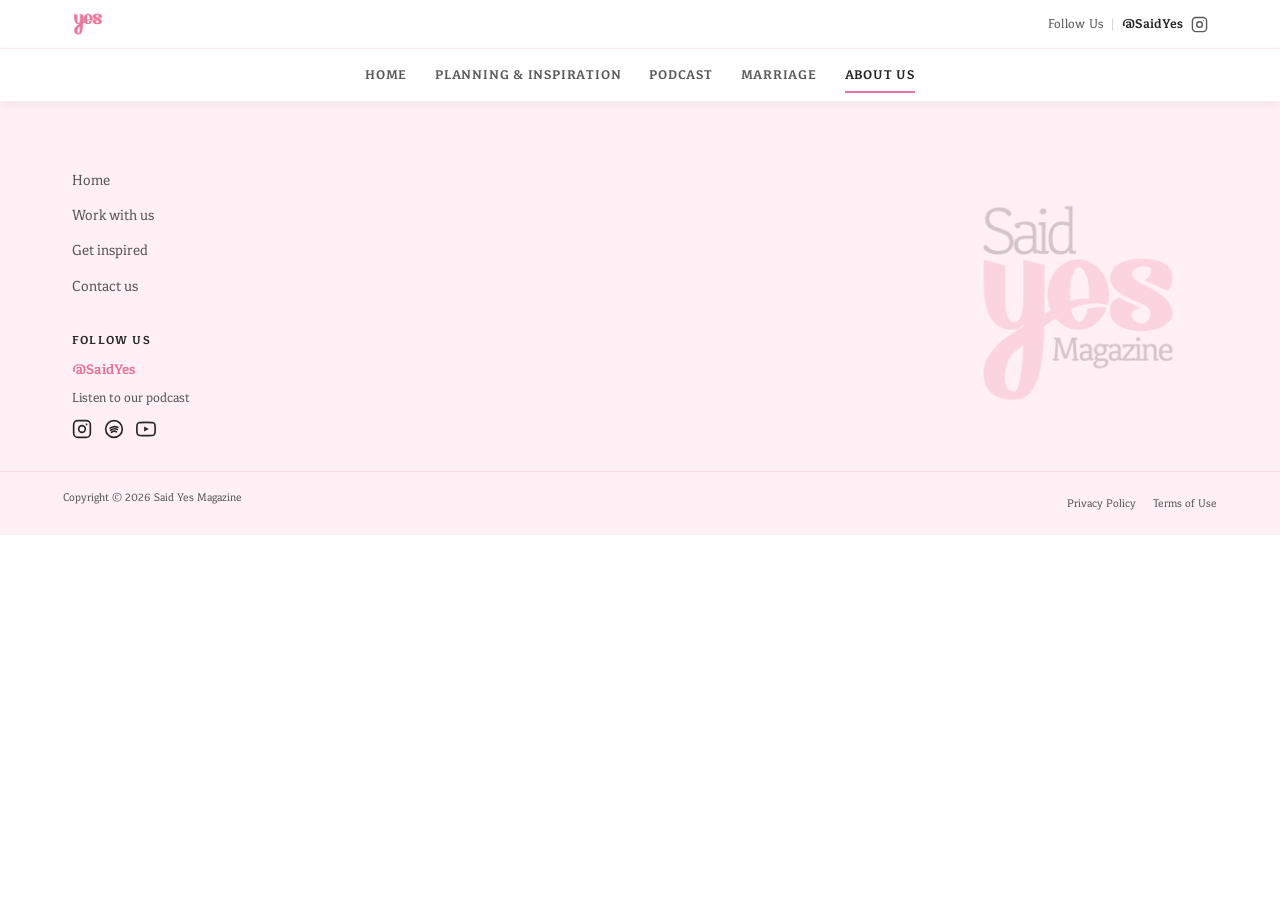
==== about.html @ d85a97e6 "Etapa 1 completa — base layout y estructura del proyecto - Header sticky (topbar + nav) compartido e" ====
<!DOCTYPE html>
<html lang="en">
<head>
  <meta charset="UTF-8">
  <meta name="viewport" content="width=device-width, initial-scale=1.0">
  <meta name="description" content="About Said Yes Magazine — More than a magazine. Meet our team.">
  <title>About Us — Said Yes Magazine</title>
  <link rel="stylesheet" href="css/main.css">
</head>
<body>

  <!-- =====================================================
       HEADER
       ===================================================== -->
  <header class="site-header">
    <div class="header-topbar">
      <div class="container">
        <a href="index.html" class="header-logo" aria-label="Said Yes Magazine — Home">
          <img src="logos/YES01.png" alt="Said Yes Magazine">
        </a>
        <div class="header-social">
          <span class="social-label">Follow Us</span>
          <span class="divider">|</span>
          <a href="#" class="social-handle" target="_blank" rel="noopener">@SaidYes</a>
          <a href="#" class="social-icon-link" aria-label="Instagram" target="_blank" rel="noopener">
            <svg width="17" height="17" viewBox="0 0 24 24" fill="none"
                 stroke="currentColor" stroke-width="2"
                 stroke-linecap="round" stroke-linejoin="round" aria-hidden="true">
              <rect x="2" y="2" width="20" height="20" rx="5" ry="5"/>
              <circle cx="12" cy="12" r="4"/>
              <circle cx="17.5" cy="6.5" r="1" fill="currentColor" stroke="none"/>
            </svg>
          </a>
        </div>
      </div>
    </div>

    <nav class="site-nav" aria-label="Main navigation">
      <div class="container">
        <ul class="nav-list" id="nav-list" role="list">
          <li><a href="index.html">Home</a></li>
          <li><a href="blog.html">Planning &amp; Inspiration</a></li>
          <li><a href="podcast.html">Podcast</a></li>
          <li><a href="marriage.html">Marriage</a></li>
          <li><a href="about.html">About Us</a></li>
        </ul>
        <button class="nav-toggle" id="nav-toggle"
                aria-label="Toggle navigation" aria-expanded="false"
                aria-controls="nav-list">
          <span></span><span></span><span></span>
        </button>
      </div>
    </nav>
  </header>


  <!-- =====================================================
       PAGE CONTENT
       ===================================================== -->
  <main id="main-content">

    <!-- ── PAGE HERO ─────────────────────────────────────── -->
    <!-- Hero image + "Marriage & Relationships" title — Etapa 3 -->

    <!-- ── MAGAZINE INFO — "More than a magazine" ─────────── -->
    <!-- Etapa 3 -->

    <!-- ── MEET THE TEAM ─────────────────────────────────── -->
    <!-- 6 team member cards — Etapa 3 -->

    <!-- ── GET IN TOUCH — form ───────────────────────────── -->
    <!-- Etapa 3 -->

  </main>


  <!-- =====================================================
       FOOTER
       ===================================================== -->
  <footer class="site-footer" aria-label="Site footer">
    <div class="container">
      <div class="footer-inner">
        <div class="footer-left">
          <ul class="footer-links" role="list">
            <li><a href="index.html">Home</a></li>
            <li><a href="#">Work with us</a></li>
            <li><a href="#">Get inspired</a></li>
            <li><a href="#">Contact us</a></li>
          </ul>
          <div class="footer-follow">
            <span class="follow-label">Follow Us</span>
            <a href="#" class="follow-handle" target="_blank" rel="noopener">@SaidYes</a>
            <span class="follow-podcast">Listen to our podcast</span>
            <div class="footer-social-icons" role="list">
              <a href="#" aria-label="Instagram" target="_blank" rel="noopener" role="listitem">
                <svg width="20" height="20" viewBox="0 0 24 24" fill="none" stroke="currentColor" stroke-width="2" stroke-linecap="round" stroke-linejoin="round" aria-hidden="true">
                  <rect x="2" y="2" width="20" height="20" rx="5" ry="5"/><circle cx="12" cy="12" r="4"/><circle cx="17.5" cy="6.5" r="1" fill="currentColor" stroke="none"/>
                </svg>
              </a>
              <a href="#" aria-label="Spotify" target="_blank" rel="noopener" role="listitem">
                <svg width="20" height="20" viewBox="0 0 24 24" fill="none" stroke="currentColor" stroke-width="2" stroke-linecap="round" stroke-linejoin="round" aria-hidden="true">
                  <circle cx="12" cy="12" r="10"/><path d="M8 13.5a7.5 7.5 0 0 1 8-1"/><path d="M7.5 11a9 9 0 0 1 9-1"/><path d="M9 16a5 5 0 0 1 6-.5"/>
                </svg>
              </a>
              <a href="#" aria-label="YouTube" target="_blank" rel="noopener" role="listitem">
                <svg width="20" height="20" viewBox="0 0 24 24" fill="none" stroke="currentColor" stroke-width="2" stroke-linecap="round" stroke-linejoin="round" aria-hidden="true">
                  <path d="M22.54 6.42a2.78 2.78 0 0 0-1.95-1.97C18.88 4 12 4 12 4s-6.88 0-8.59.46a2.78 2.78 0 0 0-1.95 1.96C1 8.12 1 12 1 12s0 3.88.46 5.58a2.78 2.78 0 0 0 1.95 1.97C5.12 20 12 20 12 20s6.88 0 8.59-.46a2.78 2.78 0 0 0 1.95-1.97C23 15.88 23 12 23 12s0-3.88-.46-5.58z"/>
                  <polygon points="9.75 15.02 15.5 12 9.75 8.98 9.75 15.02" fill="currentColor" stroke="none"/>
                </svg>
              </a>
            </div>
          </div>
        </div>
        <div class="footer-right">
          <img src="logos/SAID-YES-LOGO01.png" alt="Said Yes Magazine" class="footer-logo" loading="lazy">
        </div>
      </div>
    </div>
    <div class="footer-bottom">
      <div class="container">
        <p>Copyright &copy; <span id="footer-year"></span> Said Yes Magazine</p>
        <nav class="footer-bottom-links" aria-label="Footer legal links">
          <a href="#">Privacy Policy</a>
          <a href="#">Terms of Use</a>
        </nav>
      </div>
    </div>
  </footer>

  <script src="js/main.js"></script>
</body>
</html>
---- css/main.css ----
/* ============================================================
   SAID YES MAGAZINE — Main Stylesheet
   ============================================================
   Structure:
   1.  Google Fonts
   2.  Custom Fonts (@font-face)
   3.  CSS Custom Properties
   4.  Reset & Base
   5.  Typography
   6.  Container / Layout
   7.  Header — Top Bar
   8.  Site Navigation
   9.  Footer
   10. Utility Classes
   11. Responsive — Tablet (≤ 960px)
   12. Responsive — Mobile (≤ 640px)
   ============================================================ */


/* ============================================================
   1. GOOGLE FONTS — none
   ============================================================ */


/* ============================================================
   2. CUSTOM FONTS
   ============================================================ */

/* Kefa III — Regular */
@font-face {
  font-family: 'Kefa III';
  src: url('../fonts/kefa-iii-font-family/TRYKefaIII-Regular.ttf') format('truetype');
  font-weight: 400;
  font-style: normal;
  font-display: swap;
}

/* Kefa III — Italic */
@font-face {
  font-family: 'Kefa III';
  src: url('../fonts/kefa-iii-font-family/TRYKefaIII-Italic.ttf') format('truetype');
  font-weight: 400;
  font-style: italic;
  font-display: swap;
}

/* Kefa III — Light */
@font-face {
  font-family: 'Kefa III';
  src: url('../fonts/kefa-iii-font-family/TRYKefaIII-Light.ttf') format('truetype');
  font-weight: 300;
  font-style: normal;
  font-display: swap;
}

/* Kefa III — Light Italic */
@font-face {
  font-family: 'Kefa III';
  src: url('../fonts/kefa-iii-font-family/TRYKefaIII-LightItalic.ttf') format('truetype');
  font-weight: 300;
  font-style: italic;
  font-display: swap;
}

/* Kefa III — Bold */
@font-face {
  font-family: 'Kefa III';
  src: url('../fonts/kefa-iii-font-family/TRYKefaIII-Bold.ttf') format('truetype');
  font-weight: 700;
  font-style: normal;
  font-display: swap;
}

/* Kefa III — Bold Italic */
@font-face {
  font-family: 'Kefa III';
  src: url('../fonts/kefa-iii-font-family/TRYKefaIII-BoldItalic.ttf') format('truetype');
  font-weight: 700;
  font-style: italic;
  font-display: swap;
}

/* Kefa III — ExtraBold */
@font-face {
  font-family: 'Kefa III';
  src: url('../fonts/kefa-iii-font-family/TRYKefaIII-ExtraBold.ttf') format('truetype');
  font-weight: 800;
  font-style: normal;
  font-display: swap;
}

/* Kefa III — ExtraBold Italic */
@font-face {
  font-family: 'Kefa III';
  src: url('../fonts/kefa-iii-font-family/TRYKefaIII-ExtraBoldItalic.ttf') format('truetype');
  font-weight: 800;
  font-style: italic;
  font-display: swap;
}

/* Starife Display */
@font-face {
  font-family: 'Starife';
  src: url('../fonts/starife/StarifeDemo.otf') format('opentype'),
       url('../fonts/starife/StarifeDemo.ttf') format('truetype');
  font-weight: 400;
  font-style: normal;
  font-display: swap;
}


/* ============================================================
   3. CSS CUSTOM PROPERTIES
   ============================================================ */
:root {
  /* Brand Colors */
  --pink:        #eb7196;
  --pink-dark:   #d45b82;
  --dark:        #282828;
  --blush:       #fff0f5;
  --gray:        #5a5a5a;
  --gray-light:  #f0f0f0;
  --white:       #ffffff;

  /* Fonts */
  --font-heading:  'Kefa III', serif;
  --font-display:  'Starife', cursive;
  --font-body:     'Kefa III', serif;

  /* Layout */
  --container-max:     1200px;
  --container-pad:     2em;
  --topbar-height:     3em;
  --nav-height:        3.25em;

  /* Spacing scale */
  --sp-xs:   0.5em;
  --sp-sm:   1em;
  --sp-md:   2em;
  --sp-lg:   4em;
  --sp-xl:   6em;

  /* Misc */
  --radius-sm:   4px;
  --radius-md:   10px;
  --radius-lg:   24px;
  --radius-pill: 999px;
  --shadow:      0 4px 20px rgba(40, 40, 40, 0.10);
  --shadow-sm:   0 2px 8px  rgba(40, 40, 40, 0.07);
  --transition:  0.28s ease;
}


/* ============================================================
   4. RESET & BASE
   ============================================================ */
*, *::before, *::after {
  box-sizing: border-box;
  margin: 0;
  padding: 0;
}

html {
  font-size: 16px;
  scroll-behavior: smooth;
}

body {
  font-family: var(--font-body);
  color: var(--dark);
  background-color: var(--white);
  line-height: 1.65;
  -webkit-font-smoothing: antialiased;
  -moz-osx-font-smoothing: grayscale;
}

img {
  max-width: 100%;
  height: auto;
  display: block;
}

a {
  color: inherit;
  text-decoration: none;
}

ul, ol {
  list-style: none;
}

button {
  cursor: pointer;
  border: none;
  background: none;
  font-family: inherit;
}

input, textarea, select {
  font-family: inherit;
}


/* ============================================================
   5. TYPOGRAPHY
   ============================================================ */
h1, h2, h3, h4, h5, h6 {
  font-family: var(--font-heading);
  line-height: 1.2;
  color: var(--dark);
}

h1 { font-size: clamp(2rem,   5vw, 3.5rem); }
h2 { font-size: clamp(1.6rem, 4vw, 2.5rem); }
h3 { font-size: clamp(1.2rem, 3vw, 1.75rem); }
h4 { font-size: 1.125rem; }

p { margin-bottom: var(--sp-sm); }
p:last-child { margin-bottom: 0; }

.display {
  font-family: var(--font-display);
  font-weight: 400;
}

.lead {
  font-size: 1.1em;
  color: var(--gray);
  line-height: 1.75;
}

.eyebrow {
  font-size: 0.75em;
  font-weight: 700;
  letter-spacing: 0.12em;
  text-transform: uppercase;
  color: var(--pink);
}

.text-pink  { color: var(--pink); }
.text-dark  { color: var(--dark); }
.text-gray  { color: var(--gray); }
.text-white { color: var(--white); }


/* ============================================================
   6. CONTAINER / LAYOUT
   ============================================================ */
.container {
  max-width: var(--container-max);
  margin-inline: auto;
  padding-inline: var(--container-pad);
  width: 100%;
}

/* Two-column grid helper */
.grid-2 {
  display: grid;
  grid-template-columns: repeat(2, 1fr);
  gap: var(--sp-md);
}

.grid-3 {
  display: grid;
  grid-template-columns: repeat(3, 1fr);
  gap: var(--sp-md);
}

.grid-4 {
  display: grid;
  grid-template-columns: repeat(4, 1fr);
  gap: var(--sp-md);
}

/* Section spacing */
.section {
  padding-block: var(--sp-lg);
}

.section--sm {
  padding-block: var(--sp-md);
}

.section--blush {
  background-color: var(--blush);
}

.section--pink {
  background-color: var(--pink);
  color: var(--white);
}

.section--dark {
  background-color: var(--dark);
  color: var(--white);
}

/* ============================================================
   7. HEADER — TOP BAR
   ============================================================ */
.site-header {
  position: sticky;
  top: 0;
  z-index: 200;
  background-color: var(--white);
}

.header-topbar {
  background-color: var(--white);
  padding: 0.5em 0;
  border-bottom: 1px solid rgba(235, 113, 150, 0.12);
}

.header-topbar .container {
  display: flex;
  align-items: center;
  justify-content: space-between;
  gap: var(--sp-sm);
}

/* Logo in top bar */
.header-logo {
  display: flex;
  align-items: center;
  flex-shrink: 0;
}

.header-logo img {
  height: 2em;
  width: auto;
}

/* Social links in top bar */
.header-social {
  display: flex;
  align-items: center;
  gap: 0.6em;
  font-size: 0.83em;
  color: var(--gray);
}

.header-social .social-label {
  font-weight: 400;
  letter-spacing: 0.02em;
}

.header-social .divider {
  color: rgba(90, 90, 90, 0.3);
  font-size: 0.9em;
}

.header-social .social-handle {
  color: var(--dark);
  font-weight: 700;
  transition: color var(--transition);
}

.header-social .social-handle:hover {
  color: var(--pink);
}

.header-social .social-icon-link {
  display: flex;
  align-items: center;
  color: var(--gray);
  transition: color var(--transition);
}

.header-social .social-icon-link:hover {
  color: var(--pink);
}


/* ============================================================
   8. SITE NAVIGATION
   ============================================================ */
.site-nav {
  background-color: var(--white);
  border-bottom: 1px solid rgba(40, 40, 40, 0.07);
  box-shadow: var(--shadow-sm);
}

.site-nav .container {
  display: flex;
  align-items: center;
  justify-content: center;
  height: var(--nav-height);
  position: relative;
}

/* Nav list */
.nav-list {
  display: flex;
  align-items: center;
  gap: 0.1em;
}

.nav-list li a {
  display: inline-block;
  font-family: var(--font-body);
  font-size: 0.82em;
  font-weight: 700;
  letter-spacing: 0.06em;
  text-transform: uppercase;
  color: var(--gray);
  padding: 0.55em 1em;
  position: relative;
  transition: color var(--transition);
  white-space: nowrap;
}

/* Pink underline accent */
.nav-list li a::after {
  content: '';
  position: absolute;
  bottom: 0;
  left: 1em;
  right: 1em;
  height: 2px;
  background-color: var(--pink);
  transform: scaleX(0);
  transform-origin: center;
  transition: transform var(--transition);
}

.nav-list li a:hover {
  color: var(--dark);
}

.nav-list li a:hover::after,
.nav-list li a.active {
  color: var(--dark);
}

.nav-list li a.active::after,
.nav-list li a:hover::after {
  transform: scaleX(1);
}

/* Hamburger button */
.nav-toggle {
  display: none;
  flex-direction: column;
  justify-content: center;
  gap: 5px;
  width: 2.25em;
  height: 2.25em;
  padding: 0.3em;
  position: absolute;
  right: var(--container-pad);
  border-radius: var(--radius-sm);
  transition: background-color var(--transition);
}

.nav-toggle:hover {
  background-color: var(--blush);
}

.nav-toggle span {
  display: block;
  height: 2px;
  background-color: var(--dark);
  border-radius: 2px;
  transition: transform var(--transition), opacity var(--transition), width var(--transition);
  transform-origin: center;
}

/* Animated X when open */
.nav-toggle[aria-expanded="true"] span:nth-child(1) {
  transform: translateY(7px) rotate(45deg);
}
.nav-toggle[aria-expanded="true"] span:nth-child(2) {
  opacity: 0;
  transform: scaleX(0);
}
.nav-toggle[aria-expanded="true"] span:nth-child(3) {
  transform: translateY(-7px) rotate(-45deg);
}


/* ============================================================
   9. FOOTER
   ============================================================ */
.site-footer {
  background-color: var(--blush);
  padding-top: var(--sp-lg);
}

.footer-inner {
  display: grid;
  grid-template-columns: 1fr auto;
  gap: var(--sp-xl);
  align-items: center;
}

/* Left column */
.footer-left {
  display: flex;
  flex-direction: column;
  gap: var(--sp-md);
}

.footer-links {
  display: flex;
  flex-direction: column;
  gap: 0.55em;
}

.footer-links a {
  font-size: 0.95em;
  color: var(--gray);
  font-weight: 400;
  transition: color var(--transition);
}

.footer-links a:hover {
  color: var(--pink);
}

/* Follow block */
.footer-follow {
  display: flex;
  flex-direction: column;
  gap: 0.3em;
}

.footer-follow .follow-label {
  font-size: 0.75em;
  font-weight: 700;
  letter-spacing: 0.1em;
  text-transform: uppercase;
  color: var(--dark);
  margin-bottom: 0.2em;
}

.footer-follow .follow-handle {
  font-size: 0.9em;
  color: var(--pink);
  font-weight: 700;
  transition: opacity var(--transition);
}

.footer-follow .follow-handle:hover {
  opacity: 0.75;
}

.footer-follow .follow-podcast {
  font-size: 0.85em;
  color: var(--gray);
}

.footer-social-icons {
  display: flex;
  align-items: center;
  gap: 0.75em;
  margin-top: 0.4em;
}

.footer-social-icons a {
  display: flex;
  align-items: center;
  color: var(--dark);
  transition: color var(--transition);
}

.footer-social-icons a:hover {
  color: var(--pink);
}

/* Right column — logo */
.footer-right {
  display: flex;
  align-items: center;
  justify-content: flex-end;
}

.footer-logo {
  width: min(260px, 35vw);
  opacity: 0.22;
  transition: opacity var(--transition);
}

.footer-logo:hover {
  opacity: 0.35;
}

/* Bottom bar */
.footer-bottom {
  margin-top: var(--sp-md);
  padding-block: 1em;
  border-top: 1px solid rgba(235, 113, 150, 0.18);
}

.footer-bottom .container {
  display: flex;
  align-items: center;
  justify-content: space-between;
  gap: var(--sp-sm);
  font-size: 0.72em;
  color: var(--gray);
}

.footer-bottom-links {
  display: flex;
  gap: 1.5em;
}

.footer-bottom-links a {
  color: var(--gray);
  transition: color var(--transition);
}

.footer-bottom-links a:hover {
  color: var(--pink);
}


/* ============================================================
   10. UTILITY CLASSES
   ============================================================ */

/* Buttons */
.btn {
  display: inline-flex;
  align-items: center;
  justify-content: center;
  gap: 0.5em;
  padding: 0.75em 2em;
  font-family: var(--font-body);
  font-size: 0.85em;
  font-weight: 700;
  letter-spacing: 0.06em;
  text-transform: uppercase;
  border-radius: var(--radius-pill);
  transition: background-color var(--transition), color var(--transition),
              box-shadow var(--transition), transform var(--transition);
  cursor: pointer;
  border: 2px solid transparent;
  white-space: nowrap;
}

.btn:active {
  transform: scale(0.98);
}

.btn-primary {
  background-color: var(--pink);
  color: var(--white);
  border-color: var(--pink);
}

.btn-primary:hover {
  background-color: var(--pink-dark);
  border-color: var(--pink-dark);
  box-shadow: 0 4px 14px rgba(235, 113, 150, 0.4);
}

.btn-outline {
  background-color: transparent;
  color: var(--pink);
  border-color: var(--pink);
}

.btn-outline:hover {
  background-color: var(--pink);
  color: var(--white);
}

.btn-dark {
  background-color: var(--dark);
  color: var(--white);
  border-color: var(--dark);
}

.btn-dark:hover {
  background-color: var(--gray);
  border-color: var(--gray);
}

/* Cards */
.card {
  background-color: var(--white);
  border-radius: var(--radius-md);
  overflow: hidden;
  box-shadow: var(--shadow-sm);
  transition: box-shadow var(--transition), transform var(--transition);
}

.card:hover {
  box-shadow: var(--shadow);
  transform: translateY(-3px);
}

.card-img {
  width: 100%;
  aspect-ratio: 4 / 3;
  object-fit: cover;
  background-color: var(--gray-light);
}

.card-body {
  padding: 1.25em;
}

.card-label {
  font-size: 0.7em;
  font-weight: 700;
  letter-spacing: 0.1em;
  text-transform: uppercase;
  color: var(--pink);
  margin-bottom: 0.4em;
}

.card-title {
  font-size: 1em;
  font-weight: 700;
  color: var(--dark);
  margin-bottom: 0.5em;
  line-height: 1.35;
}

.card-excerpt {
  font-size: 0.85em;
  color: var(--gray);
  line-height: 1.6;
  margin-bottom: 1em;
}

.read-more {
  font-size: 0.8em;
  font-weight: 700;
  color: var(--pink);
  letter-spacing: 0.04em;
  transition: opacity var(--transition);
}

.read-more:hover {
  opacity: 0.7;
}

/* Forms */
.form-group {
  display: flex;
  flex-direction: column;
  gap: 0.4em;
}

.form-input,
.form-textarea {
  width: 100%;
  padding: 0.75em 1em;
  border: 1.5px solid rgba(40, 40, 40, 0.15);
  border-radius: var(--radius-md);
  font-size: 0.9em;
  color: var(--dark);
  background-color: var(--white);
  transition: border-color var(--transition), box-shadow var(--transition);
  outline: none;
}

.form-input::placeholder,
.form-textarea::placeholder {
  color: rgba(90, 90, 90, 0.5);
}

.form-input:focus,
.form-textarea:focus {
  border-color: var(--pink);
  box-shadow: 0 0 0 3px rgba(235, 113, 150, 0.15);
}

.form-textarea {
  resize: vertical;
  min-height: 6em;
}

/* Misc helpers */
.text-center   { text-align: center; }
.text-right    { text-align: right; }

.mt-xs { margin-top: var(--sp-xs); }
.mt-sm { margin-top: var(--sp-sm); }
.mt-md { margin-top: var(--sp-md); }
.mt-lg { margin-top: var(--sp-lg); }

.mb-xs { margin-bottom: var(--sp-xs); }
.mb-sm { margin-bottom: var(--sp-sm); }
.mb-md { margin-bottom: var(--sp-md); }
.mb-lg { margin-bottom: var(--sp-lg); }

.sr-only {
  position: absolute;
  width: 1px;
  height: 1px;
  padding: 0;
  margin: -1px;
  overflow: hidden;
  clip: rect(0, 0, 0, 0);
  white-space: nowrap;
  border-width: 0;
}

/* Image placeholder while real images load */
.img-placeholder {
  background-color: var(--gray-light);
  display: flex;
  align-items: center;
  justify-content: center;
  color: rgba(90, 90, 90, 0.3);
  font-size: 0.75em;
  letter-spacing: 0.08em;
  text-transform: uppercase;
}


/* ============================================================
   11. RESPONSIVE — TABLET (≤ 960px)
   ============================================================ */
@media (max-width: 960px) {
  :root {
    --container-pad: 1.75em;
    --sp-lg: 3em;
    --sp-xl: 4em;
  }

  .grid-4 {
    grid-template-columns: repeat(2, 1fr);
  }

  .footer-inner {
    grid-template-columns: 1fr;
    gap: var(--sp-md);
  }

  .footer-right {
    justify-content: flex-start;
  }

  .footer-logo {
    width: min(180px, 40vw);
    opacity: 0.18;
  }
}


/* ============================================================
   12. RESPONSIVE — MOBILE (≤ 640px)
   ============================================================ */
@media (max-width: 640px) {
  :root {
    --container-pad: 1.25em;
    --sp-lg: 2.5em;
    --sp-xl: 3em;
  }

  /* Mobile nav toggle visible */
  .nav-toggle {
    display: flex;
  }

  /* Nav list collapses */
  .nav-list {
    display: none;
    flex-direction: column;
    align-items: stretch;
    position: absolute;
    top: 100%;
    left: 0;
    right: 0;
    background-color: var(--white);
    box-shadow: 0 8px 24px rgba(40, 40, 40, 0.12);
    border-top: 2px solid var(--pink);
    padding: 0.5em 0;
    z-index: 99;
  }

  .nav-list.is-open {
    display: flex;
  }

  .nav-list li a {
    padding: 0.9em var(--container-pad);
    font-size: 0.88em;
  }

  .nav-list li a::after {
    display: none;
  }

  .nav-list li a.active {
    color: var(--pink);
  }

  /* Grids → single column on mobile */
  .grid-2,
  .grid-3,
  .grid-4 {
    grid-template-columns: 1fr;
  }

  /* Header social — hide "Follow Us" label */
  .header-social .social-label,
  .header-social .divider {
    display: none;
  }

  /* Footer bottom */
  .footer-bottom .container {
    flex-direction: column;
    gap: 0.4em;
    text-align: center;
  }

  .footer-bottom-links {
    flex-wrap: wrap;
    justify-content: center;
    gap: 1em;
  }
}
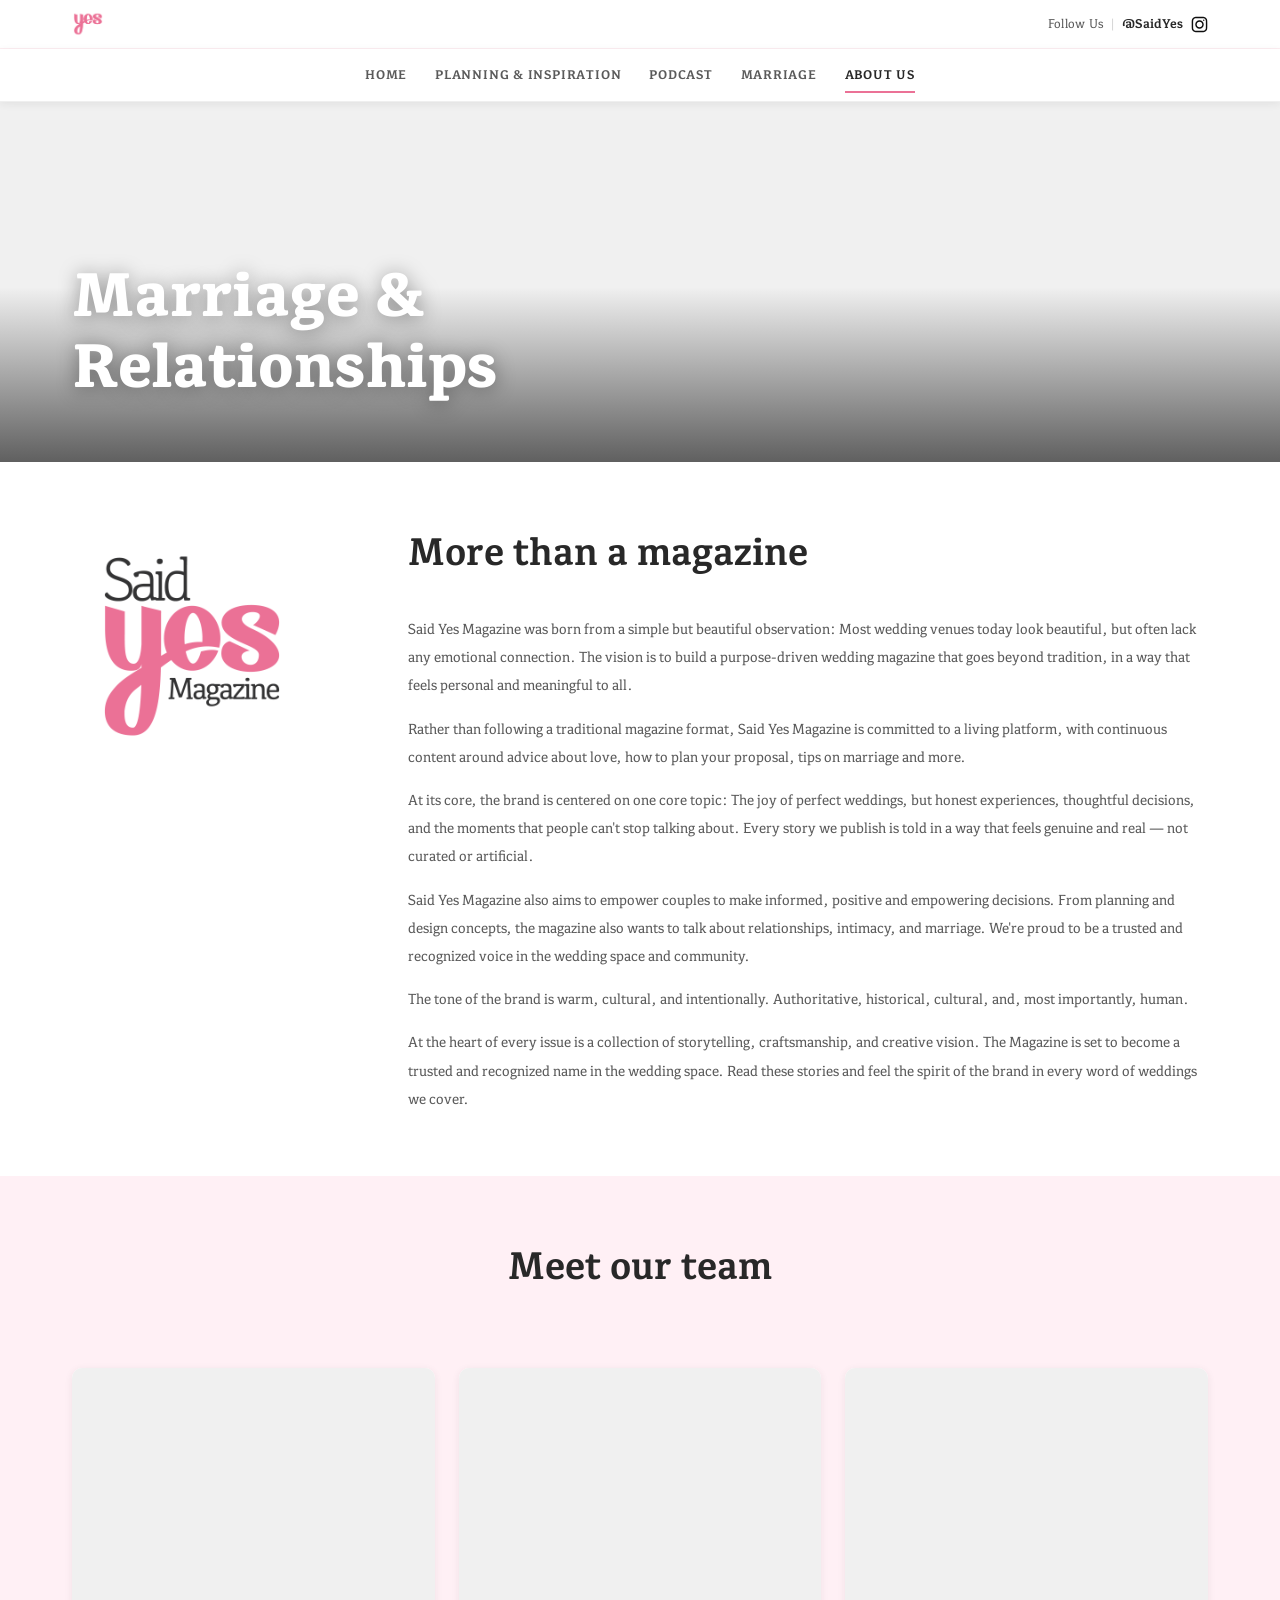
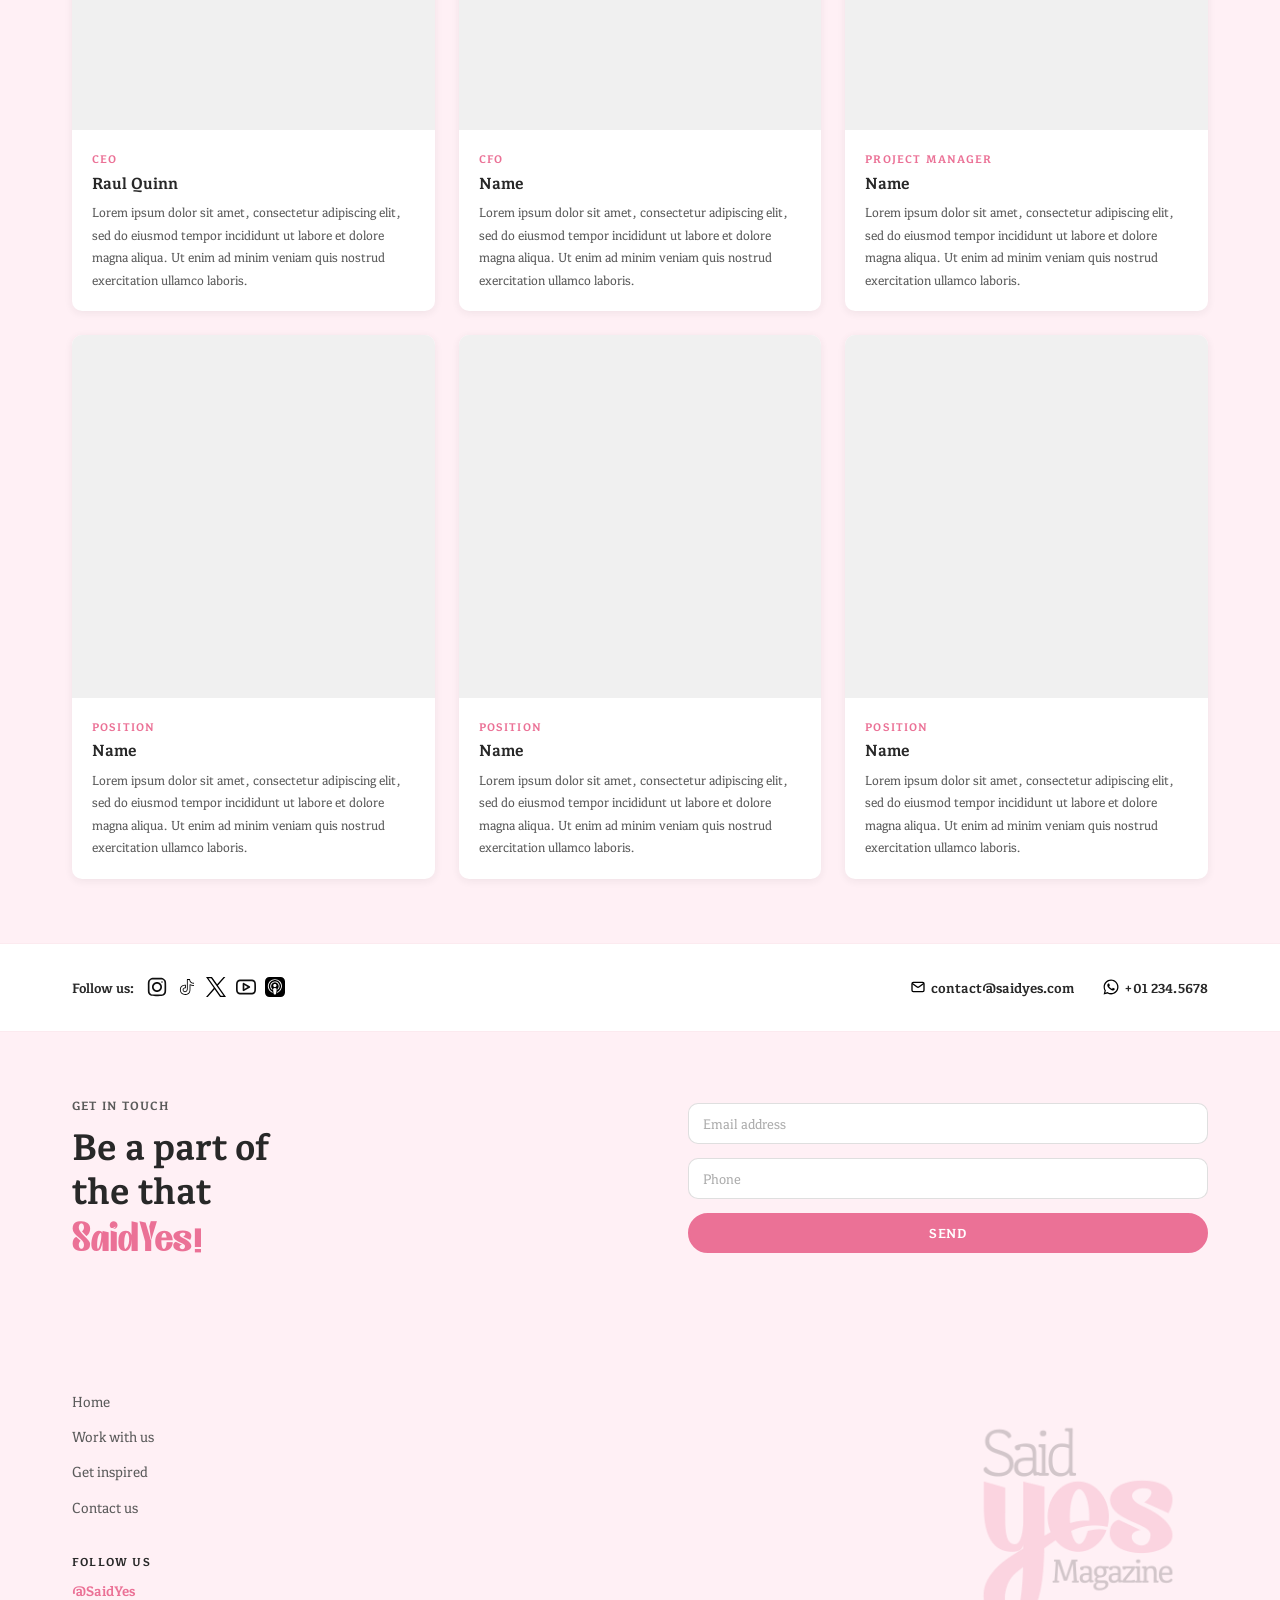
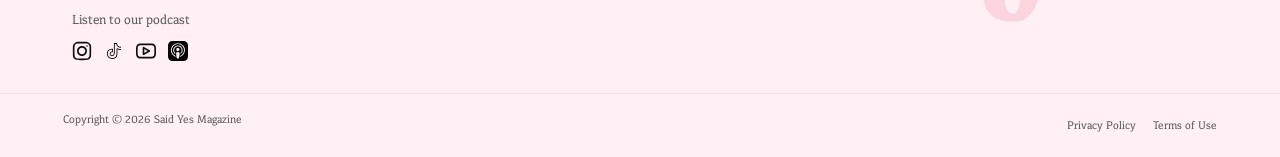
==== commit ba3caa6d: "Etapa 3 — About Us page completa Secciones: Hero con overlay / More than a magazine (logo + texto) /" ====
--- a/about.html
+++ b/about.html
@@ -13,6 +13,7 @@
        HEADER
        ===================================================== -->
   <header class="site-header">
+
     <div class="header-topbar">
       <div class="container">
         <a href="index.html" class="header-logo" aria-label="Said Yes Magazine — Home">
@@ -23,13 +24,7 @@
           <span class="divider">|</span>
           <a href="#" class="social-handle" target="_blank" rel="noopener">@SaidYes</a>
           <a href="#" class="social-icon-link" aria-label="Instagram" target="_blank" rel="noopener">
-            <svg width="17" height="17" viewBox="0 0 24 24" fill="none"
-                 stroke="currentColor" stroke-width="2"
-                 stroke-linecap="round" stroke-linejoin="round" aria-hidden="true">
-              <rect x="2" y="2" width="20" height="20" rx="5" ry="5"/>
-              <circle cx="12" cy="12" r="4"/>
-              <circle cx="17.5" cy="6.5" r="1" fill="currentColor" stroke="none"/>
-            </svg>
+            <img src="SVG-say-yes/SVG/instagram-svgrepo-com.svg" alt="" width="17" height="17" aria-hidden="true">
           </a>
         </div>
       </div>
@@ -47,29 +42,213 @@
         <button class="nav-toggle" id="nav-toggle"
                 aria-label="Toggle navigation" aria-expanded="false"
                 aria-controls="nav-list">
-          <span></span><span></span><span></span>
+          <span></span>
+          <span></span>
+          <span></span>
         </button>
       </div>
     </nav>
+
   </header>
 
 
   <!-- =====================================================
-       PAGE CONTENT
+       MAIN CONTENT
        ===================================================== -->
   <main id="main-content">
 
-    <!-- ── PAGE HERO ─────────────────────────────────────── -->
-    <!-- Hero image + "Marriage & Relationships" title — Etapa 3 -->
-
-    <!-- ── MAGAZINE INFO — "More than a magazine" ─────────── -->
-    <!-- Etapa 3 -->
-
-    <!-- ── MEET THE TEAM ─────────────────────────────────── -->
-    <!-- 6 team member cards — Etapa 3 -->
-
-    <!-- ── GET IN TOUCH — form ───────────────────────────── -->
-    <!-- Etapa 3 -->
+    <!-- ── 1. HERO ──────────────────────────────────────── -->
+    <section class="page-hero" aria-label="About Us hero">
+
+      <div class="page-hero__bg img-placeholder">
+        <!-- <img src="img/about-hero.jpg" alt="Marriage and Relationships"> -->
+      </div>
+
+      <div class="page-hero__overlay">
+        <div class="container">
+          <h1 class="page-hero__title">Marriage &amp;<br>Relationships</h1>
+        </div>
+      </div>
+
+    </section>
+
+
+    <!-- ── 2. MORE THAN A MAGAZINE ───────────────────────── -->
+    <section class="section magazine-info">
+      <div class="container">
+        <div class="magazine-info__grid">
+
+          <div class="magazine-info__logo">
+            <img src="logos/SAID-YES-LOGO01.png" alt="Said Yes Magazine">
+          </div>
+
+          <div class="magazine-info__content">
+            <h2>More than a magazine</h2>
+            <div class="magazine-info__text">
+              <p>Said Yes Magazine was born from a simple but beautiful observation: Most wedding venues today look beautiful, but often lack any emotional connection. The vision is to build a purpose-driven wedding magazine that goes beyond tradition, in a way that feels personal and meaningful to all.</p>
+              <p>Rather than following a traditional magazine format, Said Yes Magazine is committed to a living platform, with continuous content around advice about love, how to plan your proposal, tips on marriage and more.</p>
+              <p>At its core, the brand is centered on one core topic: The joy of perfect weddings, but honest experiences, thoughtful decisions, and the moments that people can't stop talking about. Every story we publish is told in a way that feels genuine and real — not curated or artificial.</p>
+              <p>Said Yes Magazine also aims to empower couples to make informed, positive and empowering decisions. From planning and design concepts, the magazine also wants to talk about relationships, intimacy, and marriage. We're proud to be a trusted and recognized voice in the wedding space and community.</p>
+              <p>The tone of the brand is warm, cultural, and intentionally. Authoritative, historical, cultural, and, most importantly, human.</p>
+              <p>At the heart of every issue is a collection of storytelling, craftsmanship, and creative vision. The Magazine is set to become a trusted and recognized name in the wedding space. Read these stories and feel the spirit of the brand in every word of weddings we cover.</p>
+            </div>
+          </div>
+
+        </div>
+      </div>
+    </section>
+
+
+    <!-- ── 3. MEET THE TEAM ──────────────────────────────── -->
+    <section class="section section--blush team-section">
+      <div class="container">
+
+        <h2 class="team-section__heading">Meet our team</h2>
+
+        <div class="team-grid">
+
+          <!-- Row 1 -->
+          <div class="team-card">
+            <div class="team-card__img img-placeholder">
+              <!-- <img src="img/team-raul.jpg" alt="Raul Quinn"> -->
+            </div>
+            <div class="team-card__info">
+              <p class="team-card__role">CEO</p>
+              <h4 class="team-card__name">Raul Quinn</h4>
+              <p class="team-card__bio">Lorem ipsum dolor sit amet, consectetur adipiscing elit, sed do eiusmod tempor incididunt ut labore et dolore magna aliqua. Ut enim ad minim veniam quis nostrud exercitation ullamco laboris.</p>
+            </div>
+          </div>
+
+          <div class="team-card">
+            <div class="team-card__img img-placeholder">
+              <!-- <img src="img/team-cfo.jpg" alt="CFO Name"> -->
+            </div>
+            <div class="team-card__info">
+              <p class="team-card__role">CFO</p>
+              <h4 class="team-card__name">Name</h4>
+              <p class="team-card__bio">Lorem ipsum dolor sit amet, consectetur adipiscing elit, sed do eiusmod tempor incididunt ut labore et dolore magna aliqua. Ut enim ad minim veniam quis nostrud exercitation ullamco laboris.</p>
+            </div>
+          </div>
+
+          <div class="team-card">
+            <div class="team-card__img img-placeholder">
+              <!-- <img src="img/team-pm.jpg" alt="Project Manager Name"> -->
+            </div>
+            <div class="team-card__info">
+              <p class="team-card__role">Project Manager</p>
+              <h4 class="team-card__name">Name</h4>
+              <p class="team-card__bio">Lorem ipsum dolor sit amet, consectetur adipiscing elit, sed do eiusmod tempor incididunt ut labore et dolore magna aliqua. Ut enim ad minim veniam quis nostrud exercitation ullamco laboris.</p>
+            </div>
+          </div>
+
+          <!-- Row 2 -->
+          <div class="team-card">
+            <div class="team-card__img img-placeholder">
+              <!-- <img src="img/team-04.jpg" alt="Position Name"> -->
+            </div>
+            <div class="team-card__info">
+              <p class="team-card__role">Position</p>
+              <h4 class="team-card__name">Name</h4>
+              <p class="team-card__bio">Lorem ipsum dolor sit amet, consectetur adipiscing elit, sed do eiusmod tempor incididunt ut labore et dolore magna aliqua. Ut enim ad minim veniam quis nostrud exercitation ullamco laboris.</p>
+            </div>
+          </div>
+
+          <div class="team-card">
+            <div class="team-card__img img-placeholder">
+              <!-- <img src="img/team-05.jpg" alt="Position Name"> -->
+            </div>
+            <div class="team-card__info">
+              <p class="team-card__role">Position</p>
+              <h4 class="team-card__name">Name</h4>
+              <p class="team-card__bio">Lorem ipsum dolor sit amet, consectetur adipiscing elit, sed do eiusmod tempor incididunt ut labore et dolore magna aliqua. Ut enim ad minim veniam quis nostrud exercitation ullamco laboris.</p>
+            </div>
+          </div>
+
+          <div class="team-card">
+            <div class="team-card__img img-placeholder">
+              <!-- <img src="img/team-06.jpg" alt="Position Name"> -->
+            </div>
+            <div class="team-card__info">
+              <p class="team-card__role">Position</p>
+              <h4 class="team-card__name">Name</h4>
+              <p class="team-card__bio">Lorem ipsum dolor sit amet, consectetur adipiscing elit, sed do eiusmod tempor incididunt ut labore et dolore magna aliqua. Ut enim ad minim veniam quis nostrud exercitation ullamco laboris.</p>
+            </div>
+          </div>
+
+        </div>
+      </div>
+    </section>
+
+
+    <!-- ── 4. CONTACT BAR ────────────────────────────────── -->
+    <section class="contact-bar" aria-label="Follow us and contact">
+      <div class="container">
+        <div class="contact-bar__inner">
+
+          <div class="contact-bar__social">
+            <strong>Follow us:</strong>
+            <div class="contact-bar__icons">
+              <a href="#" aria-label="Instagram" target="_blank" rel="noopener">
+                <img src="SVG-say-yes/SVG/instagram-svgrepo-com.svg" alt="" width="20" height="20" aria-hidden="true">
+              </a>
+              <a href="#" aria-label="TikTok" target="_blank" rel="noopener">
+                <img src="SVG-say-yes/SVG/tik-tok-svgrepo-com.svg" alt="" width="20" height="20" aria-hidden="true">
+              </a>
+              <a href="#" aria-label="X / Twitter" target="_blank" rel="noopener">
+                <img src="SVG-say-yes/SVG/X_logo_2023_original.svg" alt="" width="20" height="20" aria-hidden="true">
+              </a>
+              <a href="#" aria-label="YouTube" target="_blank" rel="noopener">
+                <img src="SVG-say-yes/SVG/youtube-svgrepo-com.svg" alt="" width="20" height="20" aria-hidden="true">
+              </a>
+              <a href="#" aria-label="Apple Podcasts" target="_blank" rel="noopener">
+                <img src="SVG-say-yes/SVG/applepodcasts.svg" alt="" width="20" height="20" aria-hidden="true">
+              </a>
+            </div>
+          </div>
+
+          <div class="contact-bar__info">
+            <a href="mailto:contact@saidyes.com">
+              <img src="SVG-say-yes/SVG/email-svgrepo-com.svg" alt="" aria-hidden="true">
+              contact@saidyes.com
+            </a>
+            <a href="https://wa.me/10123456789" target="_blank" rel="noopener">
+              <img src="SVG-say-yes/SVG/whatsapp-svgrepo-com.svg" alt="" aria-hidden="true">
+              +01 234.5678
+            </a>
+          </div>
+
+        </div>
+      </div>
+    </section>
+
+
+    <!-- ── 5. GET IN TOUCH ───────────────────────────────── -->
+    <section class="section section--blush get-in-touch">
+      <div class="container">
+        <div class="git-grid">
+
+          <div class="git-lead">
+            <p class="git-eyebrow">Get in touch</p>
+            <h2>
+              Be a part of<br>
+              the that<br>
+              <span class="display">SaidYes!</span>
+            </h2>
+          </div>
+
+          <form class="git-form" novalidate>
+            <div class="form-group">
+              <input type="email" class="form-input" placeholder="Email address" aria-label="Email address">
+            </div>
+            <div class="form-group">
+              <input type="tel" class="form-input" placeholder="Phone" aria-label="Phone number">
+            </div>
+            <button type="submit" class="btn btn-primary">Send</button>
+          </form>
+
+        </div>
+      </div>
+    </section>
 
   </main>
 
@@ -80,6 +259,7 @@
   <footer class="site-footer" aria-label="Site footer">
     <div class="container">
       <div class="footer-inner">
+
         <div class="footer-left">
           <ul class="footer-links" role="list">
             <li><a href="index.html">Home</a></li>
@@ -87,35 +267,35 @@
             <li><a href="#">Get inspired</a></li>
             <li><a href="#">Contact us</a></li>
           </ul>
+
           <div class="footer-follow">
             <span class="follow-label">Follow Us</span>
             <a href="#" class="follow-handle" target="_blank" rel="noopener">@SaidYes</a>
             <span class="follow-podcast">Listen to our podcast</span>
             <div class="footer-social-icons" role="list">
               <a href="#" aria-label="Instagram" target="_blank" rel="noopener" role="listitem">
-                <svg width="20" height="20" viewBox="0 0 24 24" fill="none" stroke="currentColor" stroke-width="2" stroke-linecap="round" stroke-linejoin="round" aria-hidden="true">
-                  <rect x="2" y="2" width="20" height="20" rx="5" ry="5"/><circle cx="12" cy="12" r="4"/><circle cx="17.5" cy="6.5" r="1" fill="currentColor" stroke="none"/>
-                </svg>
-              </a>
-              <a href="#" aria-label="Spotify" target="_blank" rel="noopener" role="listitem">
-                <svg width="20" height="20" viewBox="0 0 24 24" fill="none" stroke="currentColor" stroke-width="2" stroke-linecap="round" stroke-linejoin="round" aria-hidden="true">
-                  <circle cx="12" cy="12" r="10"/><path d="M8 13.5a7.5 7.5 0 0 1 8-1"/><path d="M7.5 11a9 9 0 0 1 9-1"/><path d="M9 16a5 5 0 0 1 6-.5"/>
-                </svg>
+                <img src="SVG-say-yes/SVG/instagram-svgrepo-com.svg" alt="" width="20" height="20" aria-hidden="true">
+              </a>
+              <a href="#" aria-label="TikTok" target="_blank" rel="noopener" role="listitem">
+                <img src="SVG-say-yes/SVG/tik-tok-svgrepo-com.svg" alt="" width="20" height="20" aria-hidden="true">
               </a>
               <a href="#" aria-label="YouTube" target="_blank" rel="noopener" role="listitem">
-                <svg width="20" height="20" viewBox="0 0 24 24" fill="none" stroke="currentColor" stroke-width="2" stroke-linecap="round" stroke-linejoin="round" aria-hidden="true">
-                  <path d="M22.54 6.42a2.78 2.78 0 0 0-1.95-1.97C18.88 4 12 4 12 4s-6.88 0-8.59.46a2.78 2.78 0 0 0-1.95 1.96C1 8.12 1 12 1 12s0 3.88.46 5.58a2.78 2.78 0 0 0 1.95 1.97C5.12 20 12 20 12 20s6.88 0 8.59-.46a2.78 2.78 0 0 0 1.95-1.97C23 15.88 23 12 23 12s0-3.88-.46-5.58z"/>
-                  <polygon points="9.75 15.02 15.5 12 9.75 8.98 9.75 15.02" fill="currentColor" stroke="none"/>
-                </svg>
-              </a>
-            </div>
-          </div>
-        </div>
+                <img src="SVG-say-yes/SVG/youtube-svgrepo-com.svg" alt="" width="20" height="20" aria-hidden="true">
+              </a>
+              <a href="#" aria-label="Apple Podcasts" target="_blank" rel="noopener" role="listitem">
+                <img src="SVG-say-yes/SVG/applepodcasts.svg" alt="" width="20" height="20" aria-hidden="true">
+              </a>
+            </div>
+          </div>
+        </div>
+
         <div class="footer-right">
           <img src="logos/SAID-YES-LOGO01.png" alt="Said Yes Magazine" class="footer-logo" loading="lazy">
         </div>
+
       </div>
     </div>
+
     <div class="footer-bottom">
       <div class="container">
         <p>Copyright &copy; <span id="footer-year"></span> Said Yes Magazine</p>
--- a/css/main.css
+++ b/css/main.css
@@ -917,3 +917,599 @@
     gap: 1em;
   }
 }
+
+
+/* ============================================================
+   SHARED: INNER PAGE HERO
+   (About, Marriage, Podcast, Blog)
+   ============================================================ */
+.page-hero {
+  position: relative;
+  min-height: 40vh;
+  display: flex;
+  align-items: flex-end;
+  background-color: var(--dark);
+  overflow: hidden;
+}
+
+.page-hero__bg {
+  position: absolute;
+  inset: 0;
+}
+
+.page-hero__bg img {
+  width: 100%;
+  height: 100%;
+  object-fit: cover;
+  object-position: center;
+}
+
+.page-hero__overlay {
+  position: relative;
+  z-index: 2;
+  width: 100%;
+  padding: var(--sp-lg) 0;
+  background: linear-gradient(to top, rgba(40,40,40,0.72) 0%, transparent 65%);
+}
+
+.page-hero__title {
+  color: var(--white);
+  font-size: clamp(2.2rem, 6vw, 4rem);
+  font-weight: 800;
+  line-height: 1.1;
+  text-shadow: 0 2px 20px rgba(0,0,0,0.4);
+}
+
+
+/* ============================================================
+   PAGE: HOME
+   ============================================================ */
+
+/* 1 — Hero */
+.hero-home {
+  width: 100%;
+  background-color: var(--gray-light);
+  min-height: calc(100vh - var(--topbar-height) - var(--nav-height));
+  overflow: hidden;
+}
+
+.hero-home img {
+  width: 100%;
+  min-height: calc(100vh - var(--topbar-height) - var(--nav-height));
+  object-fit: cover;
+  object-position: center top;
+  display: block;
+}
+
+/* 2 — WE SAID YES */
+.wsy-section {
+  padding-block: var(--sp-lg);
+}
+
+.wsy-intro {
+  display: flex;
+  align-items: center;
+  gap: var(--sp-lg);
+  margin-bottom: var(--sp-md);
+}
+
+.wsy-title {
+  display: flex;
+  flex-direction: column;
+  flex-shrink: 0;
+  line-height: 1;
+}
+
+.wsy-said {
+  font-weight: 700;
+  font-size: 1.6em;
+  color: var(--dark);
+  letter-spacing: 0.03em;
+}
+
+.wsy-yes {
+  font-family: var(--font-display);
+  font-size: clamp(4em, 9vw, 6em);
+  color: var(--pink);
+  line-height: 0.8;
+  display: block;
+}
+
+.wsy-sub {
+  font-size: 1em;
+  color: var(--gray);
+  line-height: 1.65;
+  max-width: 30ch;
+}
+
+.wsy-grid {
+  display: grid;
+  grid-template-columns: repeat(4, 1fr);
+  gap: 1.5em;
+}
+
+.wsy-grid .card-img {
+  aspect-ratio: 1;
+}
+
+/* 3 — Quote */
+.quote-section {
+  display: grid;
+  grid-template-columns: 1fr 1fr;
+}
+
+.quote-image {
+  min-height: 32em;
+  background-color: var(--dark);
+  overflow: hidden;
+}
+
+.quote-image img {
+  width: 100%;
+  height: 100%;
+  object-fit: cover;
+}
+
+.quote-text {
+  background-color: var(--blush);
+  display: flex;
+  align-items: center;
+  justify-content: center;
+  padding: var(--sp-lg) var(--sp-md);
+  text-align: center;
+}
+
+.quote-text blockquote {
+  display: flex;
+  flex-direction: column;
+  align-items: center;
+  gap: 0.04em;
+}
+
+.qt-sm {
+  font-size: 1.15em;
+  color: var(--dark);
+  display: block;
+  line-height: 1.4;
+}
+
+.qt-lg {
+  font-size: clamp(3.5em, 8vw, 5.5em);
+  font-weight: 800;
+  color: var(--dark);
+  display: block;
+  line-height: 0.85;
+  letter-spacing: -0.02em;
+}
+
+.qt-foot {
+  display: block;
+  margin-top: 0.55em;
+  font-size: 0.95em;
+  font-style: italic;
+  color: var(--gray);
+  letter-spacing: 0.02em;
+}
+
+/* 4 — Featured Articles */
+.featured-section {
+  padding-block: var(--sp-lg);
+}
+
+.featured-grid {
+  display: grid;
+  grid-template-columns: 3fr 2fr;
+  gap: 1.5em;
+  align-items: start;
+}
+
+.featured-main .card-img {
+  aspect-ratio: 16 / 10;
+}
+
+.featured-side {
+  display: flex;
+  flex-direction: column;
+  gap: 1em;
+}
+
+.featured-side-card {
+  display: grid;
+  grid-template-columns: 130px 1fr;
+  border-radius: var(--radius-md);
+  overflow: hidden;
+  background: var(--white);
+  box-shadow: var(--shadow-sm);
+  transition: box-shadow var(--transition), transform var(--transition);
+}
+
+.featured-side-card:hover {
+  box-shadow: var(--shadow);
+  transform: translateY(-2px);
+}
+
+.featured-side-card__img {
+  background-color: var(--gray-light);
+  overflow: hidden;
+}
+
+.featured-side-card__img img {
+  width: 100%;
+  height: 100%;
+  object-fit: cover;
+}
+
+/* 5 — Podcast Banner */
+.podcast-banner {
+  background-color: var(--dark);
+  overflow: hidden;
+}
+
+.podcast-banner__inner {
+  display: grid;
+  grid-template-columns: 1fr 1fr;
+  min-height: 24em;
+}
+
+.podcast-banner__text {
+  padding-block: var(--sp-lg);
+  display: flex;
+  flex-direction: column;
+  justify-content: center;
+}
+
+.podcast-banner__brand {
+  font-size: 1.3em;
+  font-weight: 700;
+  color: var(--pink);
+  line-height: 1;
+  margin-bottom: 0;
+}
+
+.podcast-banner__title {
+  font-size: clamp(3em, 7vw, 5.5em);
+  font-weight: 800;
+  color: var(--white);
+  line-height: 0.85;
+  margin-bottom: 0.35em;
+}
+
+.podcast-banner__cta {
+  font-size: 1.15em;
+  font-style: italic;
+  color: rgba(255, 255, 255, 0.8);
+  transition: color var(--transition);
+}
+
+.podcast-banner__cta:hover {
+  color: var(--white);
+}
+
+.podcast-banner__img {
+  background-color: rgba(255, 255, 255, 0.05);
+  overflow: hidden;
+}
+
+.podcast-banner__img img {
+  width: 100%;
+  height: 100%;
+  object-fit: cover;
+}
+
+/* 6 — About Preview */
+.about-preview {
+  padding-block: var(--sp-lg);
+}
+
+.about-preview__grid {
+  display: grid;
+  grid-template-columns: 240px 1fr;
+  gap: var(--sp-xl);
+  align-items: center;
+}
+
+.about-preview__logo img {
+  max-width: 100%;
+}
+
+.about-preview__text p {
+  color: var(--gray);
+  font-size: 0.95em;
+  line-height: 1.85;
+}
+
+/* 7 — Contact */
+.contact-section {
+  padding-block: var(--sp-lg);
+}
+
+.contact-grid {
+  display: grid;
+  grid-template-columns: 1fr 1fr;
+  gap: var(--sp-xl);
+  align-items: center;
+}
+
+.contact-lead .lead-top {
+  font-size: 1.4em;
+  font-weight: 700;
+  color: var(--dark);
+  line-height: 1.1;
+  margin-bottom: 0;
+}
+
+.contact-lead__you {
+  font-family: var(--font-display);
+  display: block;
+  font-size: clamp(4.5em, 11vw, 7.5em);
+  color: var(--pink);
+  line-height: 0.8;
+  margin-bottom: 0.2em;
+}
+
+.contact-lead .lead-sub {
+  font-size: 0.9em;
+  color: var(--gray);
+  line-height: 1.65;
+}
+
+.contact-form {
+  display: flex;
+  flex-direction: column;
+  gap: 0.9em;
+}
+
+/* HOME — Tablet ≤ 960px */
+@media (max-width: 960px) {
+  .wsy-intro { flex-direction: column; align-items: flex-start; gap: var(--sp-sm); }
+  .wsy-grid { grid-template-columns: repeat(2, 1fr); }
+  .quote-section { grid-template-columns: 1fr; }
+  .quote-image { min-height: 20em; }
+  .featured-grid { grid-template-columns: 1fr; }
+  .podcast-banner__inner { grid-template-columns: 1fr; }
+  .podcast-banner__img { display: none; }
+  .about-preview__grid { grid-template-columns: 1fr; gap: var(--sp-md); }
+  .about-preview__logo img { max-width: 200px; }
+  .contact-grid { grid-template-columns: 1fr; gap: var(--sp-md); }
+}
+
+/* HOME — Mobile ≤ 640px */
+@media (max-width: 640px) {
+  .wsy-grid { grid-template-columns: 1fr; }
+  .wsy-yes { font-size: 3.5em; }
+  .qt-lg { font-size: 3em; }
+  .featured-side-card { grid-template-columns: 1fr; }
+  .featured-side-card__img { min-height: 160px; }
+  .podcast-banner__title { font-size: 3em; }
+  .contact-lead__you { font-size: 4em; }
+}
+
+
+/* ============================================================
+   PAGE: ABOUT US
+   ============================================================ */
+
+/* 1 — Magazine Info */
+.magazine-info {
+  padding-block: var(--sp-lg);
+}
+
+.magazine-info__grid {
+  display: grid;
+  grid-template-columns: 240px 1fr;
+  gap: var(--sp-xl);
+  align-items: start;
+}
+
+.magazine-info__logo img {
+  max-width: 100%;
+}
+
+.magazine-info__content h2 {
+  margin-bottom: var(--sp-sm);
+}
+
+.magazine-info__text p {
+  color: var(--gray);
+  font-size: 0.95em;
+  line-height: 1.85;
+}
+
+/* 2 — Meet the Team */
+.team-section {
+  padding-block: var(--sp-lg);
+}
+
+.team-section__heading {
+  text-align: center;
+  margin-bottom: var(--sp-md);
+}
+
+.team-grid {
+  display: grid;
+  grid-template-columns: repeat(3, 1fr);
+  gap: 1.5em;
+}
+
+.team-card {
+  background-color: var(--white);
+  border-radius: var(--radius-md);
+  overflow: hidden;
+  box-shadow: var(--shadow-sm);
+  transition: box-shadow var(--transition), transform var(--transition);
+}
+
+.team-card:hover {
+  box-shadow: var(--shadow);
+  transform: translateY(-3px);
+}
+
+.team-card__img {
+  width: 100%;
+  aspect-ratio: 1;
+  background-color: var(--gray-light);
+  overflow: hidden;
+}
+
+.team-card__img img {
+  width: 100%;
+  height: 100%;
+  object-fit: cover;
+  object-position: center top;
+}
+
+.team-card__info {
+  padding: 1.25em;
+}
+
+.team-card__role {
+  font-size: 0.72em;
+  font-weight: 700;
+  letter-spacing: 0.1em;
+  text-transform: uppercase;
+  color: var(--pink);
+  margin-bottom: 0.3em;
+}
+
+.team-card__name {
+  font-size: 1.05em;
+  font-weight: 700;
+  color: var(--dark);
+  margin-bottom: 0.5em;
+}
+
+.team-card__bio {
+  font-size: 0.85em;
+  color: var(--gray);
+  line-height: 1.65;
+}
+
+/* 3 — Contact Bar */
+.contact-bar {
+  padding-block: var(--sp-md);
+  border-top: 1px solid rgba(235, 113, 150, 0.15);
+  border-bottom: 1px solid rgba(235, 113, 150, 0.15);
+}
+
+.contact-bar__inner {
+  display: flex;
+  align-items: center;
+  justify-content: space-between;
+  gap: var(--sp-md);
+  flex-wrap: wrap;
+}
+
+.contact-bar__social {
+  display: flex;
+  align-items: center;
+  gap: 0.75em;
+}
+
+.contact-bar__social strong {
+  font-size: 0.88em;
+  color: var(--dark);
+  white-space: nowrap;
+}
+
+.contact-bar__icons {
+  display: flex;
+  align-items: center;
+  gap: 0.6em;
+}
+
+.contact-bar__icons a {
+  display: flex;
+  align-items: center;
+  color: var(--gray);
+  transition: opacity var(--transition);
+}
+
+.contact-bar__icons a:hover {
+  opacity: 0.65;
+}
+
+.contact-bar__icons img {
+  width: 20px;
+  height: 20px;
+  object-fit: contain;
+}
+
+.contact-bar__info {
+  display: flex;
+  align-items: center;
+  gap: var(--sp-md);
+  flex-wrap: wrap;
+  font-size: 0.9em;
+  color: var(--gray);
+}
+
+.contact-bar__info a {
+  color: var(--dark);
+  font-weight: 700;
+  display: inline-flex;
+  align-items: center;
+  gap: 0.35em;
+  transition: color var(--transition);
+}
+
+.contact-bar__info a:hover {
+  color: var(--pink);
+}
+
+.contact-bar__info img {
+  width: 16px;
+  height: 16px;
+  object-fit: contain;
+}
+
+/* 4 — Get in Touch */
+.get-in-touch {
+  padding-block: var(--sp-lg);
+}
+
+.git-grid {
+  display: grid;
+  grid-template-columns: 1fr 1fr;
+  gap: var(--sp-xl);
+  align-items: center;
+}
+
+.git-lead .git-eyebrow {
+  font-size: 0.78em;
+  font-weight: 700;
+  letter-spacing: 0.1em;
+  text-transform: uppercase;
+  color: var(--gray);
+  margin-bottom: 0.5em;
+}
+
+.git-lead h2 {
+  font-size: clamp(1.6em, 3.5vw, 2.4em);
+  line-height: 1.15;
+}
+
+.git-lead h2 .display {
+  color: var(--pink);
+  font-size: 1.1em;
+}
+
+.git-form {
+  display: flex;
+  flex-direction: column;
+  gap: 0.9em;
+}
+
+/* ABOUT — Tablet ≤ 960px */
+@media (max-width: 960px) {
+  .magazine-info__grid { grid-template-columns: 1fr; gap: var(--sp-md); }
+  .magazine-info__logo img { max-width: 200px; }
+  .team-grid { grid-template-columns: repeat(2, 1fr); }
+  .contact-bar__inner { flex-direction: column; align-items: flex-start; }
+  .git-grid { grid-template-columns: 1fr; gap: var(--sp-md); }
+}
+
+/* ABOUT — Mobile ≤ 640px */
+@media (max-width: 640px) {
+  .team-grid { grid-template-columns: 1fr; }
+  .contact-bar__info { flex-direction: column; gap: var(--sp-xs); }
+}
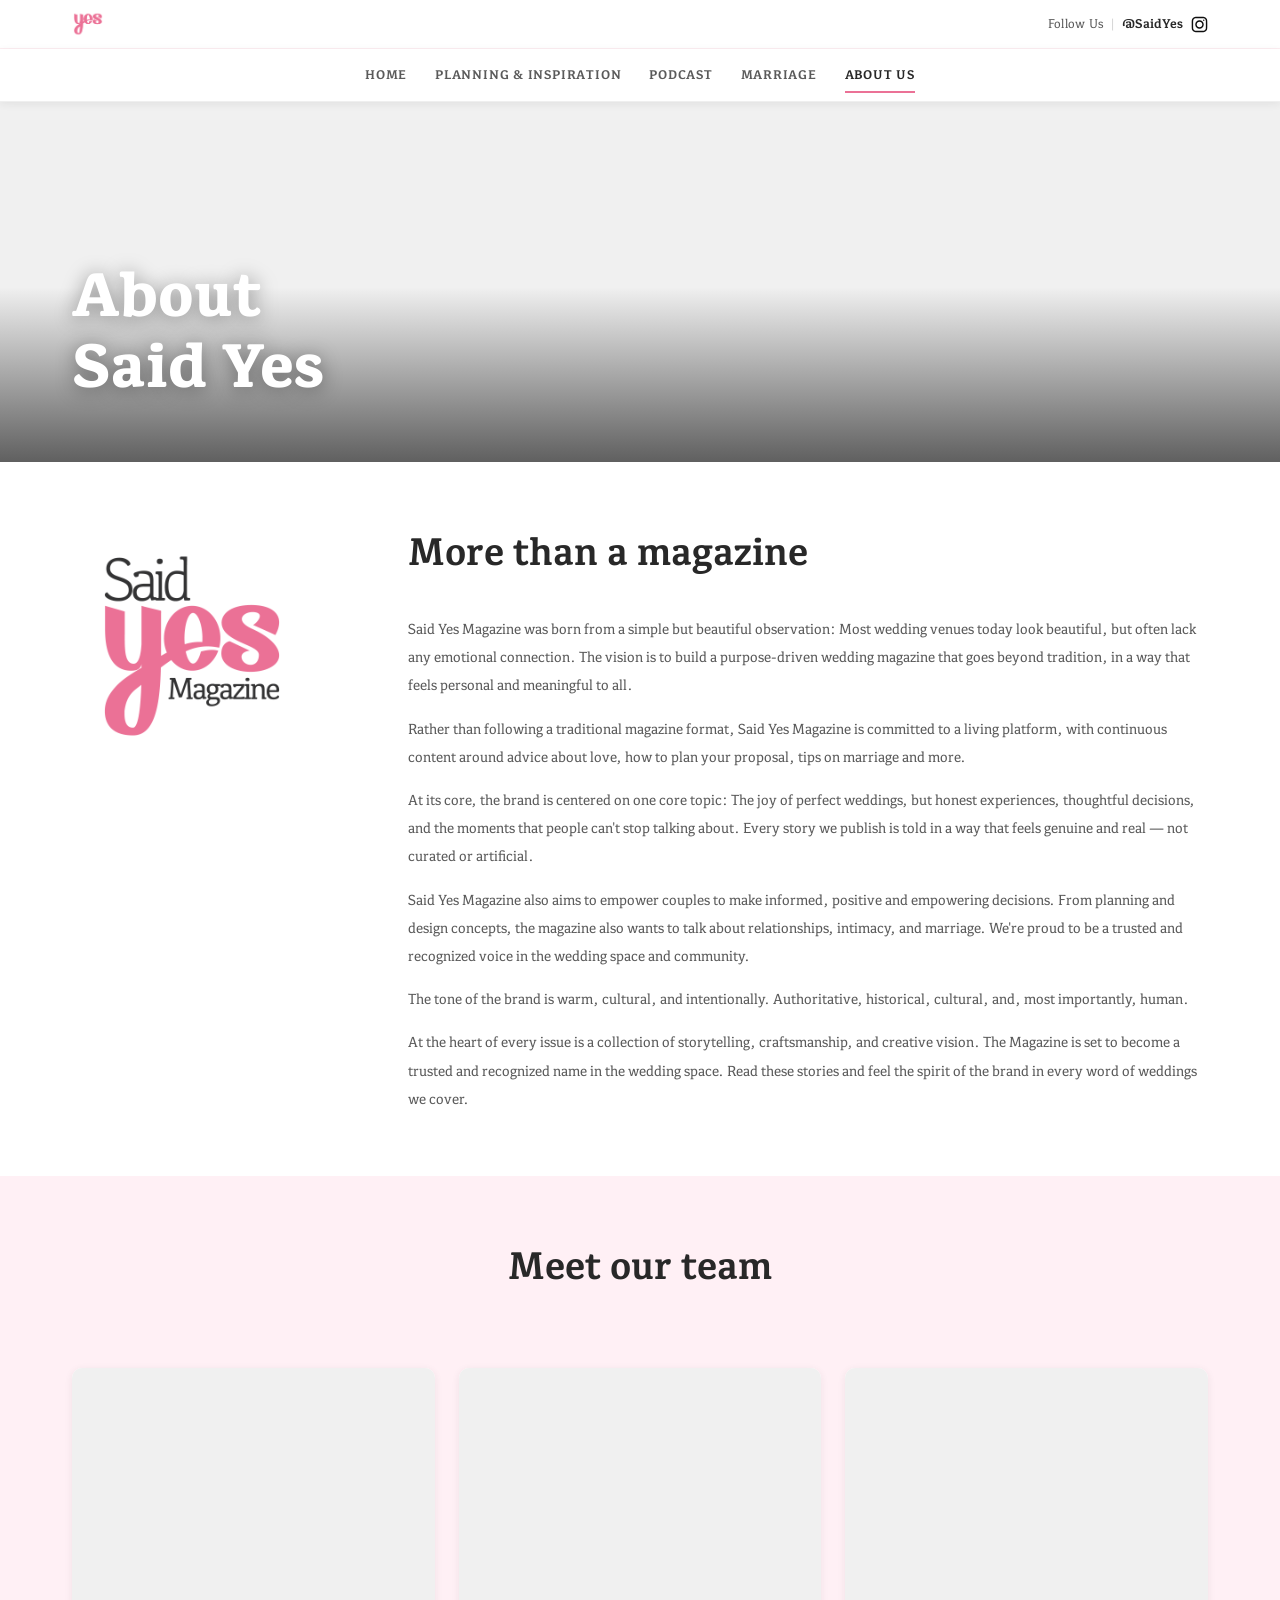
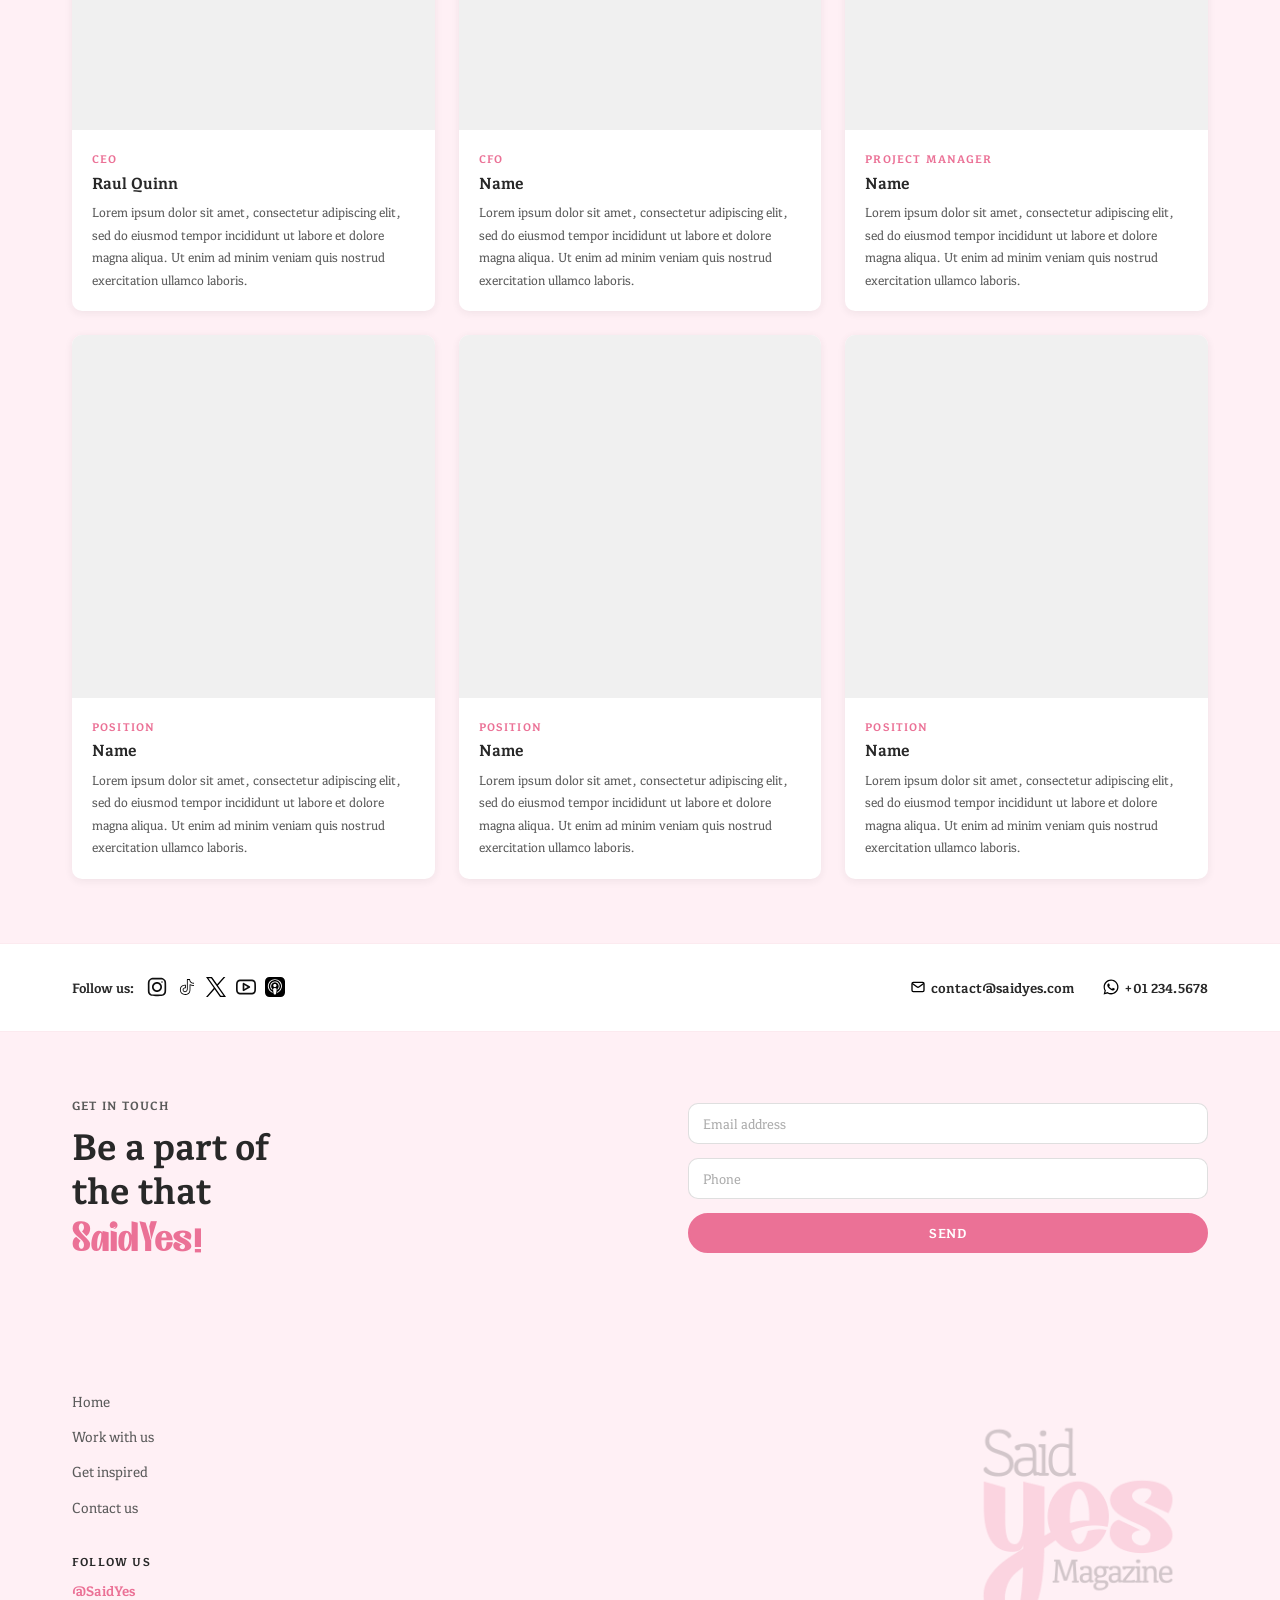
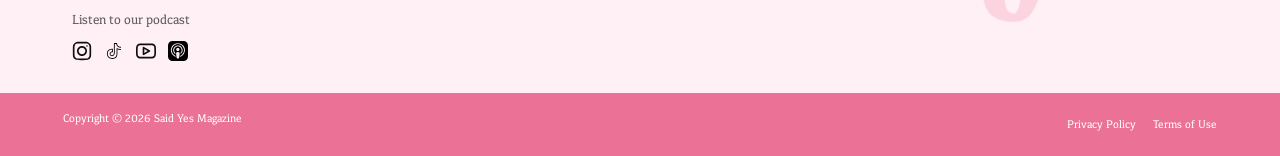
==== commit 7f4fe79a: "Fix: About hero title + Marriage article topics - about.html: hero title corregido de "Marriage & Re" ====
--- a/about.html
+++ b/about.html
@@ -66,7 +66,7 @@
 
       <div class="page-hero__overlay">
         <div class="container">
-          <h1 class="page-hero__title">Marriage &amp;<br>Relationships</h1>
+          <h1 class="page-hero__title">About<br>Said Yes</h1>
         </div>
       </div>
 
--- a/css/main.css
+++ b/css/main.css
@@ -588,7 +588,7 @@
 .footer-bottom {
   margin-top: var(--sp-md);
   padding-block: 1em;
-  border-top: 1px solid rgba(235, 113, 150, 0.18);
+  background-color: var(--pink);
 }
 
 .footer-bottom .container {
@@ -597,7 +597,7 @@
   justify-content: space-between;
   gap: var(--sp-sm);
   font-size: 0.72em;
-  color: var(--gray);
+  color: var(--white);
 }
 
 .footer-bottom-links {
@@ -606,12 +606,12 @@
 }
 
 .footer-bottom-links a {
-  color: var(--gray);
-  transition: color var(--transition);
+  color: var(--white);
+  transition: opacity var(--transition);
 }
 
 .footer-bottom-links a:hover {
-  color: var(--pink);
+  opacity: 0.75;
 }
 
 
@@ -1513,3 +1513,610 @@
   .team-grid { grid-template-columns: 1fr; }
   .contact-bar__info { flex-direction: column; gap: var(--sp-xs); }
 }
+
+
+/* ============================================================
+   PAGE: MARRIAGE & RELATIONSHIPS
+   ============================================================ */
+
+/* 1 — Intro headline */
+.marriage-intro {
+  padding-block: var(--sp-lg);
+  text-align: center;
+}
+
+.marriage-intro h2 {
+  font-size: clamp(1.8em, 4.5vw, 3em);
+  line-height: 1.2;
+}
+
+.marriage-intro h2 em {
+  font-style: italic;
+  color: var(--pink);
+}
+
+/* 2 — Featured article */
+.marriage-featured {
+  padding-bottom: var(--sp-lg);
+}
+
+.marriage-featured__article {
+  margin-bottom: var(--sp-lg);
+}
+
+.marriage-featured__label {
+  font-size: 1em;
+  font-style: italic;
+  color: var(--pink);
+  font-weight: 700;
+  margin-bottom: 0.3em;
+}
+
+.marriage-featured__title {
+  font-size: clamp(1.3em, 2.5vw, 1.8em);
+  margin-bottom: var(--sp-sm);
+}
+
+.marriage-featured__img {
+  width: 100%;
+  aspect-ratio: 16 / 7;
+  max-height: 420px;
+  background-color: var(--gray-light);
+  overflow: hidden;
+  border-radius: var(--radius-md);
+  margin-bottom: var(--sp-sm);
+}
+
+.marriage-featured__img img {
+  width: 100%;
+  height: 100%;
+  object-fit: cover;
+}
+
+.marriage-featured__excerpt {
+  color: var(--gray);
+  font-size: 0.95em;
+  line-height: 1.8;
+  margin-bottom: var(--sp-sm);
+}
+
+/* 3 — Articles row */
+.marriage-articles-row {
+  display: grid;
+  grid-template-columns: repeat(3, 1fr);
+  gap: 1.5em;
+}
+
+/* 4 — Keep the love alive */
+.love-alive {
+  display: grid;
+  grid-template-columns: 1fr 1fr;
+  min-height: 28em;
+}
+
+.love-alive__img {
+  background-color: var(--dark);
+  min-height: 28em;
+  overflow: hidden;
+}
+
+.love-alive__img img {
+  width: 100%;
+  height: 100%;
+  object-fit: cover;
+}
+
+.love-alive__text {
+  background-color: var(--blush);
+  display: flex;
+  flex-direction: column;
+  align-items: center;
+  justify-content: center;
+  padding: var(--sp-lg) var(--sp-md);
+  text-align: center;
+  gap: 0.5em;
+}
+
+.love-alive__text h2 {
+  font-size: clamp(2em, 5vw, 3.5em);
+  line-height: 1.1;
+}
+
+.love-alive__text p {
+  font-size: 1em;
+  color: var(--gray);
+  font-style: italic;
+}
+
+/* 5 — Date Ideas */
+.date-ideas {
+  padding-block: var(--sp-lg);
+}
+
+.date-ideas__heading {
+  margin-bottom: var(--sp-md);
+}
+
+.date-ideas__heading h3 {
+  font-size: clamp(1.3em, 2.5vw, 1.75em);
+}
+
+.date-ideas__heading p {
+  color: var(--pink);
+  font-style: italic;
+  font-size: 0.95em;
+}
+
+.date-ideas__grid {
+  display: grid;
+  grid-template-columns: 3fr 2fr;
+  gap: 1.5em;
+  align-items: start;
+}
+
+.date-ideas__main .card-img {
+  aspect-ratio: 4 / 3;
+}
+
+.date-ideas__side {
+  display: flex;
+  flex-direction: column;
+  gap: 1em;
+}
+
+/* MARRIAGE — Tablet ≤ 960px */
+@media (max-width: 960px) {
+  .marriage-articles-row { grid-template-columns: repeat(2, 1fr); }
+  .love-alive { grid-template-columns: 1fr; }
+  .love-alive__img { min-height: 20em; }
+  .date-ideas__grid { grid-template-columns: 1fr; }
+}
+
+/* MARRIAGE — Mobile ≤ 640px */
+@media (max-width: 640px) {
+  .marriage-articles-row { grid-template-columns: 1fr; }
+  .marriage-featured__img { aspect-ratio: 4 / 3; max-height: none; }
+}
+
+
+/* ============================================================
+   PAGE: PODCAST
+   ============================================================ */
+
+/* 1 — Podcast Hero (pink bg + headphones) */
+.podcast-hero {
+  position: relative;
+  background-color: var(--pink);
+  min-height: 45vh;
+  display: flex;
+  align-items: center;
+  overflow: hidden;
+}
+
+.podcast-hero__bg {
+  position: absolute;
+  inset: 0;
+  mix-blend-mode: multiply;
+  opacity: 0.38;
+}
+
+.podcast-hero__bg img {
+  width: 100%;
+  height: 100%;
+  object-fit: cover;
+  object-position: center;
+}
+
+.podcast-hero__content {
+  position: relative;
+  z-index: 2;
+  padding-block: var(--sp-lg);
+}
+
+.podcast-hero__brand {
+  font-size: 1.4em;
+  font-weight: 700;
+  color: var(--white);
+  line-height: 1;
+  margin-bottom: 0;
+}
+
+.podcast-hero__title {
+  font-size: clamp(3.5em, 11vw, 8em);
+  font-weight: 800;
+  color: var(--white);
+  line-height: 0.85;
+  text-transform: uppercase;
+  margin-bottom: 0.25em;
+}
+
+.podcast-hero__sub {
+  color: rgba(255, 255, 255, 0.9);
+  font-size: 1em;
+  margin-bottom: var(--sp-sm);
+}
+
+.podcast-hero__platforms {
+  display: flex;
+  gap: 0.75em;
+  align-items: center;
+}
+
+.podcast-hero__platforms a {
+  display: flex;
+  align-items: center;
+  transition: opacity var(--transition);
+}
+
+.podcast-hero__platforms a:hover {
+  opacity: 0.65;
+}
+
+.podcast-hero__platforms img {
+  width: 26px;
+  height: 26px;
+  object-fit: contain;
+  filter: brightness(0) invert(1);
+}
+
+/* 2 — New Episode */
+.new-episode {
+  padding-block: var(--sp-lg);
+}
+
+.new-episode__heading {
+  margin-bottom: var(--sp-md);
+}
+
+.new-episode__heading h2 {
+  font-size: clamp(1.5em, 3vw, 2em);
+  margin-bottom: 0.2em;
+}
+
+.new-episode__heading p {
+  color: var(--gray);
+  font-size: 0.95em;
+}
+
+.new-episode__card {
+  display: grid;
+  grid-template-columns: 1fr 1fr;
+  border-radius: var(--radius-md);
+  overflow: hidden;
+  box-shadow: var(--shadow);
+  background: var(--white);
+}
+
+.new-episode__img {
+  background-color: var(--gray-light);
+  overflow: hidden;
+  min-height: 280px;
+}
+
+.new-episode__img img {
+  width: 100%;
+  height: 100%;
+  object-fit: cover;
+}
+
+.new-episode__info {
+  padding: var(--sp-md) var(--sp-lg);
+  display: flex;
+  flex-direction: column;
+  justify-content: center;
+  gap: 0.5em;
+}
+
+.new-episode__ep {
+  font-size: 0.75em;
+  font-weight: 700;
+  letter-spacing: 0.1em;
+  text-transform: uppercase;
+  color: var(--gray);
+}
+
+.new-episode__date {
+  font-size: 0.78em;
+  color: var(--gray);
+}
+
+.new-episode__title {
+  font-size: clamp(1.2em, 2.5vw, 1.6em);
+  font-weight: 700;
+  line-height: 1.2;
+}
+
+.new-episode__excerpt {
+  font-size: 0.9em;
+  color: var(--gray);
+  line-height: 1.7;
+}
+
+/* 3 — Subscribe Banner */
+.subscribe-banner {
+  display: grid;
+  grid-template-columns: 1fr 1fr;
+  min-height: 24em;
+  overflow: hidden;
+}
+
+.subscribe-banner__img {
+  background-color: var(--pink);
+  overflow: hidden;
+  position: relative;
+}
+
+.subscribe-banner__img img {
+  width: 100%;
+  height: 100%;
+  object-fit: cover;
+  mix-blend-mode: multiply;
+  opacity: 0.55;
+}
+
+.subscribe-banner__text {
+  background-color: var(--blush);
+  display: flex;
+  flex-direction: column;
+  align-items: center;
+  justify-content: center;
+  padding: var(--sp-lg) var(--sp-md);
+  text-align: center;
+  gap: 0.5em;
+}
+
+.subscribe-banner__title {
+  font-size: clamp(2.2em, 5vw, 3.5em);
+  color: var(--pink);
+  line-height: 1;
+}
+
+.subscribe-banner__sub {
+  font-size: 0.95em;
+  color: var(--gray);
+  max-width: 24ch;
+  line-height: 1.5;
+}
+
+/* 4 — Episodes List */
+.episodes-list {
+  padding-block: var(--sp-lg);
+}
+
+.episodes-search {
+  position: relative;
+  max-width: 480px;
+  margin-bottom: var(--sp-md);
+}
+
+.episodes-search input {
+  width: 100%;
+  padding: 0.75em 1em 0.75em 2.8em;
+  border: 1.5px solid rgba(40, 40, 40, 0.12);
+  border-radius: var(--radius-pill);
+  font-size: 0.9em;
+  color: var(--dark);
+  background: var(--white);
+  outline: none;
+  transition: border-color var(--transition), box-shadow var(--transition);
+}
+
+.episodes-search input:focus {
+  border-color: var(--pink);
+  box-shadow: 0 0 0 3px rgba(235, 113, 150, 0.15);
+}
+
+.episodes-search input::placeholder {
+  color: rgba(90, 90, 90, 0.5);
+}
+
+.episodes-search__icon {
+  position: absolute;
+  left: 0.9em;
+  top: 50%;
+  transform: translateY(-50%);
+  pointer-events: none;
+  display: flex;
+  align-items: center;
+}
+
+.episodes-search__icon img {
+  width: 18px;
+  height: 18px;
+  object-fit: contain;
+  opacity: 0.4;
+}
+
+.episode-row {
+  display: grid;
+  grid-template-columns: 120px 1fr auto;
+  gap: 1.5em;
+  align-items: center;
+  padding-block: var(--sp-md);
+  border-bottom: 1px solid rgba(40, 40, 40, 0.08);
+}
+
+.episode-row__img {
+  width: 120px;
+  aspect-ratio: 1;
+  border-radius: var(--radius-sm);
+  background-color: var(--gray-light);
+  overflow: hidden;
+  flex-shrink: 0;
+}
+
+.episode-row__img img {
+  width: 100%;
+  height: 100%;
+  object-fit: cover;
+}
+
+.episode-row__ep {
+  font-size: 0.72em;
+  font-weight: 700;
+  letter-spacing: 0.1em;
+  text-transform: uppercase;
+  color: var(--gray);
+  margin-bottom: 0.15em;
+}
+
+.episode-row__date {
+  font-size: 0.72em;
+  color: var(--gray);
+  margin-bottom: 0.3em;
+}
+
+.episode-row__title {
+  font-size: 1em;
+  font-weight: 700;
+  color: var(--dark);
+  margin-bottom: 0.4em;
+  line-height: 1.3;
+}
+
+.episode-row__excerpt {
+  font-size: 0.85em;
+  color: var(--gray);
+  line-height: 1.6;
+}
+
+.episode-row__play {
+  flex-shrink: 0;
+}
+
+.load-more-wrap {
+  text-align: center;
+  padding-top: var(--sp-md);
+}
+
+/* PODCAST — Tablet ≤ 960px */
+@media (max-width: 960px) {
+  .new-episode__card { grid-template-columns: 1fr; }
+  .new-episode__img { min-height: 220px; }
+  .new-episode__info { padding: var(--sp-md); }
+  .subscribe-banner { grid-template-columns: 1fr; }
+  .subscribe-banner__img { min-height: 16em; }
+  .episode-row { grid-template-columns: 100px 1fr; }
+  .episode-row__play { display: none; }
+}
+
+/* PODCAST — Mobile ≤ 640px */
+@media (max-width: 640px) {
+  .podcast-hero__title { font-size: 3.5em; }
+  .episode-row { grid-template-columns: 80px 1fr; gap: var(--sp-sm); }
+  .episode-row__img { width: 80px; }
+}
+
+
+/* ============================================================
+   PAGE: PLANNING & INSPIRATION (Blog)
+   ============================================================ */
+
+/* 1 — Featured article */
+.blog-featured {
+  padding-block: var(--sp-lg);
+}
+
+.blog-featured__card {
+  display: grid;
+  grid-template-columns: 1fr 1fr;
+  border-radius: var(--radius-md);
+  overflow: hidden;
+  box-shadow: var(--shadow);
+  background: var(--white);
+  min-height: 360px;
+}
+
+.blog-featured__img {
+  background-color: var(--gray-light);
+  overflow: hidden;
+}
+
+.blog-featured__img img {
+  width: 100%;
+  height: 100%;
+  object-fit: cover;
+  min-height: 360px;
+}
+
+.blog-featured__info {
+  padding: var(--sp-md) var(--sp-lg);
+  display: flex;
+  flex-direction: column;
+  justify-content: center;
+  gap: 0.6em;
+}
+
+.blog-featured__info h2 {
+  font-size: clamp(1.4em, 2.8vw, 2em);
+  line-height: 1.2;
+}
+
+.blog-featured__info .card-excerpt {
+  font-size: 0.95em;
+  line-height: 1.8;
+}
+
+/* 2 — Category filter tabs */
+.blog-filters {
+  padding-bottom: var(--sp-sm);
+  border-bottom: 1px solid rgba(40, 40, 40, 0.08);
+  margin-bottom: var(--sp-md);
+}
+
+.blog-filters__list {
+  display: flex;
+  gap: 0.5em;
+  flex-wrap: wrap;
+}
+
+.blog-filter-btn {
+  font-size: 0.8em;
+  font-weight: 700;
+  letter-spacing: 0.05em;
+  text-transform: uppercase;
+  padding: 0.5em 1.2em;
+  border-radius: var(--radius-pill);
+  border: 1.5px solid rgba(40, 40, 40, 0.15);
+  color: var(--gray);
+  background: transparent;
+  cursor: pointer;
+  transition: border-color var(--transition), color var(--transition),
+              background-color var(--transition);
+}
+
+.blog-filter-btn:hover,
+.blog-filter-btn.active {
+  border-color: var(--pink);
+  color: var(--pink);
+  background-color: rgba(235, 113, 150, 0.06);
+}
+
+/* 3 — Articles grid */
+.blog-grid {
+  padding-bottom: var(--sp-lg);
+}
+
+.blog-grid__heading {
+  margin-bottom: var(--sp-md);
+}
+
+.blog-grid__cards {
+  display: grid;
+  grid-template-columns: repeat(3, 1fr);
+  gap: 1.5em;
+}
+
+/* BLOG — Tablet ≤ 960px */
+@media (max-width: 960px) {
+  .blog-featured__card { grid-template-columns: 1fr; }
+  .blog-featured__img img { min-height: 240px; }
+  .blog-featured__info { padding: var(--sp-md); }
+  .blog-grid__cards { grid-template-columns: repeat(2, 1fr); }
+}
+
+/* BLOG — Mobile ≤ 640px */
+@media (max-width: 640px) {
+  .blog-grid__cards { grid-template-columns: 1fr; }
+  .blog-filters__list { gap: 0.35em; }
+}
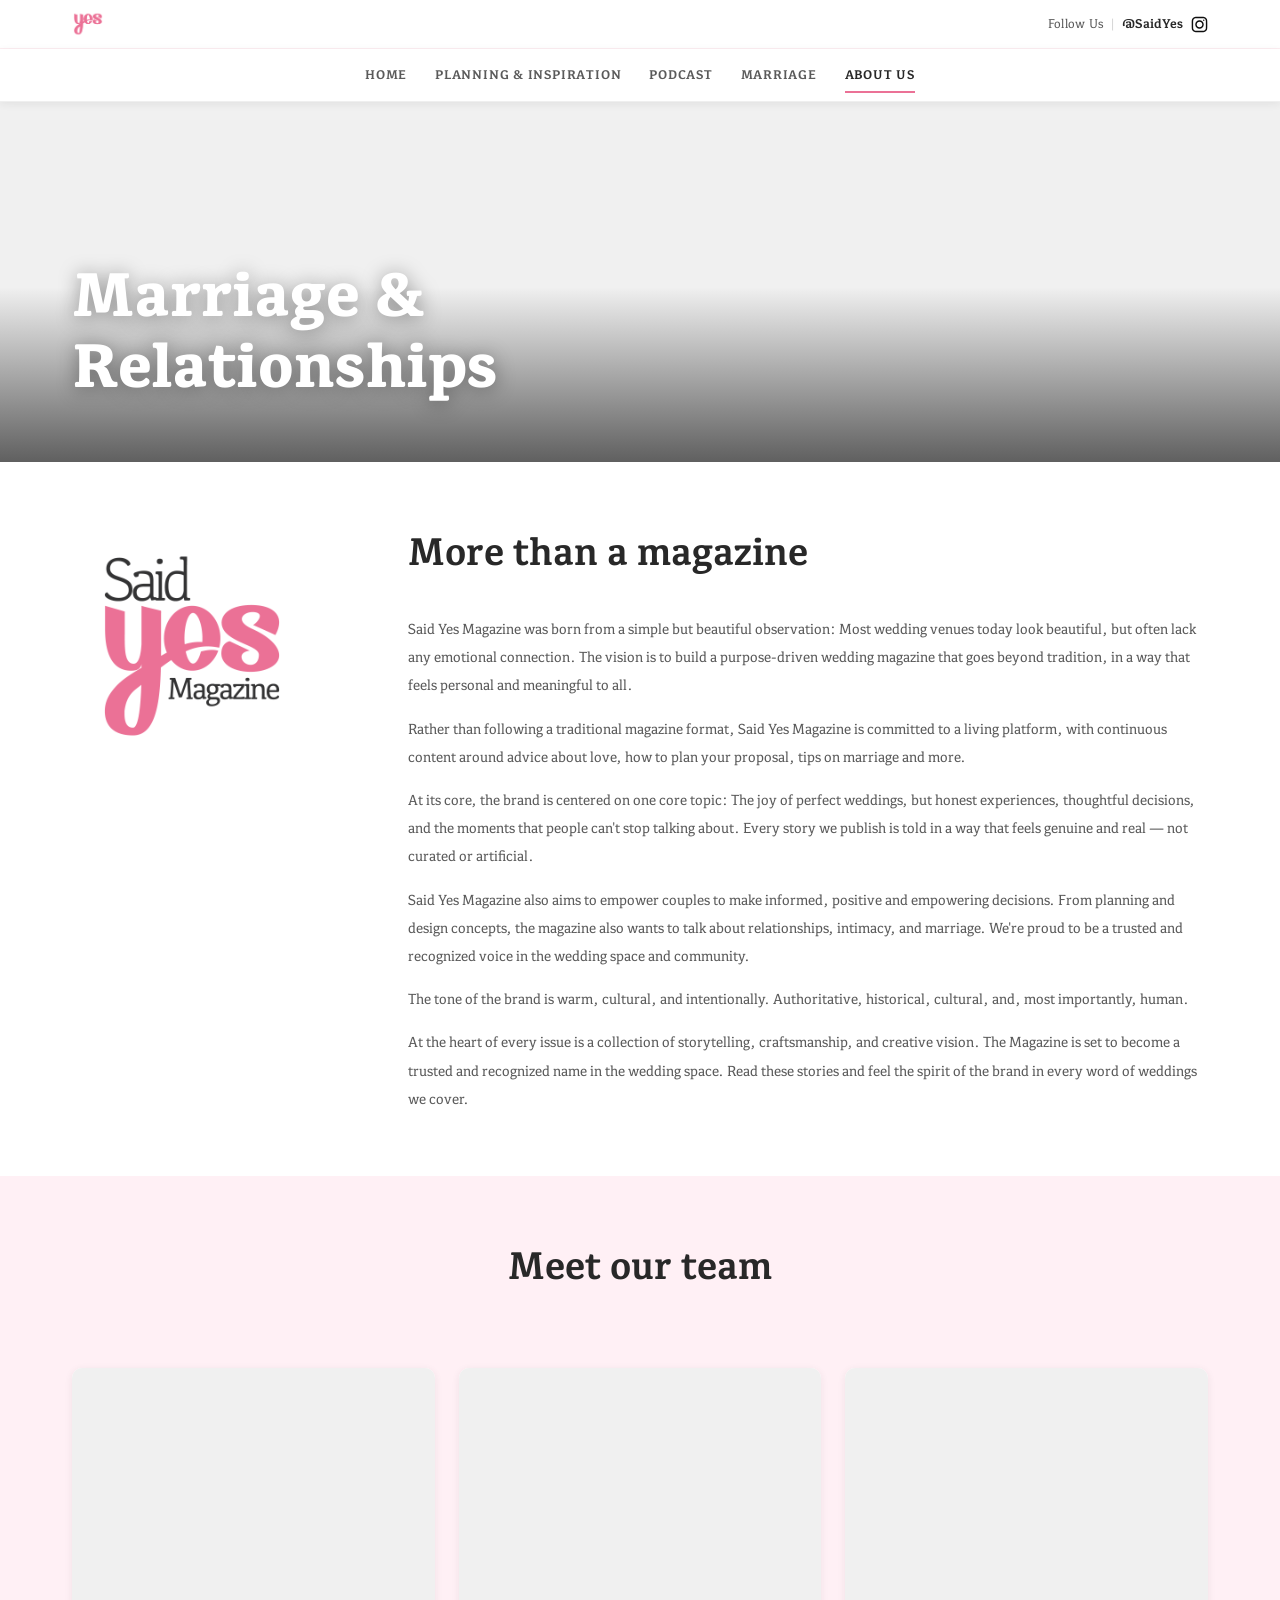
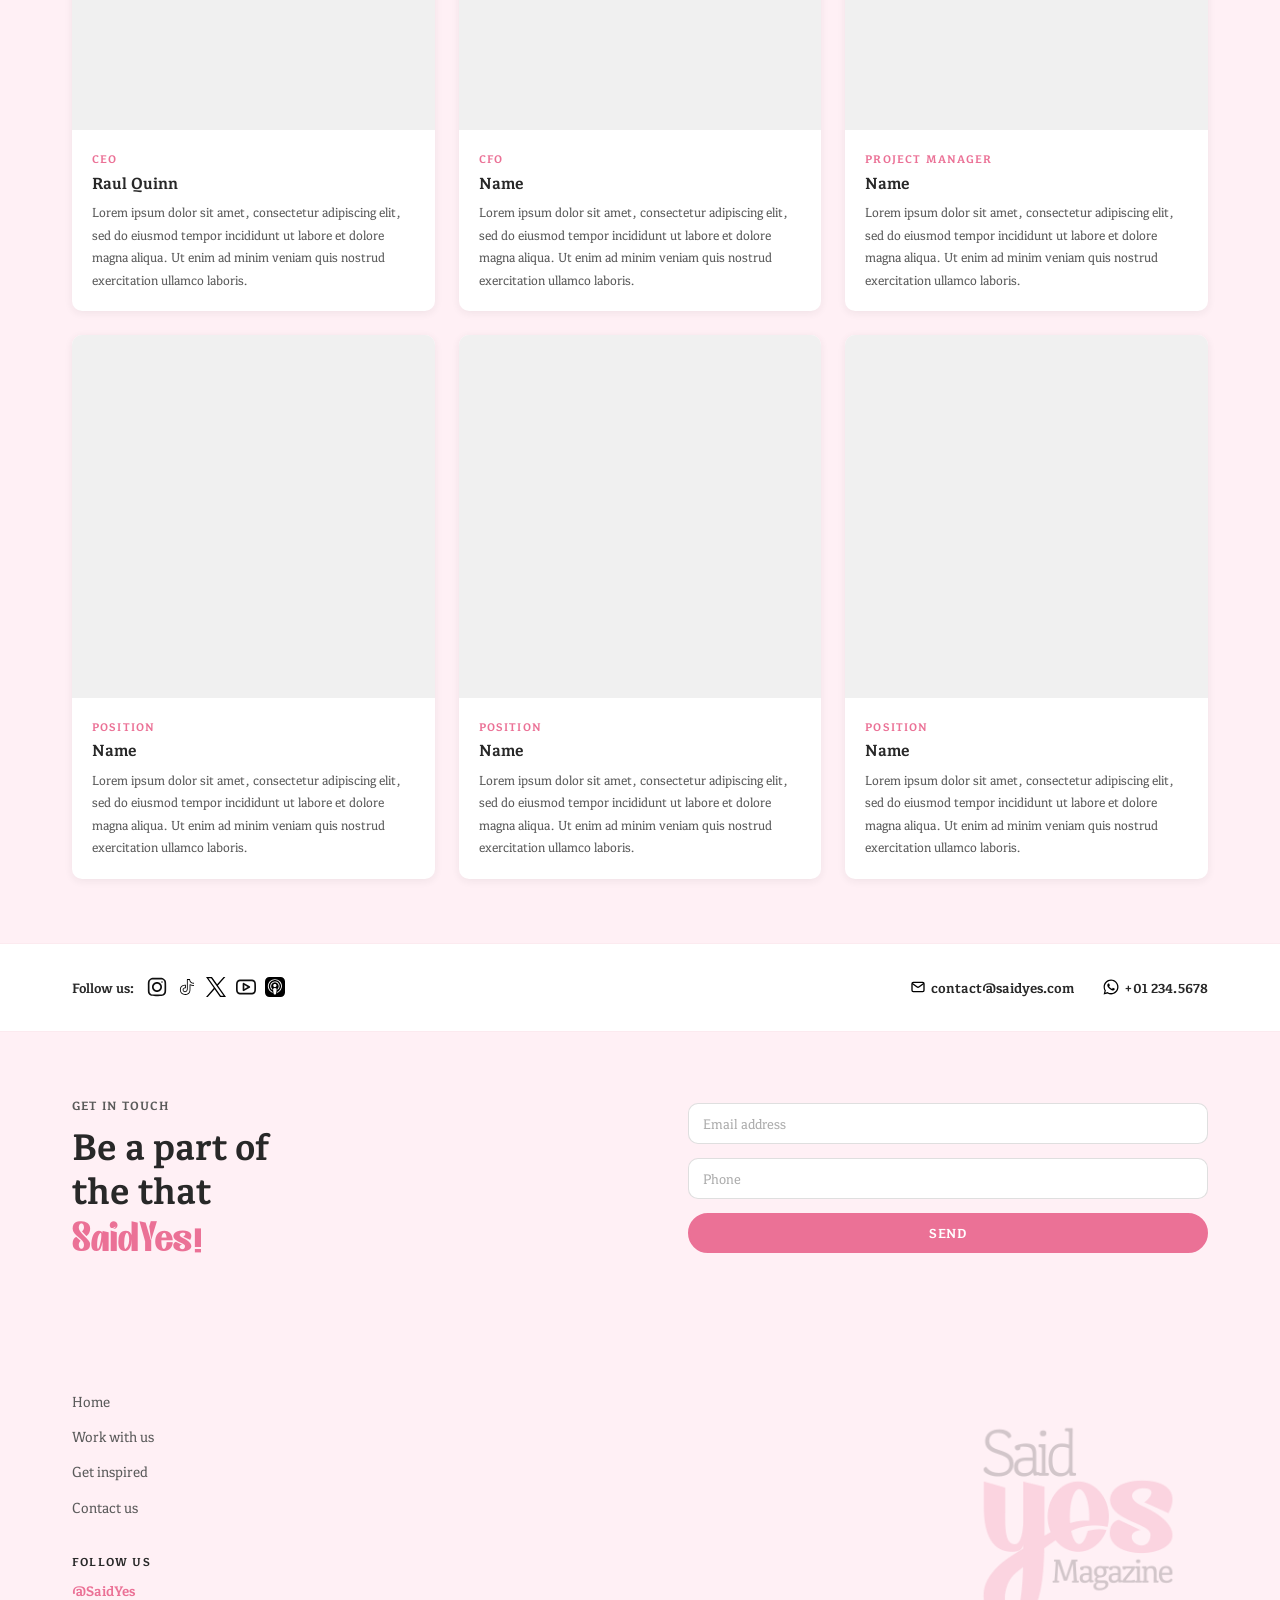
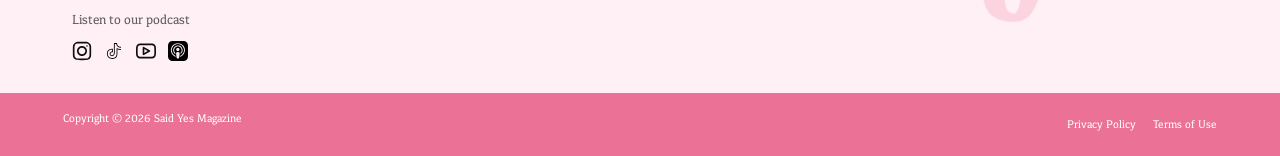
==== commit 3dbc6c84: "Fix: design review corrections + Planning page rebuild - about.html: hero title reverted to 'Marriag" ====
--- a/about.html
+++ b/about.html
@@ -66,7 +66,7 @@
 
       <div class="page-hero__overlay">
         <div class="container">
-          <h1 class="page-hero__title">About<br>Said Yes</h1>
+          <h1 class="page-hero__title">Marriage &amp;<br>Relationships</h1>
         </div>
       </div>
 
--- a/css/main.css
+++ b/css/main.css
@@ -1141,7 +1141,7 @@
 
 /* 5 — Podcast Banner */
 .podcast-banner {
-  background-color: var(--dark);
+  background-color: var(--pink);
   overflow: hidden;
 }
 
@@ -1161,7 +1161,7 @@
 .podcast-banner__brand {
   font-size: 1.3em;
   font-weight: 700;
-  color: var(--pink);
+  color: var(--dark);
   line-height: 1;
   margin-bottom: 0;
 }
@@ -1186,7 +1186,7 @@
 }
 
 .podcast-banner__img {
-  background-color: rgba(255, 255, 255, 0.05);
+  background-color: rgba(0, 0, 0, 0.08);
   overflow: hidden;
 }
 
@@ -1196,7 +1196,51 @@
   object-fit: cover;
 }
 
-/* 6 — About Preview */
+/* 6 — Blog Entry (Home) */
+.blog-entry-grid {
+  display: grid;
+  grid-template-columns: 1fr 1fr;
+  gap: var(--sp-xl);
+  align-items: center;
+}
+
+.blog-entry__label {
+  font-size: 1em;
+  font-weight: 700;
+  color: var(--dark);
+  text-transform: uppercase;
+  letter-spacing: 0.05em;
+  margin-bottom: 0.5em;
+}
+
+.blog-entry__label .display {
+  font-size: 1.4em;
+  text-transform: none;
+  letter-spacing: 0;
+  color: var(--pink);
+}
+
+.blog-entry__title {
+  font-size: clamp(1.6em, 3.5vw, 2.4em);
+  font-weight: 700;
+  color: var(--dark);
+  line-height: 1.2;
+  margin-bottom: 0.6em;
+}
+
+.blog-entry__img {
+  aspect-ratio: 3 / 4;
+  background-color: var(--gray-light);
+  overflow: hidden;
+}
+
+.blog-entry__img img {
+  width: 100%;
+  height: 100%;
+  object-fit: cover;
+}
+
+/* 7 — About Preview */
 .about-preview {
   padding-block: var(--sp-lg);
 }
@@ -1268,6 +1312,8 @@
   .featured-grid { grid-template-columns: 1fr; }
   .podcast-banner__inner { grid-template-columns: 1fr; }
   .podcast-banner__img { display: none; }
+  .blog-entry-grid { grid-template-columns: 1fr; }
+  .blog-entry__img { aspect-ratio: 16 / 9; }
   .about-preview__grid { grid-template-columns: 1fr; gap: var(--sp-md); }
   .about-preview__logo img { max-width: 200px; }
   .contact-grid { grid-template-columns: 1fr; gap: var(--sp-md); }
@@ -2012,7 +2058,24 @@
    PAGE: PLANNING & INSPIRATION (Blog)
    ============================================================ */
 
-/* 1 — Featured article */
+/* 1 — Intro headline */
+.blog-intro {
+  padding-block: var(--sp-md);
+}
+
+.blog-intro h2 {
+  font-size: clamp(1.8em, 4vw, 3em);
+  font-weight: 700;
+  color: var(--dark);
+  line-height: 1.15;
+}
+
+.blog-intro h2 em {
+  font-style: italic;
+  color: var(--pink);
+}
+
+/* 2 — Featured article */
 .blog-featured {
   padding-block: var(--sp-lg);
 }
@@ -2057,54 +2120,134 @@
   line-height: 1.8;
 }
 
-/* 2 — Category filter tabs */
-.blog-filters {
-  padding-bottom: var(--sp-sm);
-  border-bottom: 1px solid rgba(40, 40, 40, 0.08);
-  margin-bottom: var(--sp-md);
-}
-
-.blog-filters__list {
-  display: flex;
-  gap: 0.5em;
-  flex-wrap: wrap;
-}
-
-.blog-filter-btn {
-  font-size: 0.8em;
-  font-weight: 700;
-  letter-spacing: 0.05em;
-  text-transform: uppercase;
-  padding: 0.5em 1.2em;
-  border-radius: var(--radius-pill);
-  border: 1.5px solid rgba(40, 40, 40, 0.15);
-  color: var(--gray);
-  background: transparent;
-  cursor: pointer;
-  transition: border-color var(--transition), color var(--transition),
-              background-color var(--transition);
-}
-
-.blog-filter-btn:hover,
-.blog-filter-btn.active {
-  border-color: var(--pink);
-  color: var(--pink);
-  background-color: rgba(235, 113, 150, 0.06);
-}
-
-/* 3 — Articles grid */
-.blog-grid {
-  padding-bottom: var(--sp-lg);
-}
-
-.blog-grid__heading {
-  margin-bottom: var(--sp-md);
-}
-
-.blog-grid__cards {
+/* 3 — Three cards row */
+.blog-cards-row__grid {
   display: grid;
   grid-template-columns: repeat(3, 1fr);
   gap: 1.5em;
+}
+
+/* 4 — Decoration ideas banner */
+.deco-banner {
+  display: grid;
+  grid-template-columns: 1fr 1fr;
+  min-height: 22em;
+  overflow: hidden;
+}
+
+.deco-banner__img {
+  background-color: var(--gray-light);
+  overflow: hidden;
+}
+
+.deco-banner__img img {
+  width: 100%;
+  height: 100%;
+  object-fit: cover;
+}
+
+.deco-banner__text {
+  background-color: var(--blush);
+  display: flex;
+  flex-direction: column;
+  justify-content: center;
+  padding: var(--sp-lg) var(--sp-xl);
+}
+
+.deco-banner__title {
+  font-size: clamp(2em, 4vw, 3em);
+  font-weight: 700;
+  color: var(--dark);
+  line-height: 1.1;
+  margin-bottom: 0.4em;
+}
+
+.deco-banner__title .display {
+  color: var(--pink);
+  font-size: 1.3em;
+  line-height: 1;
+}
+
+.deco-banner__sub {
+  font-size: 1em;
+  color: var(--gray);
+}
+
+/* 5 — Decor feature (large + side) */
+.decor-feature__grid {
+  display: grid;
+  grid-template-columns: 1fr 1fr;
+  gap: var(--sp-xl);
+  align-items: start;
+}
+
+.decor-feature__main .card-img {
+  aspect-ratio: 4 / 3;
+  background-color: var(--gray-light);
+  overflow: hidden;
+  border-radius: var(--radius-md) var(--radius-md) 0 0;
+}
+
+.decor-feature__main .card-body {
+  padding-top: var(--sp-sm);
+}
+
+.decor-feature__main .card-title {
+  font-size: clamp(1.3em, 2.5vw, 1.8em);
+  line-height: 1.25;
+  margin-bottom: 0.4em;
+}
+
+.decor-feature__side {
+  display: flex;
+  flex-direction: column;
+  gap: var(--sp-md);
+}
+
+/* 6 — Dress & Beauty cards */
+.dress-beauty__grid {
+  display: grid;
+  grid-template-columns: repeat(2, 1fr);
+  gap: 1.5em;
+}
+
+/* 7 — Make the Right Choice banner */
+.choice-banner {
+  display: grid;
+  grid-template-columns: 1fr 1fr;
+  min-height: 22em;
+  overflow: hidden;
+}
+
+.choice-banner__img {
+  background-color: var(--gray-light);
+  overflow: hidden;
+}
+
+.choice-banner__img img {
+  width: 100%;
+  height: 100%;
+  object-fit: cover;
+}
+
+.choice-banner__text {
+  background-color: var(--blush);
+  display: flex;
+  align-items: center;
+  padding: var(--sp-lg) var(--sp-xl);
+}
+
+.choice-banner__text h2 {
+  font-size: clamp(1.8em, 3.5vw, 2.8em);
+  font-weight: 700;
+  color: var(--dark);
+  line-height: 1.15;
+}
+
+.choice-banner__text .display {
+  color: var(--pink);
+  font-size: 1.2em;
+  line-height: 1;
 }
 
 /* BLOG — Tablet ≤ 960px */
@@ -2112,11 +2255,18 @@
   .blog-featured__card { grid-template-columns: 1fr; }
   .blog-featured__img img { min-height: 240px; }
   .blog-featured__info { padding: var(--sp-md); }
-  .blog-grid__cards { grid-template-columns: repeat(2, 1fr); }
+  .blog-cards-row__grid { grid-template-columns: repeat(2, 1fr); }
+  .deco-banner { grid-template-columns: 1fr; }
+  .deco-banner__img { min-height: 16em; }
+  .decor-feature__grid { grid-template-columns: 1fr; }
+  .dress-beauty__grid { grid-template-columns: 1fr; }
+  .choice-banner { grid-template-columns: 1fr; }
+  .choice-banner__img { min-height: 16em; }
 }
 
 /* BLOG — Mobile ≤ 640px */
 @media (max-width: 640px) {
-  .blog-grid__cards { grid-template-columns: 1fr; }
-  .blog-filters__list { gap: 0.35em; }
-}
+  .blog-cards-row__grid { grid-template-columns: 1fr; }
+  .deco-banner__text { padding: var(--sp-md); }
+  .choice-banner__text { padding: var(--sp-md); }
+}
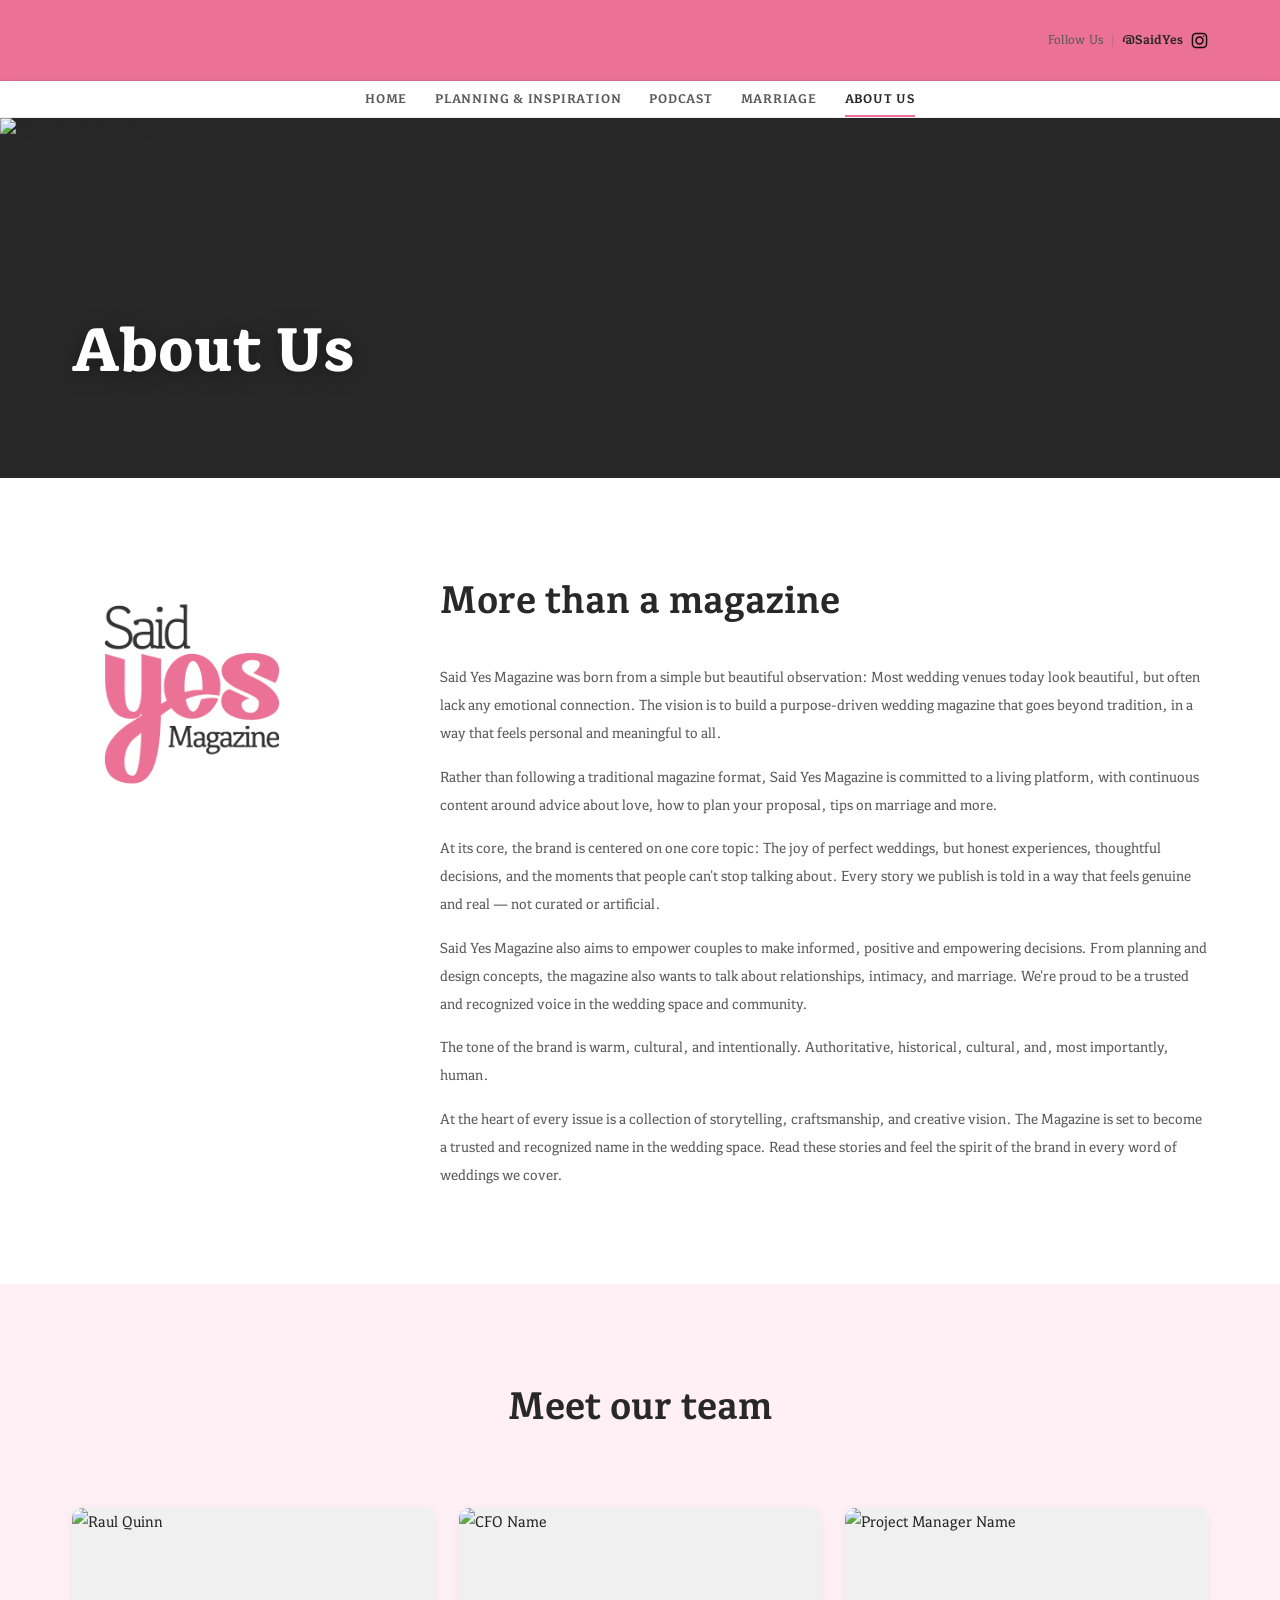
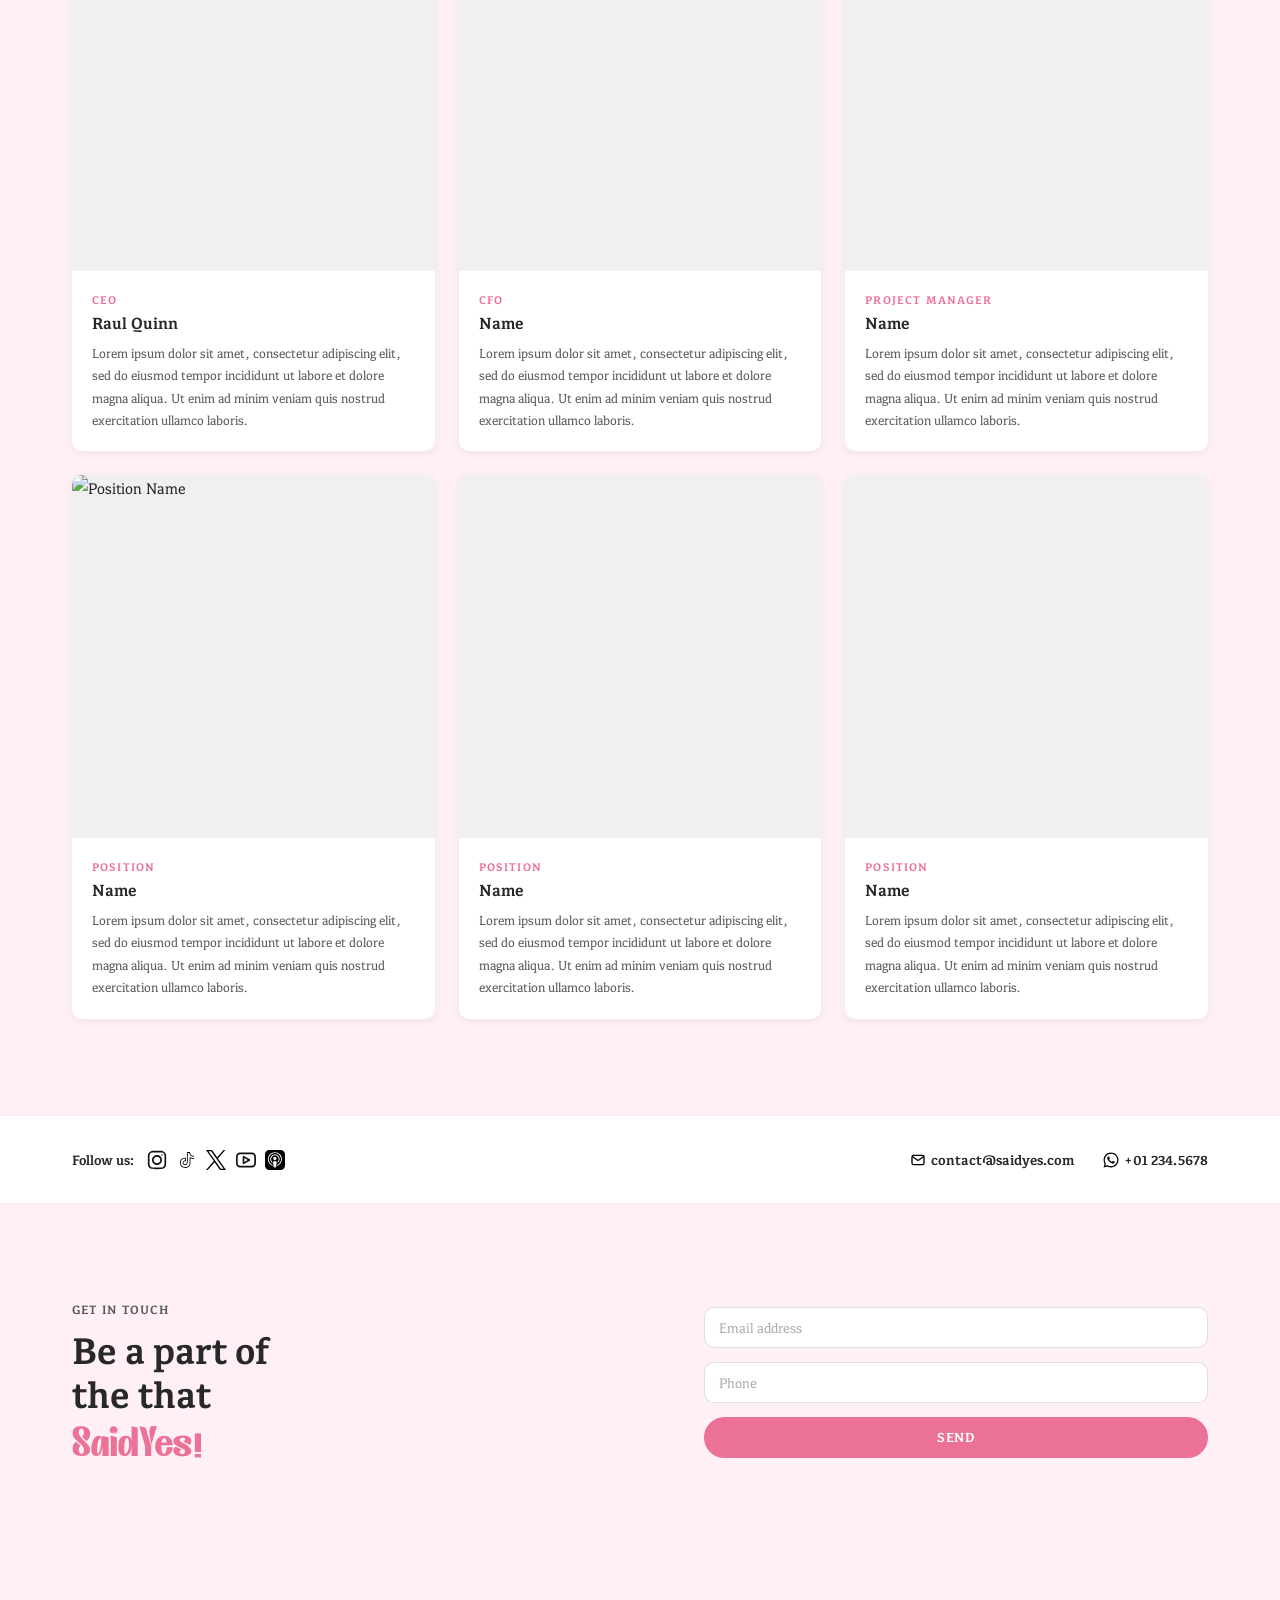
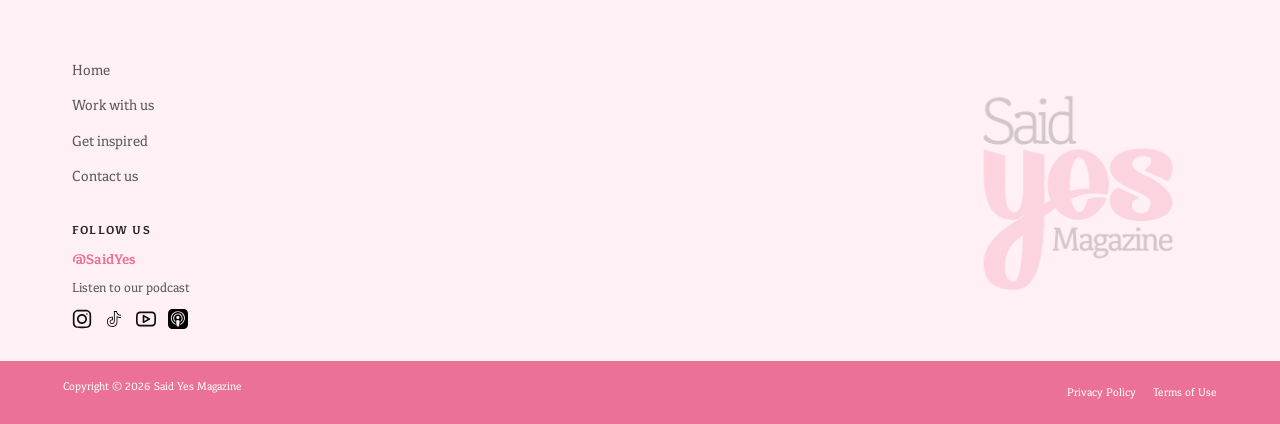
==== commit 919be9d3: "Adjust shared layout and home/planning sections" ====
--- a/about.html
+++ b/about.html
@@ -60,13 +60,13 @@
     <!-- ── 1. HERO ──────────────────────────────────────── -->
     <section class="page-hero" aria-label="About Us hero">
 
-      <div class="page-hero__bg img-placeholder">
-        <!-- <img src="img/about-hero.jpg" alt="Marriage and Relationships"> -->
+      <div class="page-hero__bg">
+        <img src="img/05 ABOUT US/ABOUTUS-HERO.jpg" alt="About Said Yes Magazine">
       </div>
 
       <div class="page-hero__overlay">
         <div class="container">
-          <h1 class="page-hero__title">Marriage &amp;<br>Relationships</h1>
+          <h1 class="page-hero__title">About Us</h1>
         </div>
       </div>
 
@@ -109,8 +109,8 @@
 
           <!-- Row 1 -->
           <div class="team-card">
-            <div class="team-card__img img-placeholder">
-              <!-- <img src="img/team-raul.jpg" alt="Raul Quinn"> -->
+            <div class="team-card__img">
+              <img src="img/05 ABOUT US/IMG-08.jpg" alt="Raul Quinn">
             </div>
             <div class="team-card__info">
               <p class="team-card__role">CEO</p>
@@ -120,8 +120,8 @@
           </div>
 
           <div class="team-card">
-            <div class="team-card__img img-placeholder">
-              <!-- <img src="img/team-cfo.jpg" alt="CFO Name"> -->
+            <div class="team-card__img">
+              <img src="img/05 ABOUT US/P1.jpg" alt="CFO Name">
             </div>
             <div class="team-card__info">
               <p class="team-card__role">CFO</p>
@@ -131,8 +131,8 @@
           </div>
 
           <div class="team-card">
-            <div class="team-card__img img-placeholder">
-              <!-- <img src="img/team-pm.jpg" alt="Project Manager Name"> -->
+            <div class="team-card__img">
+              <img src="img/05 ABOUT US/P2.jpg" alt="Project Manager Name">
             </div>
             <div class="team-card__info">
               <p class="team-card__role">Project Manager</p>
@@ -143,8 +143,8 @@
 
           <!-- Row 2 -->
           <div class="team-card">
-            <div class="team-card__img img-placeholder">
-              <!-- <img src="img/team-04.jpg" alt="Position Name"> -->
+            <div class="team-card__img">
+              <img src="img/05 ABOUT US/P3.jpg" alt="Position Name">
             </div>
             <div class="team-card__info">
               <p class="team-card__role">Position</p>
--- a/css/main.css
+++ b/css/main.css
@@ -131,14 +131,14 @@
   --container-max:     1200px;
   --container-pad:     2em;
   --topbar-height:     3em;
-  --nav-height:        3.25em;
+  --nav-height:        auto;
 
   /* Spacing scale */
   --sp-xs:   0.5em;
   --sp-sm:   1em;
   --sp-md:   2em;
-  --sp-lg:   4em;
-  --sp-xl:   6em;
+  --sp-lg:   6em;
+  --sp-xl:   8em;
 
   /* Misc */
   --radius-sm:   4px;
@@ -306,9 +306,9 @@
 }
 
 .header-topbar {
-  background-color: var(--white);
+  background-color: var(--pink);
   padding: 0.5em 0;
-  border-bottom: 1px solid rgba(235, 113, 150, 0.12);
+  border-bottom: 1px solid rgba(40, 40, 40, 0.08);
 }
 
 .header-topbar .container {
@@ -326,7 +326,7 @@
 }
 
 .header-logo img {
-  height: 2em;
+  height: 4rem;
   width: auto;
 }
 
@@ -465,6 +465,266 @@
   transform-origin: center;
 }
 
+/* Home header matches the approved pink-first art direction */
+.home-page .header-topbar {
+  background-color: var(--pink);
+  border-bottom: none;
+  padding: 0.55em 0 0.6em;
+}
+
+.home-page .site-nav {
+  display: none;
+}
+
+.home-page .header-logo img {
+  height: 4em;
+}
+
+.home-page .header-topbar .container {
+  justify-content: space-between;
+  align-items: center;
+}
+
+.home-page .header-social {
+  display: flex;
+  align-items: center;
+  gap: 0.55em;
+  color: var(--blush);
+  font-size: 0.8em;
+  font-weight: 700;
+}
+
+.home-page .header-social .social-label,
+.home-page .header-social .social-handle {
+  color: var(--blush);
+}
+
+.home-page .header-social .social-handle {
+  font-size: 0.92em;
+  text-transform: lowercase;
+}
+
+.home-page .header-social .social-icon-link {
+  display: inline-flex;
+  align-items: center;
+  justify-content: center;
+}
+
+.home-page .header-social .social-icon-link img {
+  filter: brightness(0) saturate(100%) invert(96%) sepia(19%) saturate(277%) hue-rotate(292deg) brightness(104%) contrast(101%);
+}
+
+.home-page .nav-toggle {
+  display: none;
+}
+
+.home-page .home-hero-nav {
+  display: block;
+  background-color: var(--blush);
+  border-bottom: none;
+  box-shadow: none;
+}
+
+.home-page .home-hero-nav .container {
+  justify-content: center;
+  padding-block: 2em;
+}
+
+.home-page .home-hero-nav .nav-list {
+  gap: 0.5em;
+}
+
+.home-page .home-hero-nav .nav-list li a {
+  font-size: 1.08em;
+  font-weight: 400;
+  letter-spacing: 0;
+  text-transform: none;
+  color: var(--gray);
+  padding: 0.42em 1.08em;
+}
+
+.home-page .home-hero-nav .nav-list li a::after {
+  display: none;
+}
+
+.home-page .home-hero-nav .nav-list li a:hover,
+.home-page .home-hero-nav .nav-list li a.active {
+  color: var(--pink);
+}
+
+.home-page .wsy-section {
+  padding-block: 6em;
+}
+
+.home-page .wsy-intro {
+  justify-content: center;
+  gap: 1.1em;
+  margin-bottom: 0;
+}
+
+.home-page .wsy-title {
+  flex-direction: row;
+  align-items: center;
+  gap: 1.55em;
+}
+
+.home-page .wsy-said {
+  font-size: clamp(2em, 3vw, 3.15em);
+  line-height: 1;
+}
+
+.home-page .wsy-yes {
+  width: clamp(3em, 7vw, 5.2em);
+  height: auto;
+  display: block;
+  position: relative;
+  top: 2rem;
+}
+
+.home-page .wsy-sub {
+  font-size: clamp(1.2em, 2vw, 2em);
+  font-weight: 700;
+  color: var(--gray);
+  line-height: 1.2;
+}
+
+.home-page .wsy-grid {
+  margin-top: 1.8em;
+  gap: 1.6em;
+}
+
+.home-page .wsy-card__img {
+  border: 2px solid rgba(235, 113, 150, 0.65);
+  border-radius: 1em;
+  overflow: hidden;
+  aspect-ratio: 0.84 / 1;
+}
+
+.home-page .wsy-card__img img {
+  width: 100%;
+  height: 100%;
+  object-fit: cover;
+}
+
+.home-page .wsy-card__body {
+  padding-top: 1em;
+}
+
+.home-page .wsy-card__title {
+  font-size: 0.95em;
+  font-weight: 700;
+  line-height: 1.25;
+  color: var(--pink);
+  margin-bottom: 0.85em;
+}
+
+.home-page .wsy-card__excerpt {
+  font-size: 0.68em;
+  line-height: 1.45;
+  color: var(--gray);
+  margin-bottom: 1.2em;
+}
+
+.home-page .wsy-card__link {
+  font-size: 0.82em;
+  color: var(--pink);
+}
+
+@media (max-width: 640px) {
+  .home-page .header-topbar {
+    padding: 0.45em 0 0.5em;
+  }
+
+  .home-page .header-logo img {
+    height: 2.35em;
+  }
+
+  .home-page .header-social {
+    gap: 0.4em;
+    font-size: 0.68em;
+  }
+
+  .home-page .home-hero-nav .container {
+    justify-content: flex-end;
+    padding-block: 2em;
+  }
+
+  .home-page .home-hero-nav .nav-toggle {
+    display: flex;
+    position: static;
+  }
+
+  .home-page .home-hero-nav .nav-list {
+    background-color: var(--blush);
+    border-top: 1px solid rgba(235, 113, 150, 0.2);
+    box-shadow: none;
+  }
+
+  .home-page .home-hero-nav .nav-list li a {
+    font-size: 1em;
+    padding: 0.9em var(--container-pad);
+  }
+
+  .home-page .wsy-section {
+    padding-block: 2em;
+  }
+
+  .home-page .wsy-intro,
+  .home-page .wsy-title {
+    flex-direction: column;
+    align-items: center;
+    text-align: center;
+    gap: 0.25em;
+  }
+
+  .home-page .wsy-sub {
+    max-width: none;
+    font-size: 1.05em;
+    line-height: 1.35;
+  }
+
+  .home-page .wsy-grid {
+    gap: 1.2em;
+  }
+}
+
+@media (max-width: 960px) and (min-width: 641px) {
+  .home-page .home-hero-nav .container {
+    padding-block: 2em;
+  }
+
+  .home-page .home-hero-nav .nav-list {
+    gap: 0.3em;
+    flex-wrap: wrap;
+    justify-content: center;
+  }
+
+  .home-page .home-hero-nav .nav-list li a {
+    font-size: 0.98em;
+    padding: 0.42em 0.82em;
+  }
+
+  .home-page .wsy-intro {
+    gap: 0.8em;
+  }
+
+  .home-page .wsy-said {
+    font-size: 1.7em;
+  }
+
+  .home-page .wsy-yes {
+    width: 4.5em;
+  }
+
+  .home-page .wsy-sub {
+    font-size: 1.15em;
+  }
+
+  .home-page .wsy-card__title {
+    font-size: 0.88em;
+  }
+}
+
 /* Animated X when open */
 .nav-toggle[aria-expanded="true"] span:nth-child(1) {
   transform: translateY(7px) rotate(45deg);
@@ -691,11 +951,19 @@
   transform: translateY(-3px);
 }
 
+/* Fixed: overflow hidden clips image, child img gets object-fit */
 .card-img {
   width: 100%;
   aspect-ratio: 4 / 3;
+  overflow: hidden;
+  background-color: var(--gray-light);
+}
+
+.card-img img {
+  width: 100%;
+  height: 100%;
   object-fit: cover;
-  background-color: var(--gray-light);
+  display: block;
 }
 
 .card-body {
@@ -968,14 +1236,23 @@
 /* 1 — Hero */
 .hero-home {
   width: 100%;
-  background-color: var(--gray-light);
+  background-color: var(--dark);
   min-height: calc(100vh - var(--topbar-height) - var(--nav-height));
   overflow: hidden;
+  position: relative;
+}
+
+.hero-home::after {
+  content: '';
+  position: absolute;
+  inset: 0;
+  background: linear-gradient(to bottom, transparent 40%, rgba(0,0,0,0.55) 100%);
+  pointer-events: none;
 }
 
 .hero-home img {
   width: 100%;
-  min-height: calc(100vh - var(--topbar-height) - var(--nav-height));
+  height: calc(100vh - var(--topbar-height) - var(--nav-height));
   object-fit: cover;
   object-position: center top;
   display: block;
@@ -1035,7 +1312,7 @@
 /* 3 — Quote */
 .quote-section {
   display: grid;
-  grid-template-columns: 1fr 1fr;
+  grid-template-columns: 1.1fr 0.9fr;
 }
 
 .quote-image {
@@ -1064,6 +1341,7 @@
   flex-direction: column;
   align-items: center;
   gap: 0.04em;
+  max-width: 14em;
 }
 
 .qt-sm {
@@ -1330,6 +1608,627 @@
   .contact-lead__you { font-size: 4em; }
 }
 
+/* HOME - Final layout */
+.home-page .hero-home {
+  background-color: transparent;
+  position: relative;
+}
+
+.home-page .hero-home::after {
+  display: none;
+}
+
+.home-page .hero-home img {
+  width: 100%;
+  height: calc(100vh - var(--topbar-height) - var(--nav-height));
+  object-fit: cover;
+  object-position: center top;
+}
+
+.home-about {
+  background-color: var(--white);
+  padding-block: 3.25em;
+}
+
+.home-about__grid {
+  display: grid;
+  grid-template-columns: 240px 1fr;
+  gap: clamp(2em, 5vw, 5em);
+  align-items: center;
+}
+
+.home-about__logo img {
+  width: min(220px, 100%);
+}
+
+.home-about__content .home-about__eyebrow {
+  font-size: clamp(1.6em, 3vw, 2.6em);
+  font-weight: 700;
+  letter-spacing: 0;
+  text-transform: none;
+  color: var(--pink);
+  margin-bottom: 0.9em;
+}
+
+.home-about__content p {
+  font-size: 1.08em;
+  color: var(--dark);
+  line-height: 1.75;
+  max-width: 68ch;
+}
+
+.home-quote-banner  {
+  width: 100%;
+    background-color: var(--blush);
+  
+}
+.home-podcast-banner {
+  width: 100%;
+
+}
+
+.home-quote-banner img {
+  width: 100%;
+  display: block;
+    max-width: 1200px;
+  margin: 0 auto;
+}
+
+
+
+
+.home-podcast-banner img {
+  width: 100%;
+  display: block;
+
+}
+
+.home-podcast-banner a {
+  display: block;
+}
+
+.home-page .home-podcast-banner {
+  margin-top: 0.5em;
+  margin-bottom: 0.75em;
+}
+
+.home-page .featured-section {
+  padding-block: var(--sp-lg);
+}
+
+.home-page .featured-grid {
+  display: grid;
+  grid-template-columns: minmax(0, 1.55fr) minmax(260px, 0.9fr);
+  gap: 1.75em;
+  align-items: start;
+}
+
+.home-page .featured-heading {
+  margin-bottom: 1em;
+}
+
+.home-page .featured-main,
+.home-page .featured-side-card {
+  border-radius: 0;
+  box-shadow: none;
+  background-color: transparent;
+  overflow: visible;
+}
+
+.home-page .featured-main:hover,
+.home-page .featured-side-card:hover {
+  transform: none;
+  box-shadow: none;
+}
+
+.home-page .featured-main .card-img {
+  aspect-ratio: 1.48 / 1;
+  border-radius: var(--radius-md);
+}
+
+.home-page .featured-main .card-body,
+.home-page .featured-side-card .card-body {
+  padding: 0.85em 0 0;
+}
+
+.home-page .featured-side {
+  display: flex;
+  flex-direction: column;
+  gap: 2em;
+}
+
+.home-page .featured-side-card {
+  display: block;
+}
+
+.home-page .featured-side-card__img {
+  aspect-ratio: 1.55 / 1;
+  border-radius: var(--radius-md);
+  overflow: hidden;
+}
+
+.home-page .featured-side-card__img img {
+  width: 100%;
+  height: 100%;
+  object-fit: cover;
+}
+
+.home-page .featured-subtitle {
+  font-size: 0.95em;
+  font-weight: 700;
+  color: var(--dark);
+  margin-bottom: 0;
+}
+
+.home-page .featured-main .eyebrow,
+.home-page .featured-side-card .eyebrow {
+  font-size: clamp(1.1em, 2vw, 1.65em);
+  text-transform: none;
+  letter-spacing: 0;
+  font-weight: 700;
+  margin-bottom: 0.1em;
+}
+
+.home-page .featured-main .card-excerpt {
+  font-size: 0.9em;
+  line-height: 1.75;
+  margin-bottom: 0.75em;
+}
+
+.home-page .featured-main .read-more {
+  display: inline-flex;
+  justify-content: flex-end;
+  width: 100%;
+}
+
+.home-page .contact-section {
+  background-color: var(--white);
+  padding-block: 0;
+}
+
+.home-page .contact-section__split {
+  display: flex;
+  align-items: stretch;
+}
+
+.home-page .contact-section__media,
+.home-page .contact-section__form-side {
+  flex: 0 0 50%;
+  min-width: 0;
+  display: flex;
+}
+
+.home-page .contact-section__media-inner,
+.home-page .contact-section__form-inner {
+  height: 100%;
+  width: 100%;
+  padding-inline: 0;
+}
+
+.home-page .contact-visual {
+  flex: 1 1 auto;
+  min-height: 100%;
+  overflow: hidden;
+}
+
+.home-page .contact-visual img {
+  width: 100%;
+  height: 100%;
+  object-fit: cover;
+  object-position: center;
+  display: block;
+}
+
+.home-page .contact-form {
+  display: flex;
+  flex-direction: column;
+  height: 100%;
+  justify-content: center;
+  gap: 0.55em;
+  padding: 6em;
+  background-color: var(--blush);
+}
+
+.home-page .contact-form__title {
+  font-size: 2em;
+  font-weight: 400;
+  line-height: 1.2;
+  color: var(--pink);
+  margin-bottom: 0.12em;
+}
+
+.home-page .contact-form__accent {
+  font-size: 1.9em;
+  font-weight: 700;
+  color: var(--pink);
+}
+
+.home-page .contact-form__intro {
+  font-size: 1.28em;
+  color: var(--pink);
+  line-height: 1.45;
+  margin-bottom: 0.8em;
+}
+
+.home-page .contact-form__label {
+  display: block;
+  font-size: 1.05em;
+  color: var(--pink);
+  margin-bottom: 0.3em;
+}
+
+.home-page .contact-form__group {
+  display: flex;
+  flex-direction: column;
+  gap: 0.12em;
+}
+
+.home-page .contact-form__input {
+  width: 100%;
+  padding: 0.5em 0;
+  border: none;
+  border-bottom: 1px solid rgba(235, 113, 150, 0.55);
+  border-radius: 0;
+  background-color: transparent;
+  font-size: 1.12em;
+  color: var(--dark);
+  outline: none;
+}
+
+.home-page .contact-form__input::placeholder {
+  color: rgba(90, 90, 90, 0.6);
+}
+
+.home-page .contact-form__input:focus {
+  box-shadow: none;
+  border-bottom-color: var(--pink);
+}
+
+.home-page .contact-form__submit {
+  align-self: flex-start;
+  min-width: 12.8em;
+  margin-top: 1em;
+  padding: 0.75em 2.2em;
+  border: none;
+  border-radius: 999px;
+  background-color: var(--pink);
+  color: var(--white);
+  font-size: 1em;
+  font-weight: 700;
+  cursor: pointer;
+}
+
+.home-page .site-footer,
+.planning-page .site-footer {
+  background-color: var(--pink);
+  background-image: url('../img/01 HOME/FOOTER-BG.jpg');
+  background-position: right center;
+  background-repeat: no-repeat;
+  background-size: cover;
+  padding-top: 0;
+}
+
+.home-page .footer-inner,
+.planning-page .footer-inner {
+  grid-template-columns: 1fr 1fr;
+  gap: 0.5em;
+  align-items: start;
+  min-height: 19.5em;
+}
+
+.home-page .footer-left,
+.planning-page .footer-left {
+  gap: 0;
+  padding: 1.85em 0 1.6em 0.2em;
+}
+
+.home-page .footer-links,
+.planning-page .footer-links {
+  gap: 1.18em;
+}
+
+.home-page .footer-links a,
+.home-page .footer-follow__title,
+.home-page .footer-follow__handle,
+.home-page .footer-podcast__title,
+.home-page .footer-bottom,
+.home-page .footer-bottom-links a,
+.planning-page .footer-links a,
+.planning-page .footer-follow__title,
+.planning-page .footer-follow__handle,
+.planning-page .footer-podcast__title,
+.planning-page .footer-bottom,
+.planning-page .footer-bottom-links a {
+  color: var(--white);
+}
+
+.home-page .footer-links a,
+.planning-page .footer-links a {
+  font-size: 1.55em;
+  font-weight: 700;
+}
+
+.home-page .footer-right,
+.planning-page .footer-right {
+  display: flex;
+  flex-direction: column;
+  align-items: flex-start;
+  justify-content: flex-start;
+  gap: 2.25em;
+  padding: 1.85em 0 1.6em 1.8em;
+}
+
+.home-page .footer-follow,
+.home-page .footer-podcast,
+.planning-page .footer-follow,
+.planning-page .footer-podcast {
+  display: flex;
+  flex-direction: column;
+  gap: 0.45em;
+}
+
+.home-page .footer-follow__title,
+.home-page .footer-podcast__title,
+.planning-page .footer-follow__title,
+.planning-page .footer-podcast__title {
+  font-size: 2.15em;
+  font-weight: 700;
+  margin: 0;
+}
+
+.home-page .footer-follow__handle,
+.planning-page .footer-follow__handle {
+  display: inline-flex;
+  align-items: center;
+  gap: 0.4em;
+  font-size: 1.2em;
+  font-weight: 700;
+}
+
+.home-page .footer-follow__handle img,
+.home-page .footer-podcast__icons img,
+.planning-page .footer-follow__handle img,
+.planning-page .footer-podcast__icons img {
+  filter: brightness(0) saturate(100%) invert(100%);
+}
+
+.home-page .footer-podcast__icons,
+.planning-page .footer-podcast__icons {
+  display: flex;
+  align-items: center;
+  gap: 0.3em;
+}
+
+.home-page .footer-logo,
+.planning-page .footer-logo {
+  display: none;
+}
+
+.home-page .footer-bottom,
+.planning-page .footer-bottom {
+  margin-top: 0;
+  background-color: #cf1e5f;
+  border-top: none;
+}
+
+.home-page .footer-bottom .container,
+.planning-page .footer-bottom .container {
+  min-height: 3.35em;
+  font-size: 0.58em;
+  text-transform: uppercase;
+}
+
+.home-page .footer-bottom-links,
+.planning-page .footer-bottom-links {
+  gap: 0.7em;
+  align-items: center;
+}
+
+.home-page .footer-bottom-separator,
+.planning-page .footer-bottom-separator {
+  color: var(--white);
+  opacity: 0.8;
+}
+
+.planning-page .header-topbar {
+  background-color: var(--pink);
+  border-bottom: none;
+  padding: 0.55em 0 0.6em;
+}
+
+.planning-page .header-topbar .container {
+  justify-content: space-between;
+  align-items: center;
+}
+
+.planning-page .header-logo img {
+  height: 3.1em;
+}
+
+.planning-page .header-social {
+  display: flex;
+  align-items: center;
+  gap: 0.55em;
+  color: var(--blush);
+  font-size: 0.8em;
+  font-weight: 700;
+}
+
+.planning-page .header-social .social-label,
+.planning-page .header-social .social-handle {
+  color: var(--blush);
+}
+
+.planning-page .header-social .social-handle {
+  font-size: 0.92em;
+  text-transform: lowercase;
+}
+
+.planning-page .header-social .social-icon-link img {
+  filter: brightness(0) saturate(100%) invert(96%) sepia(19%) saturate(277%) hue-rotate(292deg) brightness(104%) contrast(101%);
+}
+
+.planning-page .page-hero {
+  min-height: 58vh;
+}
+
+.planning-page .page-hero__overlay {
+  display: flex;
+  align-items: center;
+  justify-content: center;
+  min-height: 100vh;
+  padding: 0;
+  background: linear-gradient(to bottom, rgba(40,40,40,0.16) 0%, rgba(40,40,40,0.32) 100%);
+}
+
+.planning-page .page-hero__title {
+  text-align: center;
+  font-size: clamp(3.3rem, 7vw, 5.6rem);
+  line-height: 0.95;
+}
+
+.planning-page .site-nav {
+  display: none;
+}
+
+.planning-page .planning-hero-nav {
+  display: block;
+  background-color: var(--blush);
+  border-bottom: none;
+  box-shadow: none;
+}
+
+.planning-page .planning-hero-nav__inner {
+  justify-content: center;
+  padding-block: 1.45em;
+}
+
+.planning-page .planning-hero-nav__list {
+  gap: 0.5em;
+}
+
+.planning-page .planning-hero-nav__link {
+  font-size: 1em;
+  font-weight: 400;
+  letter-spacing: 0;
+  text-transform: none;
+  color: var(--gray);
+  padding: 0.3em 0.9em;
+}
+
+.planning-page .planning-hero-nav__link::after {
+  display: none;
+}
+
+.planning-page .planning-hero-nav__link:hover,
+.planning-page .planning-hero-nav__link--active {
+  color: var(--pink);
+}
+
+@media (max-width: 640px) {
+  .planning-page .header-topbar {
+    padding: 0.45em 0 0.5em;
+  }
+
+  .planning-page .header-logo img {
+    height: 2.35em;
+  }
+
+  .planning-page .header-social {
+    gap: 0.4em;
+    font-size: 0.68em;
+  }
+
+  .planning-page .planning-hero-nav__inner {
+    justify-content: flex-end;
+    padding-block: 1.2em;
+  }
+
+  .planning-page .planning-hero-nav__toggle {
+    display: flex;
+    position: static;
+  }
+
+  .planning-page .planning-hero-nav__list {
+    background-color: var(--blush);
+    border-top: 1px solid rgba(235, 113, 150, 0.2);
+    box-shadow: none;
+  }
+
+  .planning-page .planning-hero-nav__link {
+    font-size: 1em;
+    padding: 0.9em var(--container-pad);
+  }
+}
+
+@media (max-width: 960px) {
+  .home-page .hero-home,
+  .home-page .hero-home img {
+    min-height: auto;
+    height: auto;
+  }
+
+  .home-about__grid,
+  .home-page .featured-grid,
+  .home-page .contact-grid {
+    grid-template-columns: 1fr;
+  }
+
+  .home-about__logo img {
+    width: min(180px, 100%);
+  }
+
+  .home-page .featured-side {
+    display: grid;
+    grid-template-columns: repeat(2, minmax(0, 1fr));
+    gap: 1.25em;
+  }
+
+  .home-page .contact-section__split {
+    flex-direction: column;
+  }
+
+  .home-page .footer-inner,
+  .planning-page .footer-inner {
+    grid-template-columns: 1fr;
+    min-height: auto;
+  }
+
+  .home-page .footer-right,
+  .planning-page .footer-right {
+    gap: 1.8em;
+    padding-top: 0;
+  }
+}
+
+@media (max-width: 640px) {
+  .home-about {
+    padding-block: 2.3em;
+  }
+
+  .home-about__content p {
+    font-size: 0.9em;
+    line-height: 1.8;
+  }
+
+  .home-page .featured-side {
+    grid-template-columns: 1fr;
+  }
+
+  .home-page .contact-section {
+    padding-block: 0;
+  }
+
+  .home-page .contact-form {
+    padding: 2.25em 1.4em;
+  }
+
+  .home-page .contact-section__media,
+  .home-page .contact-section__form-side {
+    width: 100%;
+  }
+}
+
 
 /* ============================================================
    PAGE: ABOUT US
@@ -1607,7 +2506,6 @@
   width: 100%;
   aspect-ratio: 16 / 7;
   max-height: 420px;
-  background-color: var(--gray-light);
   overflow: hidden;
   border-radius: var(--radius-md);
   margin-bottom: var(--sp-sm);
@@ -1617,6 +2515,7 @@
   width: 100%;
   height: 100%;
   object-fit: cover;
+  display: block;
 }
 
 .marriage-featured__excerpt {
@@ -1650,6 +2549,7 @@
   width: 100%;
   height: 100%;
   object-fit: cover;
+  display: block;
 }
 
 .love-alive__text {
@@ -2068,6 +2968,7 @@
   font-weight: 700;
   color: var(--dark);
   line-height: 1.15;
+  text-align: center;
 }
 
 .blog-intro h2 em {
@@ -2130,13 +3031,13 @@
 /* 4 — Decoration ideas banner */
 .deco-banner {
   display: grid;
-  grid-template-columns: 1fr 1fr;
+  grid-template-columns: 1fr;
   min-height: 22em;
   overflow: hidden;
 }
 
 .deco-banner__img {
-  background-color: var(--gray-light);
+  background-color: var(--blush);
   overflow: hidden;
 }
 
@@ -2144,6 +3045,8 @@
   width: 100%;
   height: 100%;
   object-fit: cover;
+  max-width: 1200px;
+  margin: 0 auto;
 }
 
 .deco-banner__text {
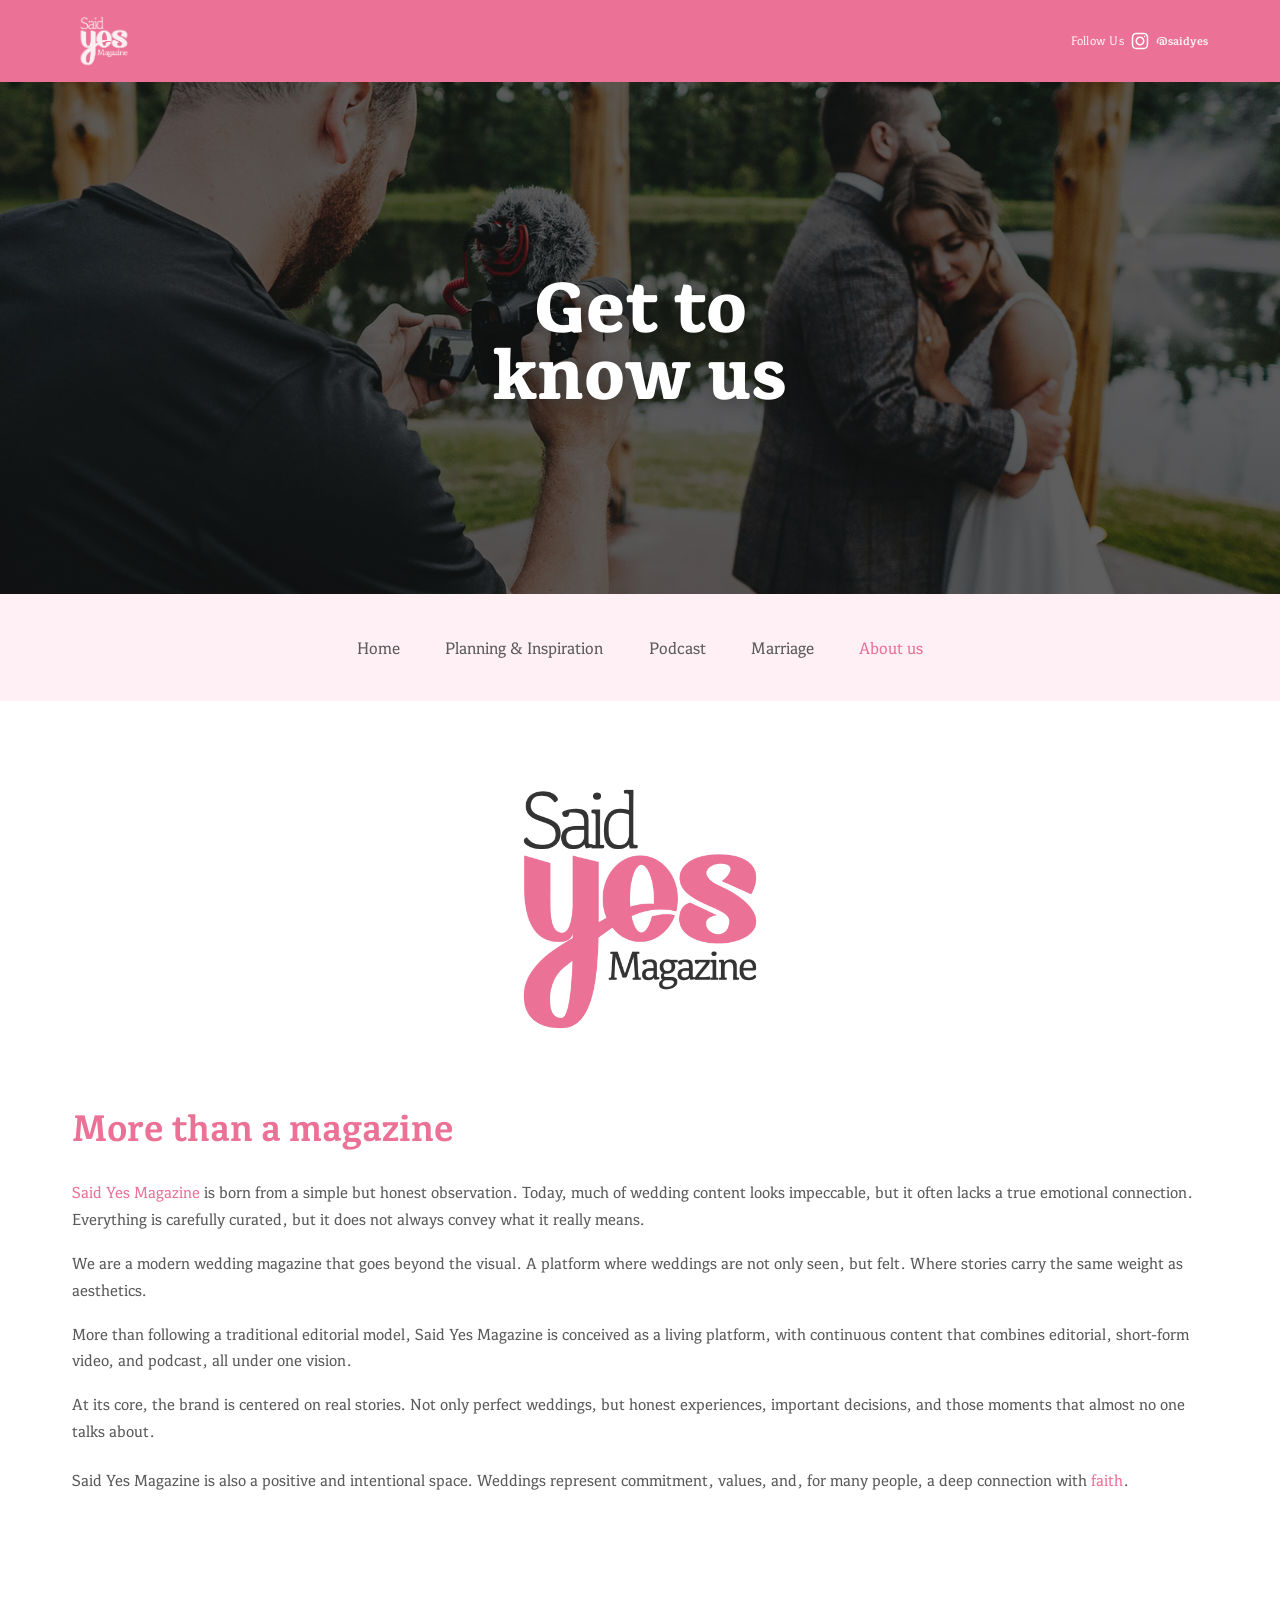
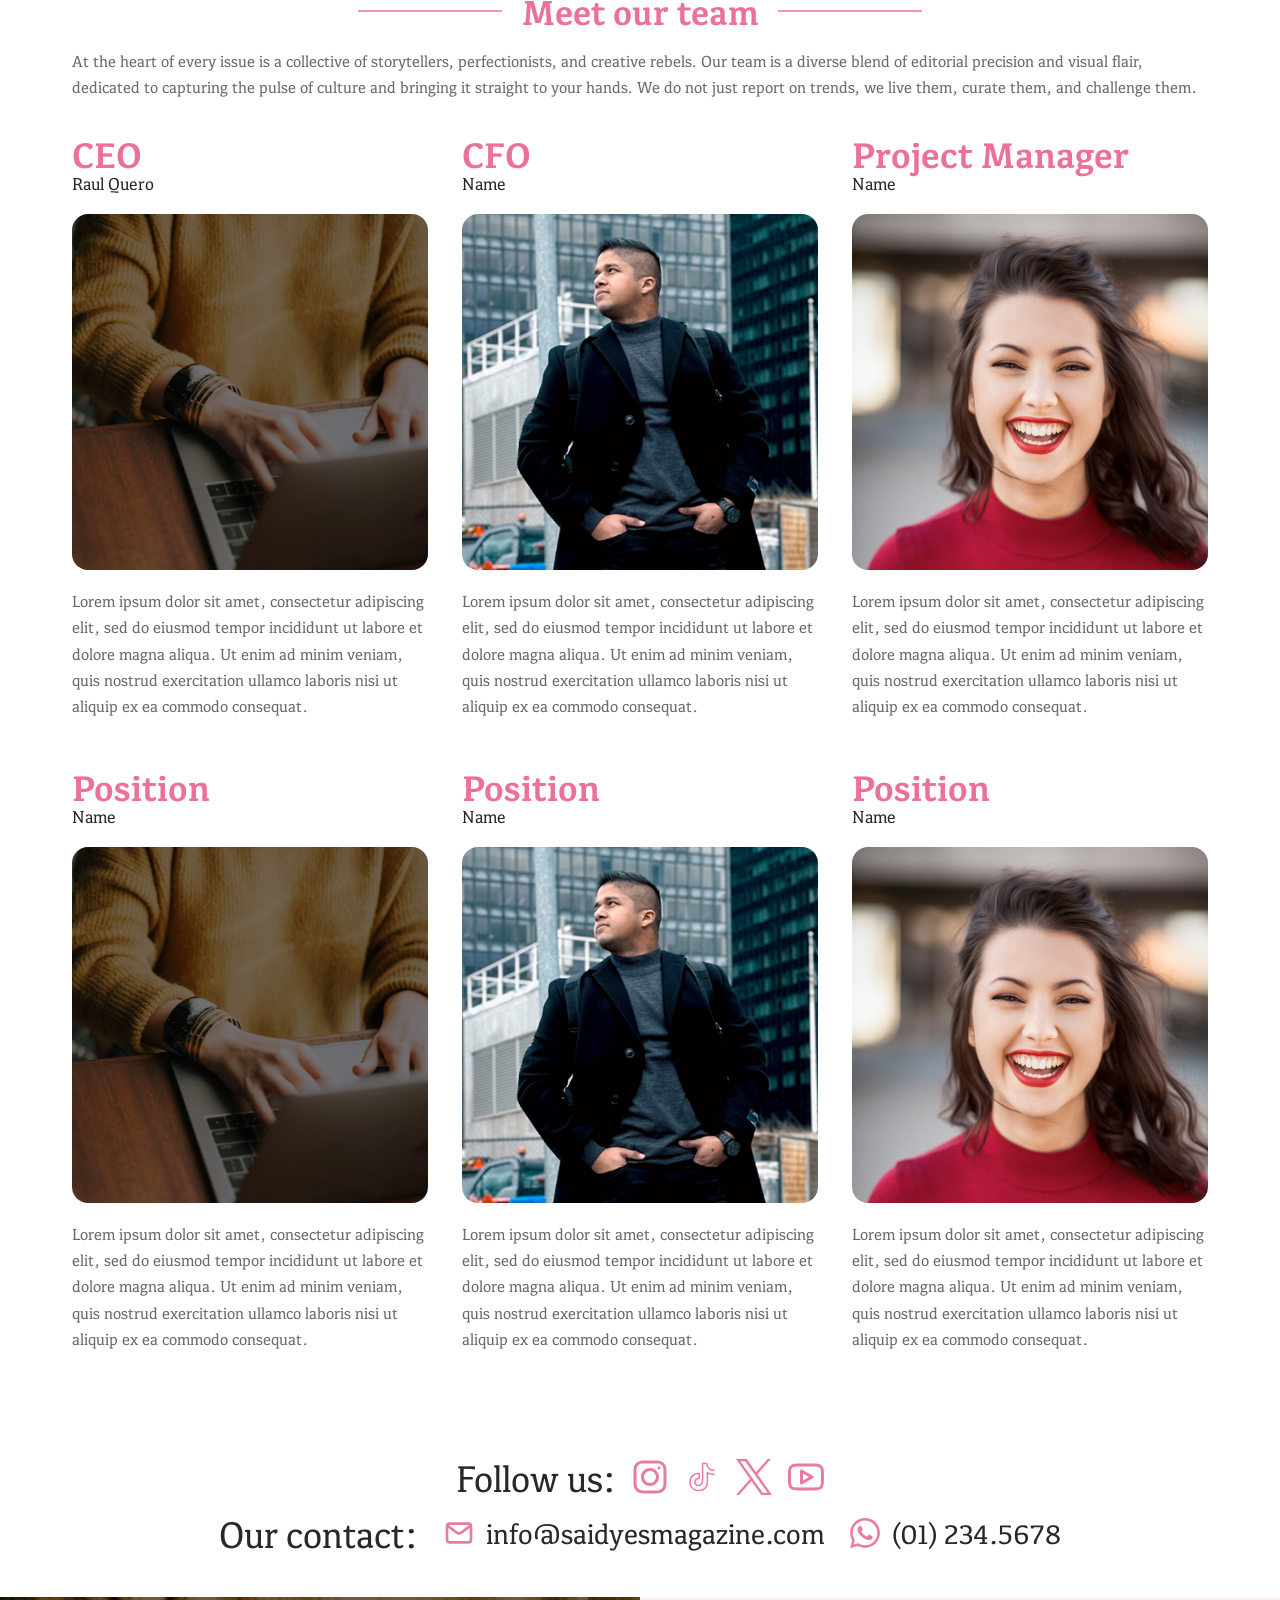
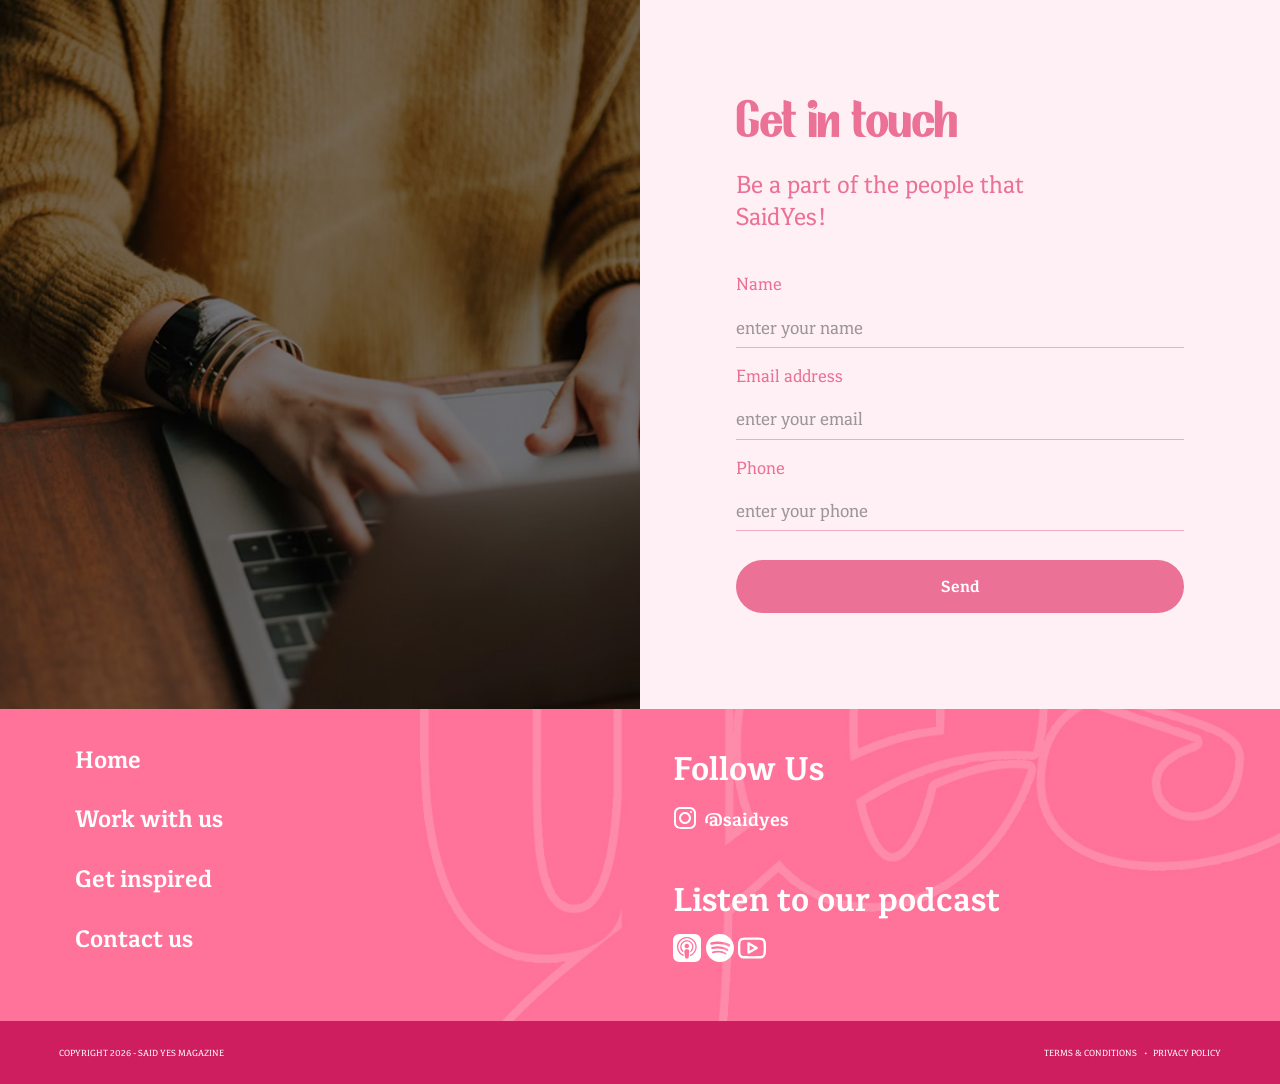
==== commit adfc0718: "Fix planning-choice responsive layout, remove box-shadows, update content and assets - planning.html" ====
--- a/about.html
+++ b/about.html
@@ -3,45 +3,50 @@
 <head>
   <meta charset="UTF-8">
   <meta name="viewport" content="width=device-width, initial-scale=1.0">
-  <meta name="description" content="About Said Yes Magazine — More than a magazine. Meet our team.">
-  <title>About Us — Said Yes Magazine</title>
+  <meta name="description" content="About Said Yes Magazine - More than a magazine. Meet our team.">
+  <title>About Us - Said Yes Magazine</title>
   <link rel="stylesheet" href="css/main.css">
 </head>
-<body>
-
-  <!-- =====================================================
-       HEADER
-       ===================================================== -->
+<body class="about-page">
   <header class="site-header">
-
     <div class="header-topbar">
       <div class="container">
-        <a href="index.html" class="header-logo" aria-label="Said Yes Magazine — Home">
-          <img src="logos/YES01.png" alt="Said Yes Magazine">
+        <a href="index.html" class="header-logo" aria-label="Said Yes Magazine home">
+          <img src="logos/SAID-YES-LOGO_CLEAR.png" alt="Said Yes Magazine">
         </a>
         <div class="header-social">
           <span class="social-label">Follow Us</span>
-          <span class="divider">|</span>
-          <a href="#" class="social-handle" target="_blank" rel="noopener">@SaidYes</a>
           <a href="#" class="social-icon-link" aria-label="Instagram" target="_blank" rel="noopener">
-            <img src="SVG-say-yes/SVG/instagram-svgrepo-com.svg" alt="" width="17" height="17" aria-hidden="true">
+            <img src="img/SVG/instagram-svgrepo-com.svg" alt="" width="18" height="18" aria-hidden="true">
           </a>
+          <a href="#" class="social-handle" target="_blank" rel="noopener">@saidyes</a>
         </div>
       </div>
     </div>
-
-    <nav class="site-nav" aria-label="Main navigation">
+  </header>
+
+  <main id="main-content" class="about-main">
+    <section class="page-hero about-hero" aria-label="About us hero">
+      <div class="page-hero__bg">
+        <img src="img/05 ABOUT US/ABOUTUS-HERO.jpg" alt="Behind the scenes of Said Yes Magazine">
+      </div>
+      <div class="page-hero__overlay about-hero__overlay">
+        <div class="container about-hero__inner">
+          <h1 class="page-hero__title about-hero__title">Get to<br>know us</h1>
+        </div>
+      </div>
+    </section>
+
+    <nav class="site-nav home-hero-nav" aria-label="Main navigation">
       <div class="container">
         <ul class="nav-list" id="nav-list" role="list">
           <li><a href="index.html">Home</a></li>
-          <li><a href="blog.html">Planning &amp; Inspiration</a></li>
+          <li><a href="planning.html">Planning &amp; Inspiration</a></li>
           <li><a href="podcast.html">Podcast</a></li>
           <li><a href="marriage.html">Marriage</a></li>
-          <li><a href="about.html">About Us</a></li>
+          <li><a href="about.html" class="active">About us</a></li>
         </ul>
-        <button class="nav-toggle" id="nav-toggle"
-                aria-label="Toggle navigation" aria-expanded="false"
-                aria-controls="nav-list">
+        <button class="nav-toggle" id="nav-toggle" aria-label="Toggle navigation" aria-expanded="false" aria-controls="nav-list">
           <span></span>
           <span></span>
           <span></span>
@@ -49,217 +54,162 @@
       </div>
     </nav>
 
-  </header>
-
-
-  <!-- =====================================================
-       MAIN CONTENT
-       ===================================================== -->
-  <main id="main-content">
-
-    <!-- ── 1. HERO ──────────────────────────────────────── -->
-    <section class="page-hero" aria-label="About Us hero">
-
-      <div class="page-hero__bg">
-        <img src="img/05 ABOUT US/ABOUTUS-HERO.jpg" alt="About Said Yes Magazine">
-      </div>
-
-      <div class="page-hero__overlay">
-        <div class="container">
-          <h1 class="page-hero__title">About Us</h1>
-        </div>
-      </div>
-
-    </section>
-
-
-    <!-- ── 2. MORE THAN A MAGAZINE ───────────────────────── -->
-    <section class="section magazine-info">
-      <div class="container">
-        <div class="magazine-info__grid">
-
-          <div class="magazine-info__logo">
-            <img src="logos/SAID-YES-LOGO01.png" alt="Said Yes Magazine">
-          </div>
-
-          <div class="magazine-info__content">
-            <h2>More than a magazine</h2>
-            <div class="magazine-info__text">
-              <p>Said Yes Magazine was born from a simple but beautiful observation: Most wedding venues today look beautiful, but often lack any emotional connection. The vision is to build a purpose-driven wedding magazine that goes beyond tradition, in a way that feels personal and meaningful to all.</p>
-              <p>Rather than following a traditional magazine format, Said Yes Magazine is committed to a living platform, with continuous content around advice about love, how to plan your proposal, tips on marriage and more.</p>
-              <p>At its core, the brand is centered on one core topic: The joy of perfect weddings, but honest experiences, thoughtful decisions, and the moments that people can't stop talking about. Every story we publish is told in a way that feels genuine and real — not curated or artificial.</p>
-              <p>Said Yes Magazine also aims to empower couples to make informed, positive and empowering decisions. From planning and design concepts, the magazine also wants to talk about relationships, intimacy, and marriage. We're proud to be a trusted and recognized voice in the wedding space and community.</p>
-              <p>The tone of the brand is warm, cultural, and intentionally. Authoritative, historical, cultural, and, most importantly, human.</p>
-              <p>At the heart of every issue is a collection of storytelling, craftsmanship, and creative vision. The Magazine is set to become a trusted and recognized name in the wedding space. Read these stories and feel the spirit of the brand in every word of weddings we cover.</p>
-            </div>
-          </div>
-
-        </div>
-      </div>
-    </section>
-
-
-    <!-- ── 3. MEET THE TEAM ──────────────────────────────── -->
-    <section class="section section--blush team-section">
-      <div class="container">
-
-        <h2 class="team-section__heading">Meet our team</h2>
-
-        <div class="team-grid">
-
-          <!-- Row 1 -->
-          <div class="team-card">
-            <div class="team-card__img">
-              <img src="img/05 ABOUT US/IMG-08.jpg" alt="Raul Quinn">
-            </div>
-            <div class="team-card__info">
-              <p class="team-card__role">CEO</p>
-              <h4 class="team-card__name">Raul Quinn</h4>
-              <p class="team-card__bio">Lorem ipsum dolor sit amet, consectetur adipiscing elit, sed do eiusmod tempor incididunt ut labore et dolore magna aliqua. Ut enim ad minim veniam quis nostrud exercitation ullamco laboris.</p>
-            </div>
-          </div>
-
-          <div class="team-card">
-            <div class="team-card__img">
-              <img src="img/05 ABOUT US/P1.jpg" alt="CFO Name">
-            </div>
-            <div class="team-card__info">
-              <p class="team-card__role">CFO</p>
-              <h4 class="team-card__name">Name</h4>
-              <p class="team-card__bio">Lorem ipsum dolor sit amet, consectetur adipiscing elit, sed do eiusmod tempor incididunt ut labore et dolore magna aliqua. Ut enim ad minim veniam quis nostrud exercitation ullamco laboris.</p>
-            </div>
-          </div>
-
-          <div class="team-card">
-            <div class="team-card__img">
-              <img src="img/05 ABOUT US/P2.jpg" alt="Project Manager Name">
-            </div>
-            <div class="team-card__info">
-              <p class="team-card__role">Project Manager</p>
-              <h4 class="team-card__name">Name</h4>
-              <p class="team-card__bio">Lorem ipsum dolor sit amet, consectetur adipiscing elit, sed do eiusmod tempor incididunt ut labore et dolore magna aliqua. Ut enim ad minim veniam quis nostrud exercitation ullamco laboris.</p>
-            </div>
-          </div>
-
-          <!-- Row 2 -->
-          <div class="team-card">
-            <div class="team-card__img">
-              <img src="img/05 ABOUT US/P3.jpg" alt="Position Name">
-            </div>
-            <div class="team-card__info">
-              <p class="team-card__role">Position</p>
-              <h4 class="team-card__name">Name</h4>
-              <p class="team-card__bio">Lorem ipsum dolor sit amet, consectetur adipiscing elit, sed do eiusmod tempor incididunt ut labore et dolore magna aliqua. Ut enim ad minim veniam quis nostrud exercitation ullamco laboris.</p>
-            </div>
-          </div>
-
-          <div class="team-card">
-            <div class="team-card__img img-placeholder">
-              <!-- <img src="img/team-05.jpg" alt="Position Name"> -->
-            </div>
-            <div class="team-card__info">
-              <p class="team-card__role">Position</p>
-              <h4 class="team-card__name">Name</h4>
-              <p class="team-card__bio">Lorem ipsum dolor sit amet, consectetur adipiscing elit, sed do eiusmod tempor incididunt ut labore et dolore magna aliqua. Ut enim ad minim veniam quis nostrud exercitation ullamco laboris.</p>
-            </div>
-          </div>
-
-          <div class="team-card">
-            <div class="team-card__img img-placeholder">
-              <!-- <img src="img/team-06.jpg" alt="Position Name"> -->
-            </div>
-            <div class="team-card__info">
-              <p class="team-card__role">Position</p>
-              <h4 class="team-card__name">Name</h4>
-              <p class="team-card__bio">Lorem ipsum dolor sit amet, consectetur adipiscing elit, sed do eiusmod tempor incididunt ut labore et dolore magna aliqua. Ut enim ad minim veniam quis nostrud exercitation ullamco laboris.</p>
-            </div>
-          </div>
-
-        </div>
-      </div>
-    </section>
-
-
-    <!-- ── 4. CONTACT BAR ────────────────────────────────── -->
-    <section class="contact-bar" aria-label="Follow us and contact">
-      <div class="container">
-        <div class="contact-bar__inner">
-
-          <div class="contact-bar__social">
-            <strong>Follow us:</strong>
-            <div class="contact-bar__icons">
-              <a href="#" aria-label="Instagram" target="_blank" rel="noopener">
-                <img src="SVG-say-yes/SVG/instagram-svgrepo-com.svg" alt="" width="20" height="20" aria-hidden="true">
-              </a>
-              <a href="#" aria-label="TikTok" target="_blank" rel="noopener">
-                <img src="SVG-say-yes/SVG/tik-tok-svgrepo-com.svg" alt="" width="20" height="20" aria-hidden="true">
-              </a>
-              <a href="#" aria-label="X / Twitter" target="_blank" rel="noopener">
-                <img src="SVG-say-yes/SVG/X_logo_2023_original.svg" alt="" width="20" height="20" aria-hidden="true">
-              </a>
-              <a href="#" aria-label="YouTube" target="_blank" rel="noopener">
-                <img src="SVG-say-yes/SVG/youtube-svgrepo-com.svg" alt="" width="20" height="20" aria-hidden="true">
-              </a>
-              <a href="#" aria-label="Apple Podcasts" target="_blank" rel="noopener">
-                <img src="SVG-say-yes/SVG/applepodcasts.svg" alt="" width="20" height="20" aria-hidden="true">
-              </a>
-            </div>
-          </div>
-
-          <div class="contact-bar__info">
-            <a href="mailto:contact@saidyes.com">
-              <img src="SVG-say-yes/SVG/email-svgrepo-com.svg" alt="" aria-hidden="true">
-              contact@saidyes.com
-            </a>
-            <a href="https://wa.me/10123456789" target="_blank" rel="noopener">
-              <img src="SVG-say-yes/SVG/whatsapp-svgrepo-com.svg" alt="" aria-hidden="true">
-              +01 234.5678
-            </a>
-          </div>
-
-        </div>
-      </div>
-    </section>
-
-
-    <!-- ── 5. GET IN TOUCH ───────────────────────────────── -->
-    <section class="section section--blush get-in-touch">
-      <div class="container">
-        <div class="git-grid">
-
-          <div class="git-lead">
-            <p class="git-eyebrow">Get in touch</p>
-            <h2>
-              Be a part of<br>
-              the that<br>
-              <span class="display">SaidYes!</span>
-            </h2>
-          </div>
-
-          <form class="git-form" novalidate>
-            <div class="form-group">
-              <input type="email" class="form-input" placeholder="Email address" aria-label="Email address">
-            </div>
-            <div class="form-group">
-              <input type="tel" class="form-input" placeholder="Phone" aria-label="Phone number">
-            </div>
-            <button type="submit" class="btn btn-primary">Send</button>
-          </form>
-
-        </div>
-      </div>
-    </section>
-
+    <section class="section about-story">
+      <div class="container about-story__container">
+        <div class="about-story__logo-wrap">
+          <img src="logos/SAID-YES-LOGO01.png" alt="Said Yes Magazine" class="about-story__logo">
+        </div>
+
+        <div class="about-story__content">
+          <p class="about-story__title">More than a magazine</p>
+          <p class="about-story__text"><span class="about-story__highlight">Said Yes Magazine</span> is born from a simple but honest observation. Today, much of wedding content looks impeccable, but it often lacks a true emotional connection. Everything is carefully curated, but it does not always convey what it really means.</p>
+          <p class="about-story__text">We are a modern wedding magazine that goes beyond the visual. A platform where weddings are not only seen, but felt. Where stories carry the same weight as aesthetics.</p>
+          <p class="about-story__text">More than following a traditional editorial model, Said Yes Magazine is conceived as a living platform, with continuous content that combines editorial, short-form video, and podcast, all under one vision.</p>
+          <p class="about-story__text">At its core, the brand is centered on real stories. Not only perfect weddings, but honest experiences, important decisions, and those moments that almost no one talks about.</p>
+          <p class="about-story__text about-story__text--closing">Said Yes Magazine is also a positive and intentional space. Weddings represent commitment, values, and, for many people, a deep connection with <span class="about-story__highlight">faith</span>.</p>
+        </div>
+      </div>
+    </section>
+
+    <section class="section about-team">
+      <div class="container">
+        <div class="about-team__heading-row">
+          <span class="about-team__line" aria-hidden="true"></span>
+          <p class="about-team__title">Meet our team</p>
+          <span class="about-team__line" aria-hidden="true"></span>
+        </div>
+        <p class="about-team__intro">At the heart of every issue is a collective of storytellers, perfectionists, and creative rebels. Our team is a diverse blend of editorial precision and visual flair, dedicated to capturing the pulse of culture and bringing it straight to your hands. We do not just report on trends, we live them, curate them, and challenge them.</p>
+
+        <div class="about-team__grid">
+          <article class="about-team-card">
+            <p class="about-team-card__role">CEO</p>
+            <p class="about-team-card__name">Raul Quero</p>
+            <div class="about-team-card__image-wrap">
+              <img src="img/05 ABOUT US/IMG-08.jpg" alt="Raul Quero" class="about-team-card__image">
+            </div>
+            <p class="about-team-card__bio">Lorem ipsum dolor sit amet, consectetur adipiscing elit, sed do eiusmod tempor incididunt ut labore et dolore magna aliqua. Ut enim ad minim veniam, quis nostrud exercitation ullamco laboris nisi ut aliquip ex ea commodo consequat.</p>
+          </article>
+
+          <article class="about-team-card">
+            <p class="about-team-card__role">CFO</p>
+            <p class="about-team-card__name">Name</p>
+            <div class="about-team-card__image-wrap">
+              <img src="img/05 ABOUT US/P1.jpg" alt="CFO portrait" class="about-team-card__image">
+            </div>
+            <p class="about-team-card__bio">Lorem ipsum dolor sit amet, consectetur adipiscing elit, sed do eiusmod tempor incididunt ut labore et dolore magna aliqua. Ut enim ad minim veniam, quis nostrud exercitation ullamco laboris nisi ut aliquip ex ea commodo consequat.</p>
+          </article>
+
+          <article class="about-team-card">
+            <p class="about-team-card__role">Project Manager</p>
+            <p class="about-team-card__name">Name</p>
+            <div class="about-team-card__image-wrap">
+              <img src="img/05 ABOUT US/P2.jpg" alt="Project manager portrait" class="about-team-card__image">
+            </div>
+            <p class="about-team-card__bio">Lorem ipsum dolor sit amet, consectetur adipiscing elit, sed do eiusmod tempor incididunt ut labore et dolore magna aliqua. Ut enim ad minim veniam, quis nostrud exercitation ullamco laboris nisi ut aliquip ex ea commodo consequat.</p>
+          </article>
+
+          <article class="about-team-card">
+            <p class="about-team-card__role">Position</p>
+            <p class="about-team-card__name">Name</p>
+            <div class="about-team-card__image-wrap">
+              <img src="img/05 ABOUT US/IMG-08.jpg" alt="Team member portrait" class="about-team-card__image">
+            </div>
+            <p class="about-team-card__bio">Lorem ipsum dolor sit amet, consectetur adipiscing elit, sed do eiusmod tempor incididunt ut labore et dolore magna aliqua. Ut enim ad minim veniam, quis nostrud exercitation ullamco laboris nisi ut aliquip ex ea commodo consequat.</p>
+          </article>
+
+          <article class="about-team-card">
+            <p class="about-team-card__role">Position</p>
+            <p class="about-team-card__name">Name</p>
+            <div class="about-team-card__image-wrap">
+              <img src="img/05 ABOUT US/P1.jpg" alt="Team member portrait" class="about-team-card__image">
+            </div>
+            <p class="about-team-card__bio">Lorem ipsum dolor sit amet, consectetur adipiscing elit, sed do eiusmod tempor incididunt ut labore et dolore magna aliqua. Ut enim ad minim veniam, quis nostrud exercitation ullamco laboris nisi ut aliquip ex ea commodo consequat.</p>
+          </article>
+
+          <article class="about-team-card">
+            <p class="about-team-card__role">Position</p>
+            <p class="about-team-card__name">Name</p>
+            <div class="about-team-card__image-wrap">
+              <img src="img/05 ABOUT US/P2.jpg" alt="Team member portrait" class="about-team-card__image">
+            </div>
+            <p class="about-team-card__bio">Lorem ipsum dolor sit amet, consectetur adipiscing elit, sed do eiusmod tempor incididunt ut labore et dolore magna aliqua. Ut enim ad minim veniam, quis nostrud exercitation ullamco laboris nisi ut aliquip ex ea commodo consequat.</p>
+          </article>
+        </div>
+      </div>
+    </section>
+
+    <section class="about-contact-strip" aria-label="Follow us and contact">
+      <div class="container about-contact-strip__container">
+        <div class="about-contact-strip__row">
+          <p class="about-contact-strip__label">Follow us:</p>
+          <div class="about-contact-strip__icons">
+            <a href="#" aria-label="Instagram" target="_blank" rel="noopener" class="about-contact-strip__icon-link">
+              <img src="img/SVG/instagram-svgrepo-com.svg" alt="" width="28" height="28" aria-hidden="true">
+            </a>
+            <a href="#" aria-label="TikTok" target="_blank" rel="noopener" class="about-contact-strip__icon-link">
+              <img src="img/SVG/tik-tok-svgrepo-com.svg" alt="" width="28" height="28" aria-hidden="true">
+            </a>
+            <a href="#" aria-label="X" target="_blank" rel="noopener" class="about-contact-strip__icon-link">
+              <img src="img/SVG/X_logo_2023_original.svg" alt="" width="28" height="28" aria-hidden="true">
+            </a>
+            <a href="#" aria-label="YouTube" target="_blank" rel="noopener" class="about-contact-strip__icon-link">
+              <img src="img/SVG/youtube-svgrepo-com.svg" alt="" width="28" height="28" aria-hidden="true">
+            </a>
+          </div>
+        </div>
+
+        <div class="about-contact-strip__row about-contact-strip__row--contact">
+          <p class="about-contact-strip__label">Our contact:</p>
+          <a href="mailto:info@saidyesmagazine.com" class="about-contact-strip__contact-link">
+            <img src="img/SVG/email-svgrepo-com.svg" alt="" width="28" height="28" aria-hidden="true">
+            <span>info@saidyesmagazine.com</span>
+          </a>
+          <a href="https://wa.me/012345678" class="about-contact-strip__contact-link" target="_blank" rel="noopener">
+            <img src="img/SVG/whatsapp-svgrepo-com.svg" alt="" width="28" height="28" aria-hidden="true">
+            <span>(01) 234.5678</span>
+          </a>
+        </div>
+      </div>
+    </section>
+
+    <section class="section contact-section about-contact-section">
+      <div class="contact-section__split">
+        <div class="contact-section__media">
+          <div class="container contact-section__media-inner">
+            <div class="contact-visual">
+              <img src="img/05 ABOUT US/IMG-08.jpg" alt="Working on Said Yes Magazine">
+            </div>
+          </div>
+        </div>
+
+        <div class="contact-section__form-side">
+          <div class="container contact-section__form-inner">
+            <form class="contact-form" novalidate>
+              <p class="contact-form__title">Get in touch</p>
+              <p class="contact-form__intro">Be a part of the people that<br>SaidYes!</p>
+              <div class="contact-form__group">
+                <label class="contact-form__label" for="about-name">Name</label>
+                <input id="about-name" type="text" class="contact-form__input" placeholder="enter your name">
+              </div>
+              <div class="contact-form__group">
+                <label class="contact-form__label" for="about-email">Email address</label>
+                <input id="about-email" type="email" class="contact-form__input" placeholder="enter your email">
+              </div>
+              <div class="contact-form__group">
+                <label class="contact-form__label" for="about-phone">Phone</label>
+                <input id="about-phone" type="tel" class="contact-form__input" placeholder="enter your phone">
+              </div>
+              <a class="contact-form__submit" href="mailto:info@saidyesmagazine.com">Send</a>
+            </form>
+          </div>
+        </div>
+      </div>
+    </section>
   </main>
 
-
-  <!-- =====================================================
-       FOOTER
-       ===================================================== -->
   <footer class="site-footer" aria-label="Site footer">
     <div class="container">
       <div class="footer-inner">
-
         <div class="footer-left">
           <ul class="footer-links" role="list">
             <li><a href="index.html">Home</a></li>
@@ -267,41 +217,42 @@
             <li><a href="#">Get inspired</a></li>
             <li><a href="#">Contact us</a></li>
           </ul>
-
+        </div>
+
+        <div class="footer-right">
           <div class="footer-follow">
-            <span class="follow-label">Follow Us</span>
-            <a href="#" class="follow-handle" target="_blank" rel="noopener">@SaidYes</a>
-            <span class="follow-podcast">Listen to our podcast</span>
-            <div class="footer-social-icons" role="list">
-              <a href="#" aria-label="Instagram" target="_blank" rel="noopener" role="listitem">
-                <img src="SVG-say-yes/SVG/instagram-svgrepo-com.svg" alt="" width="20" height="20" aria-hidden="true">
+            <p class="footer-follow__title">Follow Us</p>
+            <a href="#" class="footer-follow__handle" target="_blank" rel="noopener">
+              <img src="img/SVG/instagram-svgrepo-com.svg" alt="" width="24" height="24" aria-hidden="true">
+              <span>@saidyes</span>
+            </a>
+          </div>
+
+          <div class="footer-podcast">
+            <p class="footer-podcast__title">Listen to our podcast</p>
+            <div class="footer-podcast__icons">
+              <a href="#" aria-label="Apple Podcasts" target="_blank" rel="noopener">
+                <img src="img/SVG/applepodcasts.svg" alt="" width="28" height="28" aria-hidden="true">
               </a>
-              <a href="#" aria-label="TikTok" target="_blank" rel="noopener" role="listitem">
-                <img src="SVG-say-yes/SVG/tik-tok-svgrepo-com.svg" alt="" width="20" height="20" aria-hidden="true">
+              <a href="#" aria-label="Spotify" target="_blank" rel="noopener">
+                <img src="img/SVG/spotify.svg" alt="" width="28" height="28" aria-hidden="true">
               </a>
-              <a href="#" aria-label="YouTube" target="_blank" rel="noopener" role="listitem">
-                <img src="SVG-say-yes/SVG/youtube-svgrepo-com.svg" alt="" width="20" height="20" aria-hidden="true">
+              <a href="#" aria-label="YouTube" target="_blank" rel="noopener">
+                <img src="img/SVG/youtube-svgrepo-com.svg" alt="" width="28" height="28" aria-hidden="true">
               </a>
-              <a href="#" aria-label="Apple Podcasts" target="_blank" rel="noopener" role="listitem">
-                <img src="SVG-say-yes/SVG/applepodcasts.svg" alt="" width="20" height="20" aria-hidden="true">
-              </a>
-            </div>
-          </div>
-        </div>
-
-        <div class="footer-right">
-          <img src="logos/SAID-YES-LOGO01.png" alt="Said Yes Magazine" class="footer-logo" loading="lazy">
-        </div>
-
+            </div>
+          </div>
+        </div>
       </div>
     </div>
 
     <div class="footer-bottom">
       <div class="container">
-        <p>Copyright &copy; <span id="footer-year"></span> Said Yes Magazine</p>
+        <p>Copyright <span id="footer-year"></span> - Said Yes Magazine</p>
         <nav class="footer-bottom-links" aria-label="Footer legal links">
-          <a href="#">Privacy Policy</a>
-          <a href="#">Terms of Use</a>
+          <a href="#">Terms &amp; conditions</a>
+          <span class="footer-bottom-separator" aria-hidden="true">•</span>
+          <a href="#">Privacy policy</a>
         </nav>
       </div>
     </div>
--- a/css/main.css
+++ b/css/main.css
@@ -215,7 +215,7 @@
 h3 { font-size: clamp(1.2rem, 3vw, 1.75rem); }
 h4 { font-size: 1.125rem; }
 
-p { margin-bottom: var(--sp-sm); }
+
 p:last-child { margin-bottom: 0; }
 
 .display {
@@ -377,7 +377,6 @@
 .site-nav {
   background-color: var(--white);
   border-bottom: 1px solid rgba(40, 40, 40, 0.07);
-  box-shadow: var(--shadow-sm);
 }
 
 .site-nav .container {
@@ -466,26 +465,31 @@
 }
 
 /* Home header matches the approved pink-first art direction */
-.home-page .header-topbar {
+.home-page .header-topbar,
+.about-page .header-topbar {
   background-color: var(--pink);
   border-bottom: none;
   padding: 0.55em 0 0.6em;
 }
 
-.home-page .site-nav {
+.home-page .site-nav,
+.about-page .site-nav {
   display: none;
 }
 
-.home-page .header-logo img {
+.home-page .header-logo img,
+.about-page .header-logo img {
   height: 4em;
 }
 
-.home-page .header-topbar .container {
+.home-page .header-topbar .container,
+.about-page .header-topbar .container {
   justify-content: space-between;
   align-items: center;
 }
 
-.home-page .header-social {
+.home-page .header-social,
+.about-page .header-social {
   display: flex;
   align-items: center;
   gap: 0.55em;
@@ -495,46 +499,71 @@
 }
 
 .home-page .header-social .social-label,
-.home-page .header-social .social-handle {
+.home-page .header-social .social-handle,
+.about-page .header-social .social-label,
+.about-page .header-social .social-handle {
   color: var(--blush);
 }
 
-.home-page .header-social .social-handle {
+.home-page .header-social .social-handle,
+.about-page .header-social .social-handle {
   font-size: 0.92em;
   text-transform: lowercase;
 }
 
-.home-page .header-social .social-icon-link {
+.home-page .header-social .social-icon-link,
+.about-page .header-social .social-icon-link {
   display: inline-flex;
   align-items: center;
   justify-content: center;
 }
 
-.home-page .header-social .social-icon-link img {
+.home-page .header-social .social-icon-link img,
+.about-page .header-social .social-icon-link img {
   filter: brightness(0) saturate(100%) invert(96%) sepia(19%) saturate(277%) hue-rotate(292deg) brightness(104%) contrast(101%);
 }
 
-.home-page .nav-toggle {
+.home-page .nav-toggle,
+.about-page .nav-toggle {
   display: none;
 }
 
-.home-page .home-hero-nav {
+.home-page .home-hero-nav,
+.about-page .home-hero-nav,
+.planning-page .home-hero-nav,
+.podcast-page .home-hero-nav,
+.marriage-page .home-hero-nav {
   display: block;
   background-color: var(--blush);
   border-bottom: none;
   box-shadow: none;
 }
 
-.home-page .home-hero-nav .container {
+.home-page .home-hero-nav .container,
+.about-page .home-hero-nav .container,
+.planning-page .home-hero-nav .container,
+.podcast-page .home-hero-nav .container,
+.marriage-page .home-hero-nav .container {
+  display: flex;
+  align-items: center;
   justify-content: center;
+  position: relative;
   padding-block: 2em;
 }
 
-.home-page .home-hero-nav .nav-list {
+.home-page .home-hero-nav .nav-list,
+.about-page .home-hero-nav .nav-list,
+.planning-page .home-hero-nav .nav-list,
+.podcast-page .home-hero-nav .nav-list,
+.marriage-page .home-hero-nav .nav-list {
   gap: 0.5em;
 }
 
-.home-page .home-hero-nav .nav-list li a {
+.home-page .home-hero-nav .nav-list li a,
+.about-page .home-hero-nav .nav-list li a,
+.planning-page .home-hero-nav .nav-list li a,
+.podcast-page .home-hero-nav .nav-list li a,
+.marriage-page .home-hero-nav .nav-list li a {
   font-size: 1.08em;
   font-weight: 400;
   letter-spacing: 0;
@@ -543,12 +572,24 @@
   padding: 0.42em 1.08em;
 }
 
-.home-page .home-hero-nav .nav-list li a::after {
+.home-page .home-hero-nav .nav-list li a::after,
+.about-page .home-hero-nav .nav-list li a::after,
+.planning-page .home-hero-nav .nav-list li a::after,
+.podcast-page .home-hero-nav .nav-list li a::after,
+.marriage-page .home-hero-nav .nav-list li a::after {
   display: none;
 }
 
 .home-page .home-hero-nav .nav-list li a:hover,
-.home-page .home-hero-nav .nav-list li a.active {
+.home-page .home-hero-nav .nav-list li a.active,
+.about-page .home-hero-nav .nav-list li a:hover,
+.about-page .home-hero-nav .nav-list li a.active,
+.planning-page .home-hero-nav .nav-list li a:hover,
+.planning-page .home-hero-nav .nav-list li a.active,
+.podcast-page .home-hero-nav .nav-list li a:hover,
+.podcast-page .home-hero-nav .nav-list li a.active,
+.marriage-page .home-hero-nav .nav-list li a:hover,
+.marriage-page .home-hero-nav .nav-list li a.active {
   color: var(--pink);
 }
 
@@ -631,36 +672,43 @@
 }
 
 @media (max-width: 640px) {
-  .home-page .header-topbar {
+  .home-page .header-topbar,
+  .marriage-page .header-topbar {
     padding: 0.45em 0 0.5em;
   }
 
-  .home-page .header-logo img {
+  .home-page .header-logo img,
+  .marriage-page .header-logo img {
     height: 2.35em;
   }
 
-  .home-page .header-social {
+  .home-page .header-social,
+  .marriage-page .header-social {
     gap: 0.4em;
     font-size: 0.68em;
   }
 
-  .home-page .home-hero-nav .container {
+  .home-page .home-hero-nav .container,
+  .marriage-page .home-hero-nav .container {
     justify-content: flex-end;
     padding-block: 2em;
   }
 
-  .home-page .home-hero-nav .nav-toggle {
+  .home-page .home-hero-nav .nav-toggle,
+  .marriage-page .home-hero-nav .nav-toggle {
     display: flex;
     position: static;
   }
 
-  .home-page .home-hero-nav .nav-list {
+  .home-page .home-hero-nav .nav-list,
+  .marriage-page .home-hero-nav .nav-list {
     background-color: var(--blush);
     border-top: 1px solid rgba(235, 113, 150, 0.2);
     box-shadow: none;
   }
 
-  .home-page .home-hero-nav .nav-list li a {
+  .home-page .home-hero-nav .nav-list li a,
+  .marriage-page .home-hero-nav .nav-list li a {
     font-size: 1em;
     padding: 0.9em var(--container-pad);
   }
@@ -689,17 +737,20 @@
 }
 
 @media (max-width: 960px) and (min-width: 641px) {
-  .home-page .home-hero-nav .container {
+  .home-page .home-hero-nav .container,
+  .marriage-page .home-hero-nav .container {
     padding-block: 2em;
   }
 
-  .home-page .home-hero-nav .nav-list {
+  .home-page .home-hero-nav .nav-list,
+  .marriage-page .home-hero-nav .nav-list {
     gap: 0.3em;
     flex-wrap: wrap;
     justify-content: center;
   }
 
-  .home-page .home-hero-nav .nav-list li a {
+  .home-page .home-hero-nav .nav-list li a,
+  .marriage-page .home-hero-nav .nav-list li a {
     font-size: 0.98em;
     padding: 0.42em 0.82em;
   }
@@ -893,7 +944,7 @@
   text-transform: uppercase;
   border-radius: var(--radius-pill);
   transition: background-color var(--transition), color var(--transition),
-              box-shadow var(--transition), transform var(--transition);
+              transform var(--transition);
   cursor: pointer;
   border: 2px solid transparent;
   white-space: nowrap;
@@ -912,7 +963,6 @@
 .btn-primary:hover {
   background-color: var(--pink-dark);
   border-color: var(--pink-dark);
-  box-shadow: 0 4px 14px rgba(235, 113, 150, 0.4);
 }
 
 .btn-outline {
@@ -942,12 +992,10 @@
   background-color: var(--white);
   border-radius: var(--radius-md);
   overflow: hidden;
-  box-shadow: var(--shadow-sm);
-  transition: box-shadow var(--transition), transform var(--transition);
+  transition: transform var(--transition);
 }
 
 .card:hover {
-  box-shadow: var(--shadow);
   transform: translateY(-3px);
 }
 
@@ -1022,7 +1070,7 @@
   font-size: 0.9em;
   color: var(--dark);
   background-color: var(--white);
-  transition: border-color var(--transition), box-shadow var(--transition);
+  transition: border-color var(--transition);
   outline: none;
 }
 
@@ -1252,7 +1300,7 @@
 
 .hero-home img {
   width: 100%;
-  height: calc(100vh - var(--topbar-height) - var(--nav-height));
+  height: 32em;
   object-fit: cover;
   object-position: center top;
   display: block;
@@ -1612,6 +1660,7 @@
 .home-page .hero-home {
   background-color: transparent;
   position: relative;
+  min-height: 32em;
 }
 
 .home-page .hero-home::after {
@@ -1620,7 +1669,7 @@
 
 .home-page .hero-home img {
   width: 100%;
-  height: calc(100vh - var(--topbar-height) - var(--nav-height));
+  height: 32em;
   object-fit: cover;
   object-position: center top;
 }
@@ -1781,37 +1830,53 @@
   width: 100%;
 }
 
-.home-page .contact-section {
+.home-page .contact-section,
+.about-page .contact-section {
   background-color: var(--white);
   padding-block: 0;
 }
 
-.home-page .contact-section__split {
+.home-page .contact-section__split,
+.about-page .contact-section__split {
   display: flex;
   align-items: stretch;
 }
 
 .home-page .contact-section__media,
-.home-page .contact-section__form-side {
+.home-page .contact-section__form-side,
+.about-page .contact-section__media,
+.about-page .contact-section__form-side {
   flex: 0 0 50%;
   min-width: 0;
   display: flex;
 }
 
 .home-page .contact-section__media-inner,
-.home-page .contact-section__form-inner {
+.home-page .contact-section__form-inner,
+.about-page .contact-section__media-inner,
+.about-page .contact-section__form-inner {
   height: 100%;
   width: 100%;
+  max-width: none;
+  margin-inline: 0;
   padding-inline: 0;
 }
 
-.home-page .contact-visual {
+.home-page .contact-section__media-inner,
+.about-page .contact-section__media-inner {
+  display: flex;
+}
+
+.home-page .contact-visual,
+.about-page .contact-visual {
   flex: 1 1 auto;
+  height: 100%;
   min-height: 100%;
   overflow: hidden;
 }
 
-.home-page .contact-visual img {
+.home-page .contact-visual img,
+.about-page .contact-visual img {
   width: 100%;
   height: 100%;
   object-fit: cover;
@@ -1819,7 +1884,8 @@
   display: block;
 }
 
-.home-page .contact-form {
+.home-page .contact-form,
+.about-page .contact-form {
   display: flex;
   flex-direction: column;
   height: 100%;
@@ -1829,7 +1895,8 @@
   background-color: var(--blush);
 }
 
-.home-page .contact-form__title {
+.home-page .contact-form__title,
+.about-page .contact-form__title {
   font-size: 2em;
   font-weight: 400;
   line-height: 1.2;
@@ -1837,33 +1904,38 @@
   margin-bottom: 0.12em;
 }
 
-.home-page .contact-form__accent {
+.home-page .contact-form__accent,
+.about-page .contact-form__accent {
   font-size: 1.9em;
   font-weight: 700;
   color: var(--pink);
 }
 
-.home-page .contact-form__intro {
+.home-page .contact-form__intro,
+.about-page .contact-form__intro {
   font-size: 1.28em;
   color: var(--pink);
   line-height: 1.45;
   margin-bottom: 0.8em;
 }
 
-.home-page .contact-form__label {
+.home-page .contact-form__label,
+.about-page .contact-form__label {
   display: block;
   font-size: 1.05em;
   color: var(--pink);
   margin-bottom: 0.3em;
 }
 
-.home-page .contact-form__group {
+.home-page .contact-form__group,
+.about-page .contact-form__group {
   display: flex;
   flex-direction: column;
   gap: 0.12em;
 }
 
-.home-page .contact-form__input {
+.home-page .contact-form__input,
+.about-page .contact-form__input {
   width: 100%;
   padding: 0.5em 0;
   border: none;
@@ -1875,17 +1947,21 @@
   outline: none;
 }
 
-.home-page .contact-form__input::placeholder {
+.home-page .contact-form__input::placeholder,
+.about-page .contact-form__input::placeholder {
   color: rgba(90, 90, 90, 0.6);
 }
 
-.home-page .contact-form__input:focus {
+.home-page .contact-form__input:focus,
+.about-page .contact-form__input:focus {
   box-shadow: none;
   border-bottom-color: var(--pink);
 }
 
-.home-page .contact-form__submit {
-  align-self: flex-start;
+.home-page .contact-form__submit,
+.about-page .contact-form__submit,
+.podcast-page .contact-form__submit {
+  text-align: center;
   min-width: 12.8em;
   margin-top: 1em;
   padding: 0.75em 2.2em;
@@ -1898,8 +1974,40 @@
   cursor: pointer;
 }
 
+.about-page .about-contact-section .contact-form {
+  gap: 0.75em;
+}
+
+.about-page .about-contact-section .contact-form__title {
+  font-family: var(--font-display);
+  font-size: 3.3em;
+  font-weight: 400;
+  line-height: 0.92;
+  margin-bottom: 0.28em;
+}
+
+.about-page .about-contact-section .contact-form__intro {
+  font-size: 1.6em;
+  line-height: 1.22;
+  margin-bottom: 1em;
+}
+
+.about-page .about-contact-section .contact-form__label {
+  font-size: 1.15em;
+}
+
+.about-page .about-contact-section .contact-form__input {
+  font-size: 1.18em;
+}
+
+.about-page .about-contact-section .contact-form__submit {
+  font-size: 1.05em;
+}
+
 .home-page .site-footer,
-.planning-page .site-footer {
+.planning-page .site-footer,
+.about-page .site-footer,
+.marriage-page .site-footer {
   background-color: var(--pink);
   background-image: url('../img/01 HOME/FOOTER-BG.jpg');
   background-position: right center;
@@ -1909,7 +2017,10 @@
 }
 
 .home-page .footer-inner,
-.planning-page .footer-inner {
+.planning-page .footer-inner,
+.about-page .footer-inner,
+.podcast-page .footer-inner,
+.marriage-page .footer-inner {
   grid-template-columns: 1fr 1fr;
   gap: 0.5em;
   align-items: start;
@@ -1917,13 +2028,19 @@
 }
 
 .home-page .footer-left,
-.planning-page .footer-left {
+.planning-page .footer-left,
+.about-page .footer-left,
+.podcast-page .footer-left,
+.marriage-page .footer-left {
   gap: 0;
   padding: 1.85em 0 1.6em 0.2em;
 }
 
 .home-page .footer-links,
-.planning-page .footer-links {
+.planning-page .footer-links,
+.about-page .footer-links,
+.podcast-page .footer-links,
+.marriage-page .footer-links {
   gap: 1.18em;
 }
 
@@ -1938,18 +2055,42 @@
 .planning-page .footer-follow__handle,
 .planning-page .footer-podcast__title,
 .planning-page .footer-bottom,
-.planning-page .footer-bottom-links a {
+.planning-page .footer-bottom-links a,
+.marriage-page .footer-links a,
+.marriage-page .footer-follow__title,
+.marriage-page .footer-follow__handle,
+.marriage-page .footer-podcast__title,
+.marriage-page .footer-bottom,
+.marriage-page .footer-bottom-links a,
+.about-page .footer-links a,
+.about-page .footer-follow__title,
+.about-page .footer-follow__handle,
+.about-page .footer-podcast__title,
+.about-page .footer-bottom,
+.about-page .footer-bottom-links a,
+.podcast-page .footer-links a,
+.podcast-page .footer-follow__title,
+.podcast-page .footer-follow__handle,
+.podcast-page .footer-podcast__title,
+.podcast-page .footer-bottom,
+.podcast-page .footer-bottom-links a {
   color: var(--white);
 }
 
 .home-page .footer-links a,
-.planning-page .footer-links a {
+.planning-page .footer-links a,
+.about-page .footer-links a,
+.podcast-page .footer-links a,
+.marriage-page .footer-links a {
   font-size: 1.55em;
   font-weight: 700;
 }
 
 .home-page .footer-right,
-.planning-page .footer-right {
+.planning-page .footer-right,
+.about-page .footer-right,
+.podcast-page .footer-right,
+.marriage-page .footer-right {
   display: flex;
   flex-direction: column;
   align-items: flex-start;
@@ -1961,7 +2102,13 @@
 .home-page .footer-follow,
 .home-page .footer-podcast,
 .planning-page .footer-follow,
-.planning-page .footer-podcast {
+.planning-page .footer-podcast,
+.about-page .footer-follow,
+.about-page .footer-podcast,
+.podcast-page .footer-follow,
+.podcast-page .footer-podcast,
+.marriage-page .footer-follow,
+.marriage-page .footer-podcast {
   display: flex;
   flex-direction: column;
   gap: 0.45em;
@@ -1970,14 +2117,23 @@
 .home-page .footer-follow__title,
 .home-page .footer-podcast__title,
 .planning-page .footer-follow__title,
-.planning-page .footer-podcast__title {
+.planning-page .footer-podcast__title,
+.about-page .footer-follow__title,
+.about-page .footer-podcast__title,
+.podcast-page .footer-follow__title,
+.podcast-page .footer-podcast__title,
+.marriage-page .footer-follow__title,
+.marriage-page .footer-podcast__title {
   font-size: 2.15em;
   font-weight: 700;
   margin: 0;
 }
 
 .home-page .footer-follow__handle,
-.planning-page .footer-follow__handle {
+.planning-page .footer-follow__handle,
+.about-page .footer-follow__handle,
+.podcast-page .footer-follow__handle,
+.marriage-page .footer-follow__handle {
   display: inline-flex;
   align-items: center;
   gap: 0.4em;
@@ -1988,44 +2144,66 @@
 .home-page .footer-follow__handle img,
 .home-page .footer-podcast__icons img,
 .planning-page .footer-follow__handle img,
-.planning-page .footer-podcast__icons img {
+.planning-page .footer-podcast__icons img,
+.about-page .footer-follow__handle img,
+.about-page .footer-podcast__icons img,
+.podcast-page .footer-follow__handle img,
+.podcast-page .footer-podcast__icons img,
+.marriage-page .footer-follow__handle img,
+.marriage-page .footer-podcast__icons img {
   filter: brightness(0) saturate(100%) invert(100%);
 }
 
 .home-page .footer-podcast__icons,
-.planning-page .footer-podcast__icons {
+.planning-page .footer-podcast__icons,
+.about-page .footer-podcast__icons,
+.podcast-page .footer-podcast__icons,
+.marriage-page .footer-podcast__icons {
   display: flex;
   align-items: center;
   gap: 0.3em;
 }
 
 .home-page .footer-logo,
-.planning-page .footer-logo {
+.planning-page .footer-logo,
+.about-page .footer-logo,
+.podcast-page .footer-logo,
+.marriage-page .footer-logo {
   display: none;
 }
 
 .home-page .footer-bottom,
-.planning-page .footer-bottom {
+.planning-page .footer-bottom,
+.about-page .footer-bottom,
+.podcast-page .footer-bottom,
+.marriage-page .footer-bottom {
   margin-top: 0;
   background-color: #cf1e5f;
   border-top: none;
 }
 
 .home-page .footer-bottom .container,
-.planning-page .footer-bottom .container {
+.planning-page .footer-bottom .container,
+.about-page .footer-bottom .container,
+.podcast-page .footer-bottom .container,
+.marriage-page .footer-bottom .container {
   min-height: 3.35em;
   font-size: 0.58em;
   text-transform: uppercase;
 }
 
 .home-page .footer-bottom-links,
-.planning-page .footer-bottom-links {
+.planning-page .footer-bottom-links,
+.about-page .footer-bottom-links,
+.marriage-page .footer-bottom-links {
   gap: 0.7em;
   align-items: center;
 }
 
 .home-page .footer-bottom-separator,
-.planning-page .footer-bottom-separator {
+.planning-page .footer-bottom-separator,
+.about-page .footer-bottom-separator,
+.marriage-page .footer-bottom-separator {
   color: var(--white);
   opacity: 0.8;
 }
@@ -2069,14 +2247,14 @@
 }
 
 .planning-page .page-hero {
-  min-height: 58vh;
+  min-height: 32em;
 }
 
 .planning-page .page-hero__overlay {
   display: flex;
   align-items: center;
   justify-content: center;
-  min-height: 100vh;
+  min-height: 32em;
   padding: 0;
   background: linear-gradient(to bottom, rgba(40,40,40,0.16) 0%, rgba(40,40,40,0.32) 100%);
 }
@@ -2089,6 +2267,10 @@
 
 .planning-page .site-nav {
   display: none;
+}
+
+.planning-page .home-hero-nav {
+  display: block;
 }
 
 .planning-page .planning-hero-nav {
@@ -2125,6 +2307,73 @@
   color: var(--pink);
 }
 
+.marriage-page .header-topbar {
+  background-color: var(--pink);
+  border-bottom: none;
+  padding: 0.55em 0 0.6em;
+}
+
+.marriage-page .header-topbar .container {
+  justify-content: space-between;
+  align-items: center;
+}
+
+.marriage-page .header-logo img {
+  height: 3.1em;
+}
+
+.marriage-page .header-social {
+  display: flex;
+  align-items: center;
+  gap: 0.55em;
+  color: var(--blush);
+  font-size: 0.8em;
+  font-weight: 700;
+}
+
+.marriage-page .header-social .social-label,
+.marriage-page .header-social .social-handle {
+  color: var(--blush);
+}
+
+.marriage-page .header-social .social-handle {
+  font-size: 0.92em;
+  text-transform: lowercase;
+}
+
+.marriage-page .header-social .social-icon-link img {
+  filter: brightness(0) saturate(100%) invert(96%) sepia(19%) saturate(277%) hue-rotate(292deg) brightness(104%) contrast(101%);
+}
+
+.marriage-page .site-nav {
+  display: none;
+}
+
+.marriage-page .page-hero {
+  min-height: 32em;
+}
+
+.marriage-page .page-hero__overlay {
+  display: flex;
+  align-items: center;
+  justify-content: center;
+  min-height: 32em;
+  padding: 0;
+  background: linear-gradient(to bottom, rgba(40,40,40,0.16) 0%, rgba(40,40,40,0.32) 100%);
+}
+
+.marriage-page .page-hero__title {
+  text-align: center;
+  font-size: clamp(3.3rem, 7vw, 5.6rem);
+  line-height: 0.95;
+}
+
+
+
+/* extra css sara */
+
+
+
 @media (max-width: 640px) {
   .planning-page .header-topbar {
     padding: 0.45em 0 0.5em;
@@ -2176,6 +2425,7 @@
 
   .home-about__logo img {
     width: min(180px, 100%);
+    margin: auto;
   }
 
   .home-page .featured-side {
@@ -2184,20 +2434,29 @@
     gap: 1.25em;
   }
 
-  .home-page .contact-section__split {
+  .home-page .contact-section__split,
+  .about-page .contact-section__split {
     flex-direction: column;
   }
 
   .home-page .footer-inner,
-  .planning-page .footer-inner {
+  .planning-page .footer-inner,
+  .about-page .footer-inner,
+  .podcast-page .footer-inner,
+  .marriage-page .footer-inner {
     grid-template-columns: 1fr;
     min-height: auto;
   }
 
   .home-page .footer-right,
-  .planning-page .footer-right {
+  .planning-page .footer-right,
+  .about-page .footer-right,
+  .podcast-page .footer-right,
+  .marriage-page .footer-right {
     gap: 1.8em;
     padding-top: 0;
+    padding: 0;
+    padding-bottom: 2rem;
   }
 }
 
@@ -2215,16 +2474,20 @@
     grid-template-columns: 1fr;
   }
 
-  .home-page .contact-section {
+  .home-page .contact-section,
+  .about-page .contact-section {
     padding-block: 0;
   }
 
-  .home-page .contact-form {
+  .home-page .contact-form,
+  .about-page .contact-form {
     padding: 2.25em 1.4em;
   }
 
   .home-page .contact-section__media,
-  .home-page .contact-section__form-side {
+  .home-page .contact-section__form-side,
+  .about-page .contact-section__media,
+  .about-page .contact-section__form-side {
     width: 100%;
   }
 }
@@ -2459,6 +2722,499 @@
   .contact-bar__info { flex-direction: column; gap: var(--sp-xs); }
 }
 
+/* ABOUT US — Screenshot-based rebuild */
+.about-page .about-hero {
+  min-height: 32em;
+  align-items: stretch;
+}
+
+.about-page .about-hero__overlay {
+  display: flex;
+  align-items: center;
+  width: 100%;
+  min-height: 32em;
+  padding: 0;
+  background: linear-gradient(to bottom, rgba(40, 40, 40, 0.34), rgba(40, 40, 40, 0.34));
+}
+
+.about-page .about-hero__inner {
+  display: flex;
+  align-items: center;
+  justify-content: center;
+  min-height: 32em;
+}
+
+.about-page .about-hero__title {
+  margin: 0;
+  text-align: center;
+  font-size: clamp(3rem, 6vw, 4.6rem);
+  line-height: 0.92;
+  text-shadow: 0 2px 18px rgba(0, 0, 0, 0.28);
+}
+
+.about-page .about-hero-nav {
+  display: block;
+  background-color: var(--blush);
+  border-bottom: none;
+  box-shadow: none;
+}
+
+.about-page .about-hero-nav__inner {
+  justify-content: center;
+  padding-block: 2em;
+}
+
+.about-page .about-hero-nav__list {
+  gap: 0.5em;
+}
+
+.about-page .about-hero-nav__link {
+  display: inline-flex;
+  align-items: center;
+  justify-content: center;
+  padding: 0.42em 1.08em;
+  font-size: 1.08em;
+  font-weight: 400;
+  letter-spacing: 0;
+  text-transform: none;
+  color: var(--gray);
+  transition: color var(--transition);
+}
+
+.about-page .about-hero-nav__link--active,
+.about-page .about-hero-nav__link:hover {
+  color: var(--pink);
+}
+
+.about-page .about-hero-nav__toggle {
+  display: none;
+}
+
+.about-page .about-story {
+  padding-block: 3em 3.6em;
+  background-color: var(--white);
+}
+
+.about-page .about-story__container {
+  max-width: var(--container-max);
+}
+
+.about-page .about-story__logo-wrap {
+  display: flex;
+  justify-content: center;
+  margin-bottom: 2.2em;
+}
+
+.about-page .about-story__logo {
+  width: min(20em, 100%);
+  display: block;
+}
+
+.about-page .about-story__content {
+  max-width: var(--container-max);
+  margin: 0 auto;
+}
+
+.about-page .about-story__title {
+  margin: 0 0 0.85em;
+  font-size: clamp(2.2rem, 3vw, 2.9rem);
+  font-weight: 700;
+  line-height: 1.1;
+  color: var(--pink);
+}
+
+.about-page .about-story__text {
+  margin: 0 0 1em;
+  font-size: 1.04em;
+  line-height: 1.62;
+  color: #5a5a5a;
+}
+
+.about-page .about-story__text--closing {
+  margin-top: 1.35em;
+  margin-bottom: 0;
+}
+
+.about-page .about-story__highlight {
+  color: var(--pink);
+}
+
+.about-page .about-team {
+  padding-block: 2.6em 4.2em;
+  background-color: var(--white);
+}
+
+.about-page .about-team__heading-row {
+  display: flex;
+  align-items: center;
+  justify-content: center;
+  gap: 1.2em;
+  margin-bottom: 1.15em;
+}
+
+.about-page .about-team__line {
+  width: min(9em, 16vw);
+  height: 2px;
+  background-color: rgba(235, 113, 150, 0.75);
+}
+
+.about-page .about-team__title {
+  margin: 0;
+  font-size: clamp(1.8rem, 2.8vw, 2.3rem);
+  font-weight: 700;
+  color: var(--pink);
+  line-height: 1;
+}
+
+.about-page .about-team__intro {
+  max-width: var(--container-max);
+  margin: 0 0 2.15em;
+  font-size: 1.04em;
+  line-height: 1.58;
+  color: #6a6a6a;
+  text-align: left;
+}
+
+.about-page .about-team__grid {
+  display: grid;
+  grid-template-columns: repeat(3, minmax(0, 1fr));
+  column-gap: 2.1em;
+  row-gap: 3.1em;
+}
+
+.about-page .about-team-card {
+  display: flex;
+  flex-direction: column;
+  align-items: flex-start;
+  gap: 0;
+}
+
+.about-page .about-team-card__role {
+  margin: 0;
+  font-size: 2.3em;
+  font-weight: 700;
+  line-height: 1;
+  color: var(--pink);
+}
+
+.about-page .about-team-card__name {
+  margin: 0 0 1.1em;
+  font-size: 1.12em;
+  line-height: 1.2;
+  color: var(--dark);
+}
+
+.about-page .about-team-card__image-wrap {
+  overflow: hidden;
+  width: 100%;
+  border-radius: 1em;
+  aspect-ratio: 1 / 1;
+  margin-bottom: 1.1em;
+}
+
+.about-page .about-team-card__image {
+  width: 100%;
+  height: 100%;
+  object-fit: cover;
+  display: block;
+}
+
+.about-page .about-team-card__bio {
+  margin: 0;
+  font-size: 1.04em;
+  line-height: 1.58;
+  color: #6a6a6a;
+}
+
+.about-page .about-contact-strip {
+  padding-block: 2.4em 2.8em;
+  background-color: var(--white);
+}
+
+.about-page .about-contact-strip__container {
+  display: flex;
+  flex-direction: column;
+  align-items: center;
+  gap: 1.1em;
+}
+
+.about-page .about-contact-strip__row {
+  display: flex;
+  align-items: center;
+  justify-content: center;
+  gap: 0.9em;
+  flex-wrap: wrap;
+}
+
+.about-page .about-contact-strip__row--contact {
+  gap: 1.5em;
+}
+
+.about-page .about-contact-strip__label {
+  margin: 0;
+  font-size: clamp(2rem, 3vw, 2.75rem);
+  line-height: 1;
+  color: var(--dark);
+}
+
+.about-page .about-contact-strip__icons {
+  display: flex;
+  align-items: center;
+  gap: 1em;
+}
+
+.about-page .about-contact-strip__icon-link,
+.about-page .about-contact-strip__contact-link {
+  display: inline-flex;
+  align-items: center;
+  gap: 0.35em;
+}
+
+.about-page .about-contact-strip__icon-link img,
+.about-page .about-contact-strip__contact-link img {
+  filter: brightness(0) saturate(100%) invert(68%) sepia(35%) saturate(1398%) hue-rotate(295deg) brightness(99%) contrast(84%);
+}
+
+.about-page .about-contact-strip__contact-link {
+  font-size: clamp(1.65rem, 2.3vw, 2.4rem);
+  line-height: 1;
+  color: var(--dark);
+}
+
+.about-page .about-contact-strip__icon-link img {
+  width: 2.25rem;
+  height: 2.25rem;
+}
+
+.about-page .about-contact-strip__contact-link img {
+  width: 2rem;
+  height: 2rem;
+}
+
+.about-page .about-touch {
+  background-color: var(--white);
+  padding-bottom: 0;
+}
+
+.about-page .about-touch__split {
+  display: flex;
+  align-items: stretch;
+}
+
+.about-page .about-touch__media,
+.about-page .about-touch__panel {
+  flex: 0 0 50%;
+  min-width: 0;
+}
+
+.about-page .about-touch__media-inner {
+  height: 100%;
+}
+
+.about-page .about-touch__image {
+  width: 100%;
+  height: 100%;
+  min-height: 38em;
+  object-fit: cover;
+  display: block;
+}
+
+.about-page .about-touch__panel {
+  background-color: var(--blush);
+  display: flex;
+}
+
+.about-page .about-touch__panel-inner {
+  width: 100%;
+  padding: 4.3em 4.6em 4em;
+  display: flex;
+  flex-direction: column;
+  justify-content: center;
+}
+
+.about-page .about-touch__eyebrow {
+  margin: 0 0 0.45em;
+  font-family: var(--font-display);
+  font-size: clamp(3.8rem, 6vw, 5.7rem);
+  line-height: 0.95;
+  color: var(--pink);
+}
+
+.about-page .about-touch__headline {
+  margin: 0 0 1.45em;
+  font-size: clamp(2rem, 3vw, 3rem);
+  line-height: 1.2;
+  color: var(--pink);
+}
+
+.about-page .about-touch-form {
+  display: flex;
+  flex-direction: column;
+  gap: 1.45em;
+}
+
+.about-page .about-touch-form__group {
+  display: flex;
+  flex-direction: column;
+  gap: 0.45em;
+}
+
+.about-page .about-touch-form__label {
+  font-size: 1.18em;
+  color: var(--dark);
+}
+
+.about-page .about-touch-form__input {
+  width: 100%;
+  padding: 0.1em 0 0.55em;
+  border: none;
+  border-bottom: 2px solid rgba(235, 113, 150, 0.8);
+  background: transparent;
+  font-size: 1.12em;
+  color: var(--dark);
+}
+
+.about-page .about-touch-form__submit {
+  display: inline-flex;
+  align-items: center;
+  justify-content: center;
+  width: 100%;
+  margin-top: 0.45em;
+  padding: 0.9em 1.2em;
+  border-radius: 999px;
+  background-color: var(--pink);
+  color: var(--white);
+  font-size: 1.55em;
+  font-weight: 700;
+}
+
+@media (max-width: 960px) {
+  .about-page .about-hero,
+  .about-page .about-hero__overlay,
+  .about-page .about-hero__inner {
+    min-height: 31em;
+  }
+
+  .about-page .about-hero-nav__inner {
+    justify-content: flex-end;
+    padding-block: 1.2em;
+  }
+
+  .about-page .about-hero-nav__toggle {
+    display: flex;
+    position: static;
+  }
+
+  .about-page .about-hero-nav__list {
+    background-color: var(--blush);
+    border-top: 1px solid rgba(235, 113, 150, 0.2);
+    box-shadow: none;
+  }
+
+  .about-page .about-hero-nav__link {
+    width: 100%;
+    justify-content: flex-start;
+    padding: 0.9em var(--container-pad);
+    font-size: 1em;
+  }
+
+  .about-page .about-story {
+    padding-block: 3em;
+  }
+
+  .about-page .about-story__logo-wrap {
+    margin-bottom: 2em;
+  }
+
+  .about-page .about-story__text {
+    font-size: 1em;
+  }
+
+  .about-page .about-team__intro,
+  .about-page .about-team-card__bio {
+    font-size: 0.98em;
+    line-height: 1.56;
+  }
+
+  .about-page .about-team-card__role {
+    font-size: 1.9em;
+  }
+
+  .about-page .about-team-card__name {
+    font-size: 1em;
+  }
+
+  .about-page .about-team__grid {
+    grid-template-columns: repeat(2, minmax(0, 1fr));
+    gap: 2.2em 1.2em;
+  }
+
+  .about-page .about-contact-strip__row--contact {
+    flex-direction: column;
+    gap: 1em;
+  }
+
+  .about-page .about-touch__split {
+    flex-direction: column;
+  }
+
+  .about-page .about-touch__image {
+    min-height: 26em;
+  }
+
+  .about-page .about-touch__panel-inner {
+    padding: 3em 2em;
+  }
+
+}
+
+@media (max-width: 640px) {
+  .about-page .about-hero__title {
+    font-size: clamp(3rem, 13vw, 4.6rem);
+  }
+
+  .about-page .about-team__heading-row {
+    gap: 1em;
+  }
+
+  .about-page .about-team__line {
+    width: 4.5em;
+  }
+
+  .about-page .about-team__intro,
+  .about-page .about-story__text {
+    font-size: 0.98em;
+  }
+
+  .about-page .about-team__intro {
+    margin-bottom: 2em;
+  }
+
+  .about-page .about-team-card__bio {
+    font-size: 0.98em;
+    line-height: 1.56;
+  }
+
+  .about-page .about-team-card__role {
+    font-size: 1.7em;
+  }
+
+  .about-page .about-team-card__name {
+    font-size: 1em;
+  }
+
+  .about-page .about-team__grid {
+    grid-template-columns: 1fr;
+    gap: 2.3em;
+  }
+
+  .about-page .about-contact-strip__label,
+  .about-page .about-contact-strip__contact-link {
+    font-size: 1.55rem;
+  }
+
+}
+
 
 /* ============================================================
    PAGE: MARRIAGE & RELATIONSHIPS
@@ -2481,13 +3237,7 @@
 }
 
 /* 2 — Featured article */
-.marriage-featured {
-  padding-bottom: var(--sp-lg);
-}
-
-.marriage-featured__article {
-  margin-bottom: var(--sp-lg);
-}
+
 
 .marriage-featured__label {
   font-size: 1em;
@@ -2535,20 +3285,19 @@
 /* 4 — Keep the love alive */
 .love-alive {
   display: grid;
-  grid-template-columns: 1fr 1fr;
-  min-height: 28em;
+  grid-template-columns: 1fr;
+ 
 }
 
 .love-alive__img {
-  background-color: var(--dark);
-  min-height: 28em;
+
   overflow: hidden;
+ 
+
 }
 
 .love-alive__img img {
   width: 100%;
-  height: 100%;
-  object-fit: cover;
   display: block;
 }
 
@@ -2579,43 +3328,109 @@
   padding-block: var(--sp-lg);
 }
 
-.date-ideas__heading {
-  margin-bottom: var(--sp-md);
-}
-
-.date-ideas__heading h3 {
-  font-size: clamp(1.3em, 2.5vw, 1.75em);
-}
-
-.date-ideas__heading p {
-  color: var(--pink);
-  font-style: italic;
-  font-size: 0.95em;
-}
-
 .date-ideas__grid {
   display: grid;
   grid-template-columns: 3fr 2fr;
-  gap: 1.5em;
+  gap: 2.5em;
   align-items: start;
+}
+
+.date-ideas__left {
+  display: flex;
+  flex-direction: column;
+}
+
+.date-ideas__heading {
+  margin-bottom: 0.85em;
+}
+
+.date-ideas__heading h3 {
+  font-size: clamp(1.4em, 2.5vw, 1.85em);
+  font-weight: 700;
+  color: var(--pink);
+  margin: 0 0 0.15em;
+}
+
+.date-ideas__heading p {
+  font-size: 0.95em;
+  font-weight: 700;
+  color: var(--dark);
 }
 
 .date-ideas__main .card-img {
   aspect-ratio: 4 / 3;
+  border-radius: 1em;
+  overflow: hidden;
+}
+
+.date-ideas__main .card-img img {
+  width: 100%;
+  height: 100%;
+  object-fit: cover;
+  display: block;
 }
 
 .date-ideas__side {
   display: flex;
   flex-direction: column;
-  gap: 1em;
+  gap: 2em;
+}
+
+.date-ideas__side-card {
+  display: flex;
+  flex-direction: column;
+  gap: 0;
+}
+
+.date-ideas__side-header {
+  margin-bottom: 0.5em;
+}
+
+.date-ideas__side-header .eyebrow {
+  font-size: 1.45em;
+  font-style: italic;
+  font-weight: 700;
+  color: var(--pink);
+  text-transform: none;
+  letter-spacing: 0;
+  margin: 0 0 0.1em;
+}
+
+.date-ideas__side-header .card-label {
+  font-size: 0.95em;
+  font-weight: 700;
+  color: var(--dark);
+  margin: 0;
+}
+
+.date-ideas__side-card .card-img {
+  aspect-ratio: 4 / 3;
+  border-radius: 0.75em;
+  overflow: hidden;
+  margin-bottom: 0.75em;
+}
+
+.date-ideas__side-card .card-img img {
+  width: 100%;
+  height: 100%;
+  object-fit: cover;
+  display: block;
+}
+
+.date-ideas__side-card .card-body {
+  display: flex;
+  flex-direction: column;
+}
+
+.date-ideas__side-card .read-more {
+  align-self: flex-end;
 }
 
 /* MARRIAGE — Tablet ≤ 960px */
 @media (max-width: 960px) {
   .marriage-articles-row { grid-template-columns: repeat(2, 1fr); }
   .love-alive { grid-template-columns: 1fr; }
-  .love-alive__img { min-height: 20em; }
-  .date-ideas__grid { grid-template-columns: 1fr; }
+  .date-ideas__grid { grid-template-columns: 1fr; gap: 2em; }
 }
 
 /* MARRIAGE — Mobile ≤ 640px */
@@ -2629,11 +3444,155 @@
    PAGE: PODCAST
    ============================================================ */
 
-/* 1 — Podcast Hero (pink bg + headphones) */
+/* PODCAST — Page header / nav / footer (mirrors home-page pattern) */
+.podcast-page .header-topbar {
+  background-color: var(--pink);
+  border-bottom: none;
+  padding: 0.55em 0 0.6em;
+}
+
+.podcast-page .header-topbar .container {
+  justify-content: space-between;
+  align-items: center;
+}
+
+.podcast-page .header-logo img {
+  height: 4em;
+}
+
+.podcast-page .site-nav {
+  display: none;
+}
+
+.podcast-page .nav-toggle {
+  display: none;
+}
+
+.podcast-page .header-social {
+  display: flex;
+  align-items: center;
+  gap: 0.55em;
+  color: var(--blush);
+  font-size: 0.8em;
+  font-weight: 700;
+}
+
+.podcast-page .header-social .social-label,
+.podcast-page .header-social .social-handle {
+  color: var(--blush);
+}
+
+.podcast-page .header-social .social-handle {
+  font-size: 0.92em;
+  text-transform: lowercase;
+}
+
+.podcast-page .header-social .social-icon-link {
+  display: inline-flex;
+  align-items: center;
+  justify-content: center;
+}
+
+.podcast-page .header-social .social-icon-link img {
+  filter: brightness(0) saturate(100%) invert(96%) sepia(19%) saturate(277%) hue-rotate(292deg) brightness(104%) contrast(101%);
+}
+
+/* Podcast nav (home-hero-nav below the hero) */
+.podcast-page .home-hero-nav {
+  display: block;
+  background-color: var(--blush);
+  border-bottom: none;
+  box-shadow: none;
+}
+
+.podcast-page .home-hero-nav .container {
+  justify-content: center;
+  padding-block: 2em;
+}
+
+.podcast-page .home-hero-nav .nav-list {
+  gap: 0.5em;
+}
+
+.podcast-page .home-hero-nav .nav-list li a {
+  font-size: 1.08em;
+  font-weight: 400;
+  letter-spacing: 0;
+  text-transform: none;
+  color: var(--gray);
+  padding: 0.42em 1.08em;
+}
+
+.podcast-page .home-hero-nav .nav-list li a::after {
+  display: none;
+}
+
+.podcast-page .home-hero-nav .nav-list li a:hover,
+.podcast-page .home-hero-nav .nav-list li a.active {
+  color: var(--pink);
+}
+
+/* Podcast footer */
+.podcast-page .site-footer {
+  background-color: var(--pink);
+  background-image: url('../img/01 HOME/FOOTER-BG.jpg');
+  background-position: right center;
+  background-repeat: no-repeat;
+  background-size: cover;
+  padding-top: 0;
+}
+
+.podcast-page .footer-bottom {
+  margin-top: 0;
+  background-color: #cf1e5f;
+  border-top: none;
+}
+
+.podcast-page .footer-bottom .container {
+  min-height: 3.35em;
+  font-size: 0.58em;
+  text-transform: uppercase;
+}
+
+.podcast-page .footer-bottom-links {
+  gap: 0.7em;
+  align-items: center;
+}
+
+.podcast-page .footer-bottom-separator {
+  color: var(--white);
+  opacity: 0.8;
+}
+
+/* Podcast mobile nav */
+@media (max-width: 960px) {
+  .podcast-page .home-hero-nav .container {
+    justify-content: flex-end;
+    padding-block: 1.2em;
+  }
+
+  .podcast-page .nav-toggle {
+    display: flex;
+    position: static;
+  }
+
+  .podcast-page .home-hero-nav .nav-list {
+    background-color: var(--blush);
+    border-top: 1px solid rgba(235, 113, 150, 0.2);
+    box-shadow: none;
+  }
+
+  .podcast-page .home-hero-nav .nav-list li a {
+    font-size: 1em;
+    padding: 0.9em var(--container-pad);
+  }
+}
+
+/* 1 — Podcast Hero (pink bg + headphones right-aligned) */
 .podcast-hero {
   position: relative;
   background-color: var(--pink);
-  min-height: 45vh;
+  min-height: 32em;
   display: flex;
   align-items: center;
   overflow: hidden;
@@ -2643,43 +3602,27 @@
   position: absolute;
   inset: 0;
   mix-blend-mode: multiply;
-  opacity: 0.38;
+  opacity: 0.65;
 }
 
 .podcast-hero__bg img {
   width: 100%;
   height: 100%;
   object-fit: cover;
-  object-position: center;
+  object-position: right center;
 }
 
 .podcast-hero__content {
   position: relative;
   z-index: 2;
-  padding-block: var(--sp-lg);
-}
-
-.podcast-hero__brand {
-  font-size: 1.4em;
-  font-weight: 700;
-  color: var(--white);
-  line-height: 1;
-  margin-bottom: 0;
-}
-
-.podcast-hero__title {
-  font-size: clamp(3.5em, 11vw, 8em);
-  font-weight: 800;
-  color: var(--white);
-  line-height: 0.85;
-  text-transform: uppercase;
-  margin-bottom: 0.25em;
-}
-
-.podcast-hero__sub {
-  color: rgba(255, 255, 255, 0.9);
-  font-size: 1em;
-  margin-bottom: var(--sp-sm);
+  padding-block: 0;
+}
+
+.podcast-hero__logo-img {
+  display: block;
+  width: clamp(16em, 42vw, 32em);
+  max-width: 100%;
+  margin-bottom: 1.2em;
 }
 
 .podcast-hero__platforms {
@@ -2707,36 +3650,40 @@
 
 /* 2 — New Episode */
 .new-episode {
-  padding-block: var(--sp-lg);
+  padding-block: 4.2em 3.8em;
 }
 
 .new-episode__heading {
-  margin-bottom: var(--sp-md);
-}
-
-.new-episode__heading h2 {
-  font-size: clamp(1.5em, 3vw, 2em);
-  margin-bottom: 0.2em;
-}
-
-.new-episode__heading p {
+  margin-bottom: 1.8em;
+}
+
+.new-episode__heading-title {
+  margin: 0 0 0.16em;
+  font-size: clamp(2.4em, 4vw, 3.4em);
+  font-weight: 700;
+  line-height: 1;
+  color: var(--pink);
+}
+
+.new-episode__heading-subtitle {
+  margin: 0;
   color: var(--gray);
-  font-size: 0.95em;
+  font-size: 1.25em;
+  font-weight: 700;
 }
 
 .new-episode__card {
   display: grid;
-  grid-template-columns: 1fr 1fr;
-  border-radius: var(--radius-md);
+  grid-template-columns: minmax(0, 1.6fr) minmax(0, 1fr);
+  column-gap: 2.3em;
+  background: var(--white);
+  align-items: start;
+}
+
+.new-episode__img {
   overflow: hidden;
-  box-shadow: var(--shadow);
-  background: var(--white);
-}
-
-.new-episode__img {
-  background-color: var(--gray-light);
-  overflow: hidden;
-  min-height: 280px;
+  min-height: 27em;
+  border-radius: 1.45em;
 }
 
 .new-episode__img img {
@@ -2746,24 +3693,37 @@
 }
 
 .new-episode__info {
-  padding: var(--sp-md) var(--sp-lg);
   display: flex;
   flex-direction: column;
-  justify-content: center;
-  gap: 0.5em;
+  justify-content: flex-start;
+  gap: 0.95em;
+  padding-top: 0.7em;
+}
+
+.new-episode__play {
+  align-self: stretch;
+  margin-top: 1.55em;
+  min-width: 0;
+  width: 100%;
+  max-width: 19.5em;
+  font-size: 1.05em;
 }
 
 .new-episode__ep {
-  font-size: 0.75em;
-  font-weight: 700;
-  letter-spacing: 0.1em;
-  text-transform: uppercase;
+  font-size: 1.6em;
+  font-weight: 700;
+  letter-spacing: 0;
+  text-transform: none;
+  color: var(--pink);
+  line-height: 1.15;
+  margin: 0;
+}
+
+.new-episode__date {
+  font-size: 0.9em;
+  font-weight: 700;
   color: var(--gray);
-}
-
-.new-episode__date {
-  font-size: 0.78em;
-  color: var(--gray);
+  margin: 0;
 }
 
 .new-episode__title {
@@ -2773,31 +3733,26 @@
 }
 
 .new-episode__excerpt {
-  font-size: 0.9em;
+  margin: 0;
+  font-size: 0.98em;
   color: var(--gray);
-  line-height: 1.7;
+  line-height: 1.58;
 }
 
 /* 3 — Subscribe Banner */
 .subscribe-banner {
   display: grid;
-  grid-template-columns: 1fr 1fr;
-  min-height: 24em;
+  grid-template-columns: 1fr;
   overflow: hidden;
 }
 
 .subscribe-banner__img {
-  background-color: var(--pink);
   overflow: hidden;
   position: relative;
 }
 
 .subscribe-banner__img img {
   width: 100%;
-  height: 100%;
-  object-fit: cover;
-  mix-blend-mode: multiply;
-  opacity: 0.55;
 }
 
 .subscribe-banner__text {
@@ -2812,9 +3767,11 @@
 }
 
 .subscribe-banner__title {
-  font-size: clamp(2.2em, 5vw, 3.5em);
-  color: var(--pink);
-  line-height: 1;
+  font-family: var(--font-display);
+  font-size: clamp(2.8em, 6vw, 4.5em);
+  font-weight: 400;
+  color: var(--pink);
+  line-height: 0.95;
 }
 
 .subscribe-banner__sub {
@@ -2875,9 +3832,9 @@
 
 .episode-row {
   display: grid;
-  grid-template-columns: 120px 1fr auto;
+  grid-template-columns: 120px 1fr;
   gap: 1.5em;
-  align-items: center;
+  align-items: start;
   padding-block: var(--sp-md);
   border-bottom: 1px solid rgba(40, 40, 40, 0.08);
 }
@@ -2898,11 +3855,11 @@
 }
 
 .episode-row__ep {
-  font-size: 0.72em;
-  font-weight: 700;
-  letter-spacing: 0.1em;
-  text-transform: uppercase;
-  color: var(--gray);
+  font-size: 1em;
+  font-weight: 700;
+  letter-spacing: 0;
+  text-transform: none;
+  color: var(--pink);
   margin-bottom: 0.15em;
 }
 
@@ -2927,6 +3884,18 @@
 }
 
 .episode-row__play {
+  display: inline-flex;
+  align-items: center;
+  justify-content: center;
+  align-self: flex-start;
+  margin-top: 0.45em;
+  padding: 0.7em 1.6em;
+  border-radius: 999px;
+  background-color: var(--pink);
+  color: var(--white);
+  font-size: 0.88em;
+  font-weight: 700;
+  line-height: 1;
   flex-shrink: 0;
 }
 
@@ -2935,22 +3904,29 @@
   padding-top: var(--sp-md);
 }
 
+#section-planning {
+  padding-bottom: 0!important;
+}
+
 /* PODCAST — Tablet ≤ 960px */
 @media (max-width: 960px) {
-  .new-episode__card { grid-template-columns: 1fr; }
-  .new-episode__img { min-height: 220px; }
-  .new-episode__info { padding: var(--sp-md); }
+  .new-episode__card { grid-template-columns: 1fr; row-gap: 1.4em; }
+  .new-episode__img { min-height: 260px; }
+  .new-episode__info { padding-top: 0; }
+  .new-episode__play { max-width: none; }
   .subscribe-banner { grid-template-columns: 1fr; }
-  .subscribe-banner__img { min-height: 16em; }
-  .episode-row { grid-template-columns: 100px 1fr; }
-  .episode-row__play { display: none; }
+  .episode-row { grid-template-columns: 90px 1fr; }
 }
 
 /* PODCAST — Mobile ≤ 640px */
 @media (max-width: 640px) {
-  .podcast-hero__title { font-size: 3.5em; }
-  .episode-row { grid-template-columns: 80px 1fr; gap: var(--sp-sm); }
-  .episode-row__img { width: 80px; }
+  .new-episode { padding-block: 2.8em 2.6em; }
+  .new-episode__heading-title { font-size: 2.2em; }
+  .new-episode__heading-subtitle { font-size: 1.05em; }
+  .new-episode__ep { font-size: 1.35em; }
+  .new-episode__excerpt { font-size: 0.94em; }
+  .episode-row { grid-template-columns: 72px 1fr; gap: var(--sp-sm); }
+  .episode-row__img { width: 72px; }
 }
 
 
@@ -2960,93 +3936,148 @@
 
 /* 1 — Intro headline */
 .blog-intro {
-  padding-block: var(--sp-md);
-}
-
-.blog-intro h2 {
-  font-size: clamp(1.8em, 4vw, 3em);
+  padding-block: 2.65em 2.55em;
+}
+
+.blog-intro__title {
+  margin: 0;
+  font-size: clamp(2.4em, 4vw, 3.65em);
   font-weight: 700;
   color: var(--dark);
-  line-height: 1.15;
+  line-height: 1.05;
   text-align: center;
 }
 
-.blog-intro h2 em {
-  font-style: italic;
+.blog-intro__accent {
+  font-family: var(--font-display);
+  font-size: 1.08em;
+  font-weight: 400;
   color: var(--pink);
 }
 
 /* 2 — Featured article */
 .blog-featured {
-  padding-block: var(--sp-lg);
+  padding-block: 1.1em 3.1em;
 }
 
 .blog-featured__card {
-  display: grid;
-  grid-template-columns: 1fr 1fr;
-  border-radius: var(--radius-md);
+  display: block;
+  background: var(--white);
+}
+
+.blog-featured__heading {
+  margin-bottom: 1.65em;
+}
+
+.blog-featured__title {
+  margin: 0 0 0.12em;
+  font-size: clamp(1.85em, 2.8vw, 2.65em);
+  font-weight: 700;
+  line-height: 1.1;
+  color: var(--pink);
+}
+
+.blog-featured__subtitle {
+  margin: 0;
+  font-size: 1.1em;
+  font-weight: 700;
+  color: var(--dark);
+}
+
+.blog-featured__img {
   overflow: hidden;
-  box-shadow: var(--shadow);
-  background: var(--white);
-  min-height: 360px;
-}
-
-.blog-featured__img {
-  background-color: var(--gray-light);
-  overflow: hidden;
+  border-radius: 1.6em;
+  margin-bottom: 1.45em;
 }
 
 .blog-featured__img img {
   width: 100%;
-  height: 100%;
+  aspect-ratio: 16 / 7;
   object-fit: cover;
-  min-height: 360px;
-}
-
-.blog-featured__info {
-  padding: var(--sp-md) var(--sp-lg);
-  display: flex;
-  flex-direction: column;
-  justify-content: center;
-  gap: 0.6em;
-}
-
-.blog-featured__info h2 {
-  font-size: clamp(1.4em, 2.8vw, 2em);
-  line-height: 1.2;
-}
-
-.blog-featured__info .card-excerpt {
-  font-size: 0.95em;
-  line-height: 1.8;
+  display: block;
+}
+
+.blog-featured__footer {
+  display: flex;
+  align-items: flex-start;
+  gap: 1.4em;
+}
+
+.blog-featured__excerpt {
+  flex: 1 1 auto;
+  margin: 0;
+  font-size: 0.98em;
+  line-height: 1.5;
+  color: var(--gray);
+}
+
+.blog-featured__excerpt-accent {
+  color: var(--pink);
+  font-weight: 700;
+}
+
+.blog-featured__link {
+  flex: 0 0 auto;
+  color: var(--pink);
+  font-size: 1.15em;
+  font-weight: 700;
+  white-space: nowrap;
+  padding-top: 2.1em;
 }
 
 /* 3 — Three cards row */
 .blog-cards-row__grid {
   display: grid;
   grid-template-columns: repeat(3, 1fr);
-  gap: 1.5em;
+  gap: 2.2em;
+}
+
+.planning-card {
+  display: flex;
+  flex-direction: column;
+  gap: 0.45em;
+}
+
+.planning-card__title {
+  margin: 0;
+  font-size: clamp(2.15em, 3.2vw, 3.35em);
+  font-weight: 700;
+  line-height: 0.95;
+  color: var(--pink);
+}
+
+.planning-card__subtitle {
+  margin: 0 0 1.25em;
+  font-size: 0.98em;
+  font-weight: 700;
+  color: var(--dark);
+}
+
+.planning-card__img {
+  overflow: hidden;
+  border-radius: 1.55em;
+}
+
+.planning-card__img img {
+  width: 100%;
+  aspect-ratio: 1.3 / 1;
+  object-fit: cover;
+  display: block;
 }
 
 /* 4 — Decoration ideas banner */
 .deco-banner {
   display: grid;
   grid-template-columns: 1fr;
-  min-height: 22em;
   overflow: hidden;
 }
 
 .deco-banner__img {
-  background-color: var(--blush);
   overflow: hidden;
 }
 
 .deco-banner__img img {
   width: 100%;
-  height: 100%;
-  object-fit: cover;
-  max-width: 1200px;
-  margin: 0 auto;
 }
 
 .deco-banner__text {
@@ -3077,99 +4108,274 @@
 }
 
 /* 5 — Decor feature (large + side) */
+.decor-feature {
+  padding-block: 3.35em 4em;
+}
+
 .decor-feature__grid {
   display: grid;
-  grid-template-columns: 1fr 1fr;
-  gap: var(--sp-xl);
+  grid-template-columns: minmax(0, 1.6fr) minmax(18em, 0.88fr);
+  gap: 2.8em;
   align-items: start;
 }
 
-.decor-feature__main .card-img {
-  aspect-ratio: 4 / 3;
-  background-color: var(--gray-light);
+.decor-feature__main-heading {
+  margin-bottom: 1.15em;
+}
+
+.decor-feature__main-title {
+  margin: 0 0 0.06em;
+  font-size: clamp(2.05em, 3vw, 2.8em);
+  font-weight: 700;
+  line-height: 1;
+  color: var(--pink);
+}
+
+.decor-feature__main-subtitle {
+  margin: 0;
+  font-size: 0.98em;
+  font-weight: 700;
+  color: var(--dark);
+}
+
+.decor-feature__main-img {
   overflow: hidden;
-  border-radius: var(--radius-md) var(--radius-md) 0 0;
-}
-
-.decor-feature__main .card-body {
-  padding-top: var(--sp-sm);
-}
-
-.decor-feature__main .card-title {
-  font-size: clamp(1.3em, 2.5vw, 1.8em);
-  line-height: 1.25;
-  margin-bottom: 0.4em;
+  border-radius: 1.35em;
+  margin-bottom: 1.2em;
+}
+
+.decor-feature__main-img img {
+  width: 100%;
+  aspect-ratio: 1.16 / 1;
+  object-fit: cover;
+  display: block;
+}
+
+.decor-feature__main-body {
+  display: flex;
+  flex-direction: column;
+  gap: 1.2em;
+}
+
+.decor-feature__main-text {
+  margin: 0;
+  font-size: 0.95em;
+  line-height: 1.55;
+  color: var(--gray);
+}
+
+.decor-feature__main-footer {
+  display: flex;
+  justify-content: space-between;
+  align-items: flex-end;
+  gap: 1.4em;
+}
+
+.decor-feature__main-link {
+  flex: 0 0 auto;
+  font-size: 1em;
+  font-weight: 700;
+  line-height: 1;
+  color: var(--pink);
+  white-space: nowrap;
 }
 
 .decor-feature__side {
   display: flex;
   flex-direction: column;
-  gap: var(--sp-md);
-}
-
-/* 6 — Dress & Beauty cards */
-.dress-beauty__grid {
-  display: grid;
-  grid-template-columns: repeat(2, 1fr);
-  gap: 1.5em;
-}
-
-/* 7 — Make the Right Choice banner */
-.choice-banner {
-  display: grid;
-  grid-template-columns: 1fr 1fr;
-  min-height: 22em;
+  gap: 2em;
+}
+
+.decor-side-card {
+  display: flex;
+  flex-direction: column;
+}
+
+.decor-side-card__title {
+  margin: 0 0 0.1em;
+  font-size: clamp(1.9em, 2.4vw, 2.5em);
+  font-weight: 700;
+  line-height: 1;
+  color: var(--pink);
+}
+
+.decor-side-card__subtitle {
+  margin: 0 0 0.75em;
+  font-size: 0.96em;
+  font-weight: 700;
+  color: var(--dark);
+}
+
+.decor-side-card__img {
   overflow: hidden;
-}
-
-.choice-banner__img {
-  background-color: var(--gray-light);
+  border-radius: 1.2em;
+  margin-bottom: 0.95em;
+}
+
+.decor-side-card__img img {
+  width: 100%;
+  aspect-ratio: 1.44 / 1;
+  object-fit: cover;
+  display: block;
+}
+
+.decor-side-card__text {
+  margin: 0 0 0.65em;
+  font-size: 0.86em;
+  line-height: 1.45;
+  color: var(--gray);
+}
+
+.decor-side-card__link {
+  align-self: flex-start;
+  font-size: 0.96em;
+  font-weight: 700;
+  color: var(--pink);
+}
+
+/* 6 — Right choice composition */
+.planning-choice {
+  padding-block: 6em;
   overflow: hidden;
 }
 
-.choice-banner__img img {
+.planning-choice__grid {
+  display: flex;
+  align-items: stretch;
+  gap: 3em;
+}
+
+.planning-choice__banner {
+  position: relative;
+  overflow: hidden;
+  flex: 0 0 57%;
+  min-height: 42em;
+  border-radius: 0 4.5em 4.5em 0;
+}
+
+.planning-choice__banner-img {
+  position: absolute;
+  inset: 0;
+}
+
+.planning-choice__banner-img img {
   width: 100%;
   height: 100%;
   object-fit: cover;
-}
-
-.choice-banner__text {
-  background-color: var(--blush);
-  display: flex;
-  align-items: center;
-  padding: var(--sp-lg) var(--sp-xl);
-}
-
-.choice-banner__text h2 {
-  font-size: clamp(1.8em, 3.5vw, 2.8em);
-  font-weight: 700;
+  object-position: center top;
+  display: block;
+}
+
+.planning-choice__banner-copy {
+  position: absolute;
+  left: 3.6em;
+  bottom: 3.25em;
+  z-index: 1;
+}
+
+.planning-choice__banner-title {
+  margin: 0;
+  font-size: clamp(2.9em, 4.6vw, 5em);
+  font-weight: 700;
+  line-height: 0.9;
+  color: var(--pink);
+}
+
+.planning-choice__banner-subtitle {
+  margin: 0.18em 0 0;
+  font-size: clamp(1.9em, 2.4vw, 2.8em);
+  font-weight: 700;
+  line-height: 1;
   color: var(--dark);
-  line-height: 1.15;
-}
-
-.choice-banner__text .display {
-  color: var(--pink);
-  font-size: 1.2em;
+}
+
+.planning-choice__side {
+  flex: 1 1 0%;
+  display: flex;
+  flex-direction: column;
+  justify-content: center;
+  gap: 2.5em;
+  padding-right: 2em;
+  max-width: 26em;
+}
+
+.choice-side-card {
+  display: flex;
+  flex-direction: column;
+  margin-bottom: 2em;
+}
+
+.choice-side-card__title {
+  margin: 0 0 0.1em;
+  font-size: clamp(1.9em, 2.4vw, 2.5em);
+  font-weight: 700;
   line-height: 1;
+  color: var(--pink);
+}
+
+.choice-side-card__subtitle {
+  margin: 0 0 0.75em;
+  font-size: 0.96em;
+  font-weight: 700;
+  color: var(--dark);
+}
+
+.choice-side-card__img {
+  overflow: hidden;
+ 
+  margin-bottom: 0.95em;
+}
+
+.choice-side-card__img img {
+  aspect-ratio: 1.44 / 1;
+  object-fit: cover;
+  display: block;
+  border-radius: 1.2em;
+}
+
+.choice-side-card__text {
+  margin: 0 0 0.65em;
+  font-size: 0.86em;
+  line-height: 1.45;
+  color: var(--gray);
+}
+
+.choice-side-card__link {
+  align-self: flex-end;
+  font-size: 0.96em;
+  font-weight: 700;
+  color: var(--pink);
 }
 
 /* BLOG — Tablet ≤ 960px */
 @media (max-width: 960px) {
-  .blog-featured__card { grid-template-columns: 1fr; }
-  .blog-featured__img img { min-height: 240px; }
-  .blog-featured__info { padding: var(--sp-md); }
+  .blog-featured__footer { flex-direction: column; gap: 1em; }
+  .blog-featured__link { padding-top: 0; }
   .blog-cards-row__grid { grid-template-columns: repeat(2, 1fr); }
   .deco-banner { grid-template-columns: 1fr; }
   .deco-banner__img { min-height: 16em; }
   .decor-feature__grid { grid-template-columns: 1fr; }
-  .dress-beauty__grid { grid-template-columns: 1fr; }
-  .choice-banner { grid-template-columns: 1fr; }
-  .choice-banner__img { min-height: 16em; }
+  .decor-feature__main-footer { flex-direction: column; align-items: flex-start; }
+  .planning-choice__grid { flex-direction: column; gap: 2em; }
+  .planning-choice__banner { flex: none; width: 88%; min-height: 30em; border-radius: 0 7em 7em 0; }
+  .planning-choice__side { max-width: 100%; padding-right: 0; padding-inline: 2em; gap: 2em; }
 }
 
 /* BLOG — Mobile ≤ 640px */
 @media (max-width: 640px) {
+  .blog-intro__title { font-size: 2.1em; }
+  .blog-featured__title { font-size: 1.6em; }
+  .blog-featured__subtitle { font-size: 1em; }
+  .blog-featured__excerpt { font-size: 0.94em; }
   .blog-cards-row__grid { grid-template-columns: 1fr; }
+  .planning-card__title { font-size: 2.4em; }
   .deco-banner__text { padding: var(--sp-md); }
-  .choice-banner__text { padding: var(--sp-md); }
-}
+  .decor-feature__main-title { font-size: 1.8em; }
+  .decor-side-card__title { font-size: 1.75em; }
+  .planning-choice__banner { width: 82%; min-height: 22em; border-radius: 0 4.25em 4.25em 0; }
+  .planning-choice__banner-copy { left: 1.75em; bottom: 1.8em; }
+  .planning-choice__banner-title { font-size: 2.7em; }
+  .planning-choice__banner-subtitle { font-size: 1.85em; }
+  .choice-side-card__title { font-size: 1.75em; }
+  .planning-choice__side { padding-inline: 1.2em; }
+}
